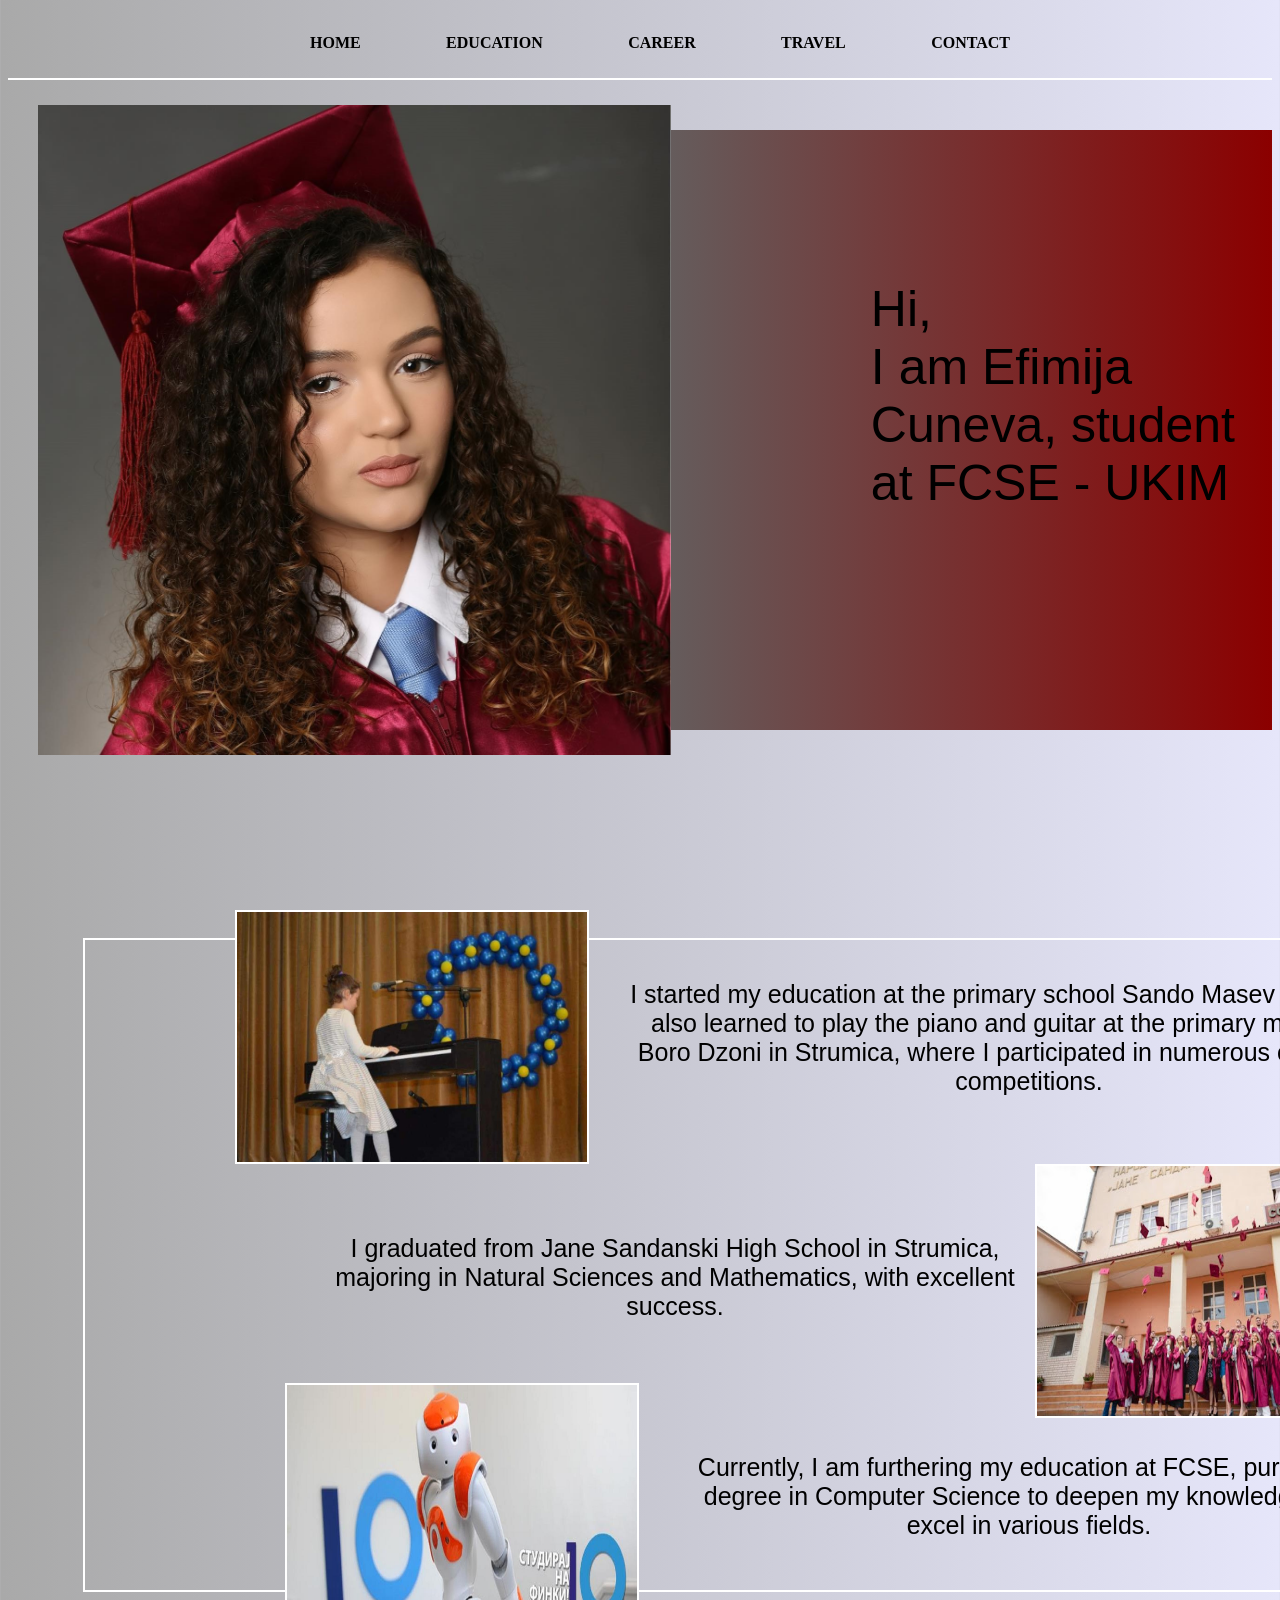
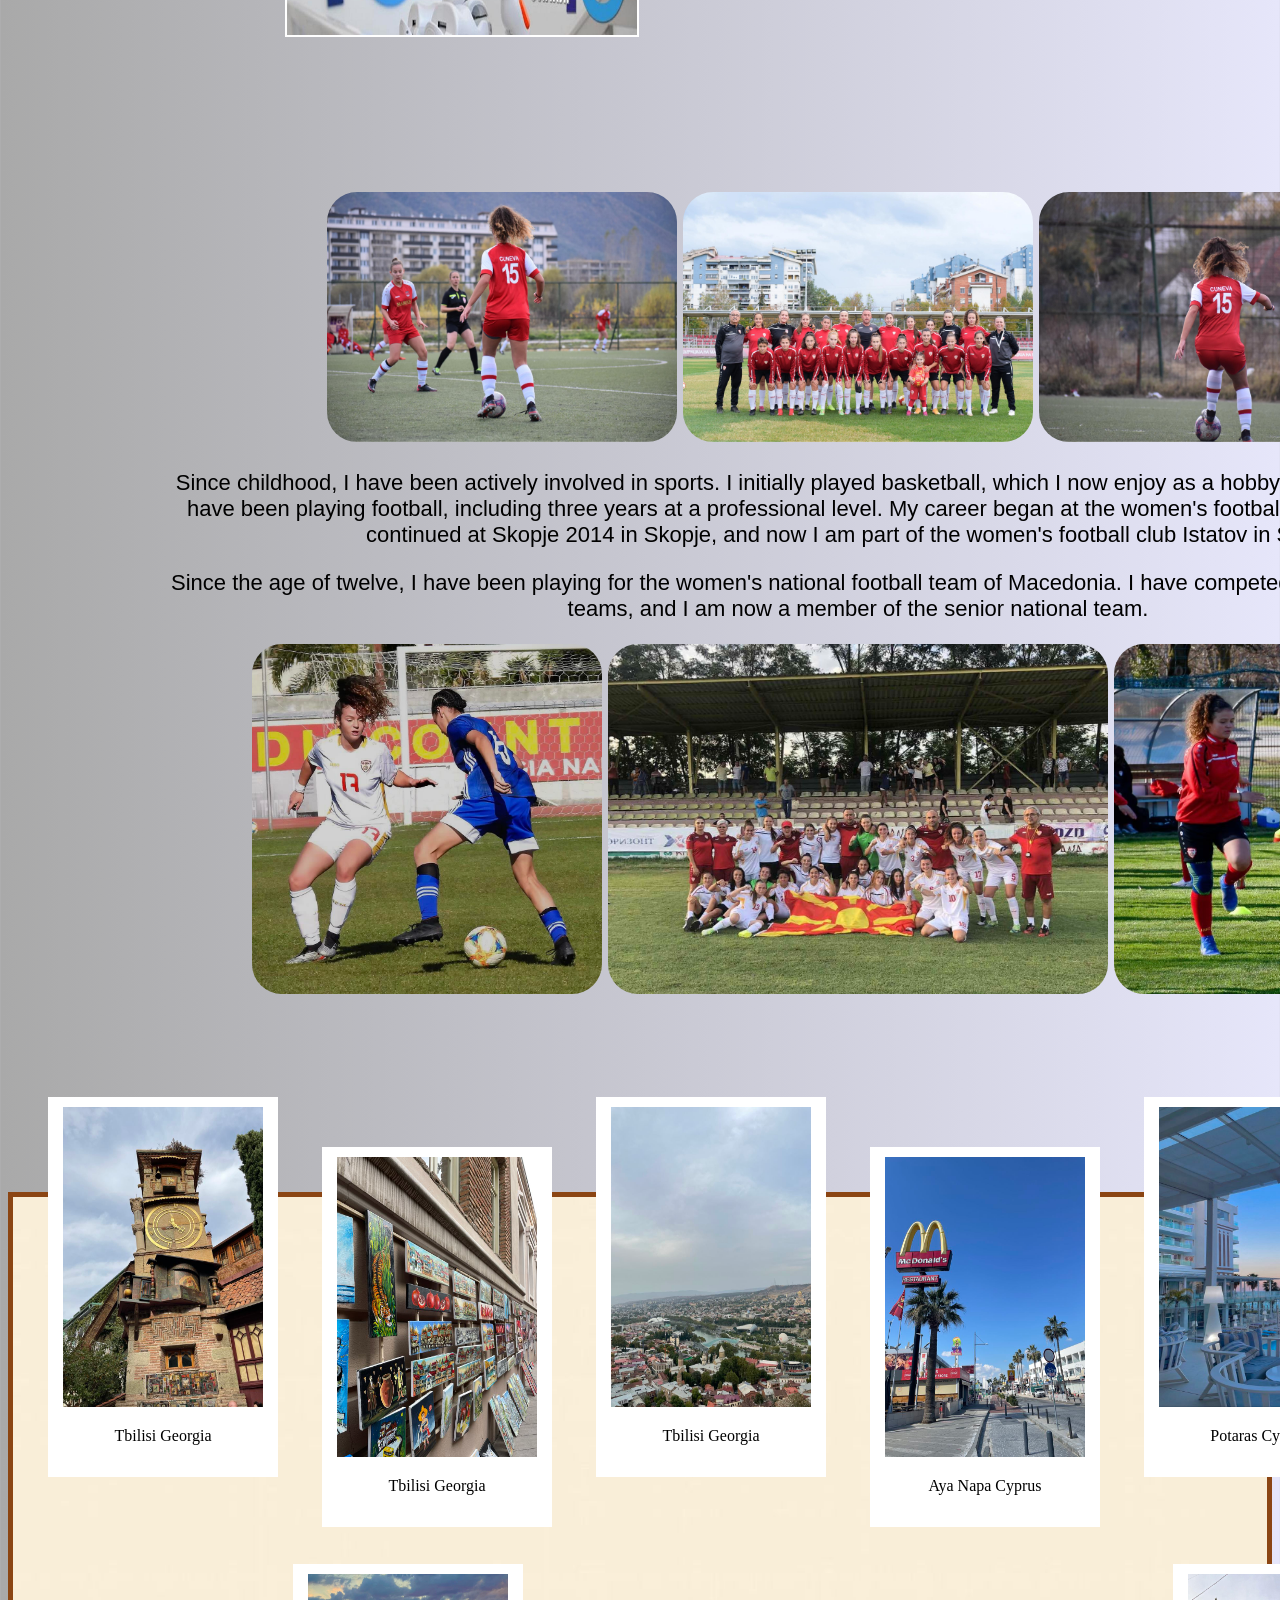
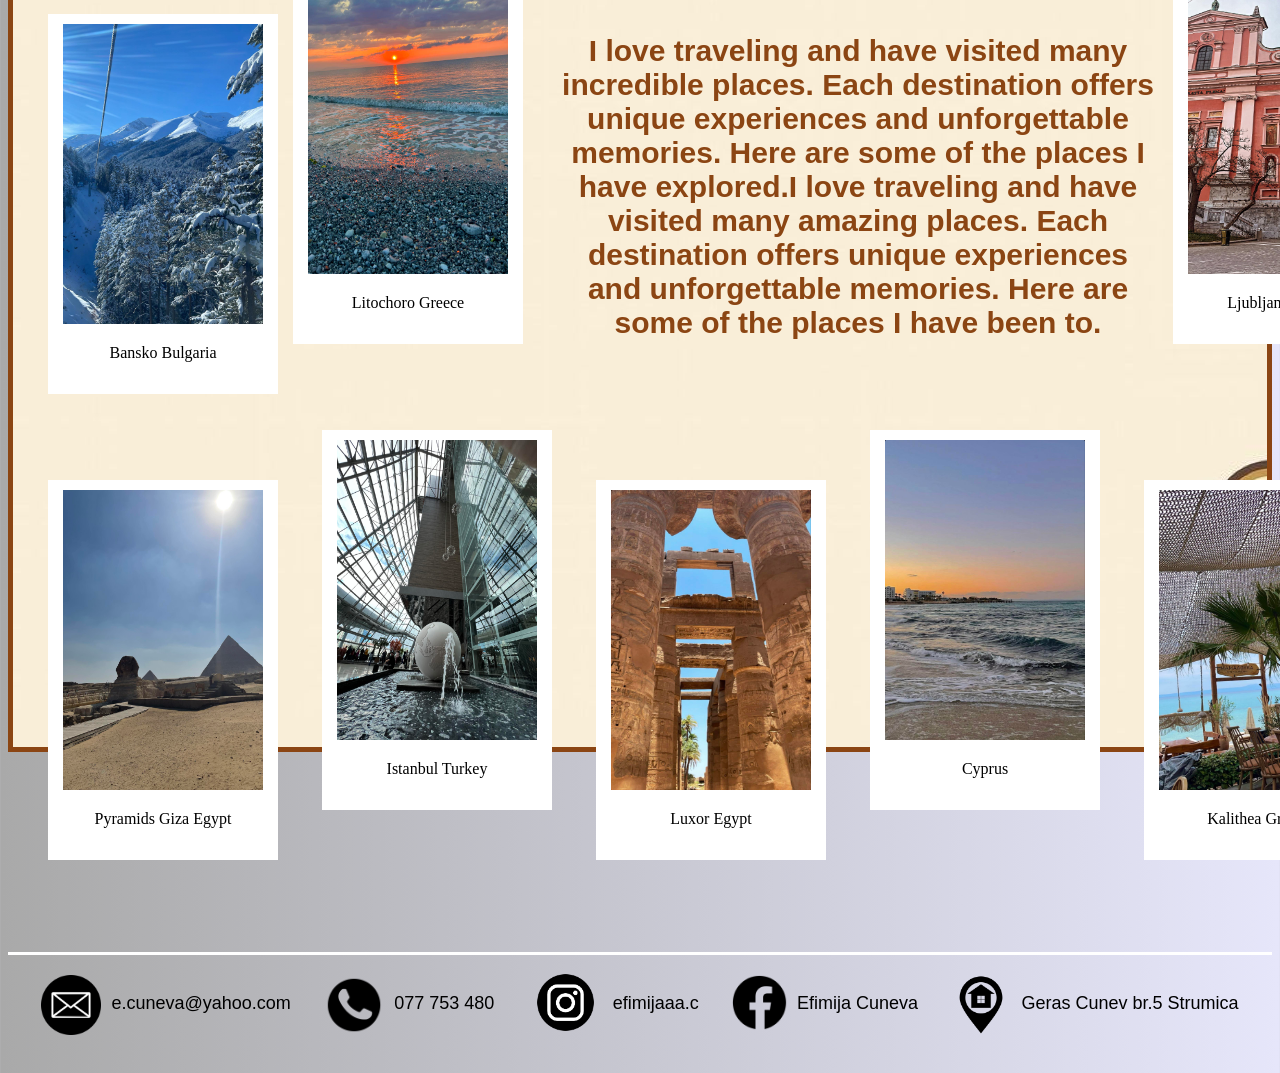
==== index.html @ 8de9bd0a "Initial commit" ====
<!DOCTYPE html>
<html lang="en">
<head>
    <meta charset="UTF-8">
    <title>Title</title>
    <link rel="stylesheet" href="style.css">
</head>
<body>
<div id="menu">
    <ul>
        <li><a href="html.html">Home</a></li>
        <li><a href="#edc">Education</a></li>
        <li><a href="#kariera">Career</a></li>
        <li><a href="#tr">Travel</a></li>
        <li><a href="#contact">Contact</a></li>
    </ul>
</div>

<div id="main">
    <img src="sliki/slika6n.jpg" id="s1">
    <p id="t1">Hi, <br>I am Efimija Cuneva, student at FCSE - UKIM</p>
</div>
<a href="https://www.youtube.com/watch?v=7pHPn8yEZ-U&t=32s"><img src="sliki/podcast.jpg" width="200px" height="120px" id="pod"> </a>

<div id="edc">
    <div class="osn">
        <img src="sliki/pp.jpg">
        <p>I started my education at the primary school Sando Masev in Strumica. I also learned to play the piano and guitar at the primary music school Boro Dzoni in Strumica, where I participated in numerous concerts and competitions.</p>
    </div>
    <div class="gimnazija">
        <p>I graduated from Jane Sandanski High School in Strumica, majoring in Natural Sciences and Mathematics, with excellent success.</p>
        <img src="sliki/janesandanski.jpg">
    </div>
    <div class="finki">
        <img src="sliki/finki.jpg">
        <p>Currently, I am furthering my education at FCSE, pursuing a degree in Computer Science to deepen my knowledge and excel in various fields.</p>
    </div>
</div>



<div id="kariera">
    <div>
        <img src="sliki/j1.jpg" width="350px" height="250px">
        <img src="sliki/grupna1.jpg" width="350px" height="250px">
        <img src="sliki/j.jpg"width="350px" height="250px">
        <p>Since childhood, I have been actively involved in sports. I initially played basketball, which I now enjoy as a hobby. For the past eight years, I have been playing football, including three years at a professional level. My career began at the women's football club Tiverija in Strumica, continued at Skopje 2014 in Skopje, and now I am part of the women's football club Istatov in Skopje.</p>
        <p>Since the age of twelve, I have been playing for the women's national football team of Macedonia. I have competed in the U15, U17, and U19 teams, and I am now a member of the senior national team.</p>
    </div>
    <div>
        <img src="sliki/j3.jpg" width="350px" height="350px">
        <img src="sliki/grupna.jpg" width="500px" height="350px">
        <img src="sliki/j4.jpg"width="350px" height="350px">
    </div>

</div>



<div id="tr">
    <div class="cel">
        <div class="sl">
            <img src="sliki/1.jpg" width="200px" height="300px">
            <p>Tbilisi Georgia</p>
        </div>
        <div class="sl" id="mid">
            <img src="sliki/2.jpg" width="200px" height="300px">
            <p>Tbilisi Georgia</p>
        </div>
        <div class="sl">
            <img src="sliki/3.jpg" width="200px" height="300px">
            <p>Tbilisi Georgia</p>
        </div>
        <div class="sl" id="m1">
            <img src="sliki/5.jpg" width="200px" height="300px">
            <p>Aya Napa Cyprus</p>
        </div>

        <div class="sl">
            <img src="sliki/7.jpg" width="200px" height="300px">
            <p>Potaras Cyprus</p>
        </div>

        <div class="sl" id="m2">
            <img src="sliki/8.jpg" width="200px" height="300px">
            <p>Olympos mountain</p>
        </div>

        <div class="sl" id="m5">
            <img src="sliki/9.jpg" width="200px" height="300px">
            <p>Bansko Bulgaria</p>
        </div>
        <div class="sl">
            <img src="sliki/p2.jpg" width="200px" height="300px">
            <p>Litochoro Greece</p>
        </div>
        <h2>
            I love traveling and have visited many incredible places. Each destination offers unique experiences and unforgettable memories. Here are some of the places I have explored.I love traveling and have visited many amazing places. Each destination offers unique experiences and unforgettable memories. Here are some of the places I have been to.</h2>
        <div class="sl">
            <img src="sliki/10.jpg" width="200px" height="300px">
            <p>Ljubljana Slovenia</p>
        </div>
        <div class="sl" id="m3">
            <img src="sliki/11.jpg" width="200px" height="300px">
            <p>Egypt Africa</p>
        </div>
        <div class="sl" id="m6">
            <img src="sliki/12.jpg" width="200px" height="300px">
            <p>Pyramids Giza Egypt</p>
        </div>
        <div class="sl">
            <img src="sliki/13.jpg" width="200px" height="300px">
            <p>Istanbul Turkey</p>
        </div>
        <div class="sl" id="m4">
            <img src="sliki/14.jpg" width="200px" height="300px">
            <p>Luxor Egypt</p>
        </div>
        <div class="sl">
            <img src="sliki/15.jpg" width="200px" height="300px">
            <p>Cyprus</p>
        </div>
        <div class="sl" id="m7">
            <img src="sliki/16.jpg" width="200px" height="300px">
            <p>Kalithea Greece</p>
        </div>
        <div class="sl">
            <img src="sliki/17.jpg" width="200px" height="300px">
            <p>Zagreb Croatia</p>
        </div>

    </div>
</div>

<div id="contact">
    <div>
        <img src="sliki/email-icon--clipart-best-22.png" width="60px" height="60px">
        <p>e.cuneva@yahoo.com</p>
    </div>
    <div>
        <img src="sliki/phone-circle.png" width="60px" height="60px" >
        <p>077 753 480</p>
    </div>
    <div>
        <a href="https://www.instagram.com/efimijaaa.c/" target="_blank"><img src="sliki/instagram-logo-instagram-logo-transparent-instagram-icon-transparent-free-free-png.webp" width="75px" height="75px" id="ins">  </a>
        <p>efimijaaa.c</p>
    </div>
    <div>
        <a href="https://www.facebook.com/efimija.cuneva" target="_blank"><img src="sliki/facebooklogo.png" width="55px" height="55px" > </a>
        <p>Efimija Cuneva</p>
    </div>
    <div>
        <img src="sliki/homeadress.png" width="60px" height="60px">
        <p>Geras Cunev br.5 Strumica</p>
    </div>
</div>


</body>
</html>
---- style.css ----
body{
    background: linear-gradient(to right, #a9a9a9, #e6e6fa);
}
#menu{
    position: static;
    height: 70px;
    text-transform: uppercase;
    font-weight: bold;
    display: flex;
    justify-content: center;
    border-bottom: 2px solid white;
}
#menu ul{
    list-style: none;
    display: flex;
    justify-content: space-between;
    width: 700px;

    padding-top: 10px;
}
#menu ul li a{
   text-decoration: none;
    color: black;
}
#menu ul li:hover{
    color: darkred;
}


#main #s1{
    height: 650px;
    width: 650px;
    margin-top: 5px;
}
#main{
    width: auto ;
    height: 650px;
    display: flex;
    margin-top: 20px;
    margin-left: 30px;
}

#main #t1{
    width: 780px;
    height: 450px;
    padding-top: 150px;
    padding-left: 200px;
    background: linear-gradient(to right, #655c5c, #8b0000);
    font-size: 50px;
    font-family: sans-serif;
    margin-top: 30px;
}

#pod{
    margin-left: 1400px;
    margin-top: -700px;
    border: solid white 3px;
}


#tr{
    height: 1150px;
    background: url("sliki/travele.jpg") ;
    width: auto;
    border: 5px solid saddlebrown;
}
.cel{
    display: flex;
    flex-wrap: wrap;
    justify-content: space-between;
    width: 1600px;
    height: 1400px;
    padding-left: 35px;

}
.sl{
    width: 230px;
    height: 350px;
    background-color: white;
    text-align: center;
    padding-top: 10px;
    padding-bottom: 20px;
    margin-top: -100px;
}

#mid, #m1, #m2, #m3, #m4, #m5, #m6, #m7{
    margin-top: -50px;
}

#tr h2{
    width: 600px;
    height: 200px;
    font-family: sans-serif;
    text-align: center;
    color: saddlebrown;
    font-size: 30px;
    padding-left: 20px;
    margin-top: -30px;
}




#edc{
    width: 1500px;
    height: 600px;
    text-align: center;
    padding-top: 50px;
    border: solid white 2px;
    margin-bottom: 200px;
    margin-top: 170px;
    margin-left: 75px;
    font-family: sans-serif;
}
.osn img{
    width: 350px;
    height: 250px;
    margin-top: -80px;
    margin-left: 100px;
    border: solid white 2px;
}
.osn{
    display: flex;
    width: 1400px;
    margin-left: 50px;
    border-radius: 100px;
}
.osn p{
    font-size: 25px;
    width: 800px;
    margin-left: 40px;
    margin-top: -10px;
}

.gimnazija img{
    width: 350px;
    height: 250px;
    padding-top: -40px;
    border: solid white 2px;
    margin-left: 10px;
}
.gimnazija{
    display: flex;
    width: 1400px;
    margin-left: 200px;
    border-radius: 100px;

}
.gimnazija p{
    font-size: 25px;
    margin-top: 70px;
    width: 700px;
    margin-left: 40px;
}

.finki img{
    width: 350px;
    height: 250px;
    border: solid white 2px;
}
.finki{
    display: flex;
    width: 1200px;
    margin-left: 200px;
    border-radius: 100px;
    margin-top: -35px;

}
.finki p{
    font-size: 25px;
    margin-top: 70px;
    width: 700px;
    margin-left: 40px;
}

#contact div{
    display: flex;
    font-size: 18px;
    font-weight: inherit;
    font-family: sans-serif;
}
#contact div img{
    padding-right: 10px;
}
#contact{
    display: flex;
    margin-top: 200px;
    border-top: 3px solid white;
    justify-content: space-evenly;
    padding-top: 20px;
    height: 90px;
}
#ins{
    margin-top: -10px;
}
#kariera{
    margin-bottom: 300px;
    height: 700px;
    margin-left: 150px;
    width: 1400px;
    font-size: 22px;
    font-family: sans-serif;
    text-align: center;
}
#kariera img{
    border-radius: 30px;
}
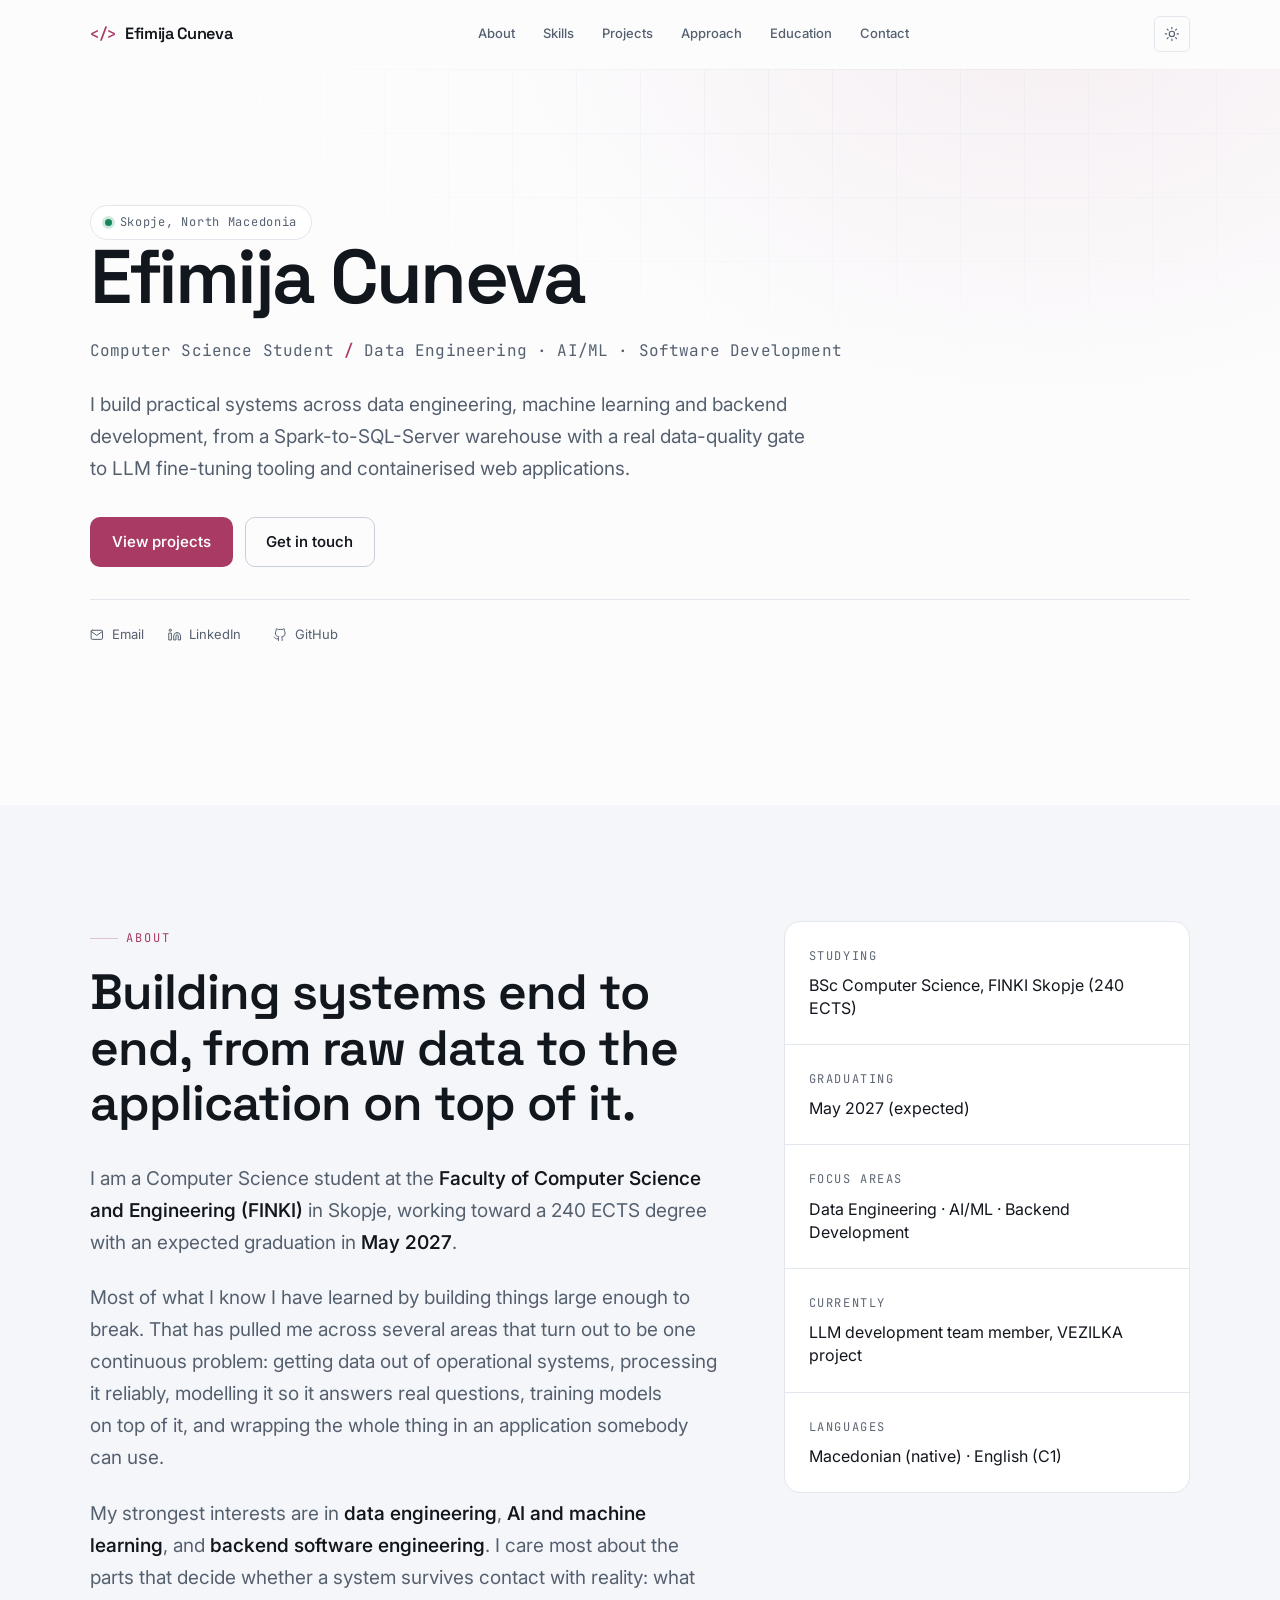
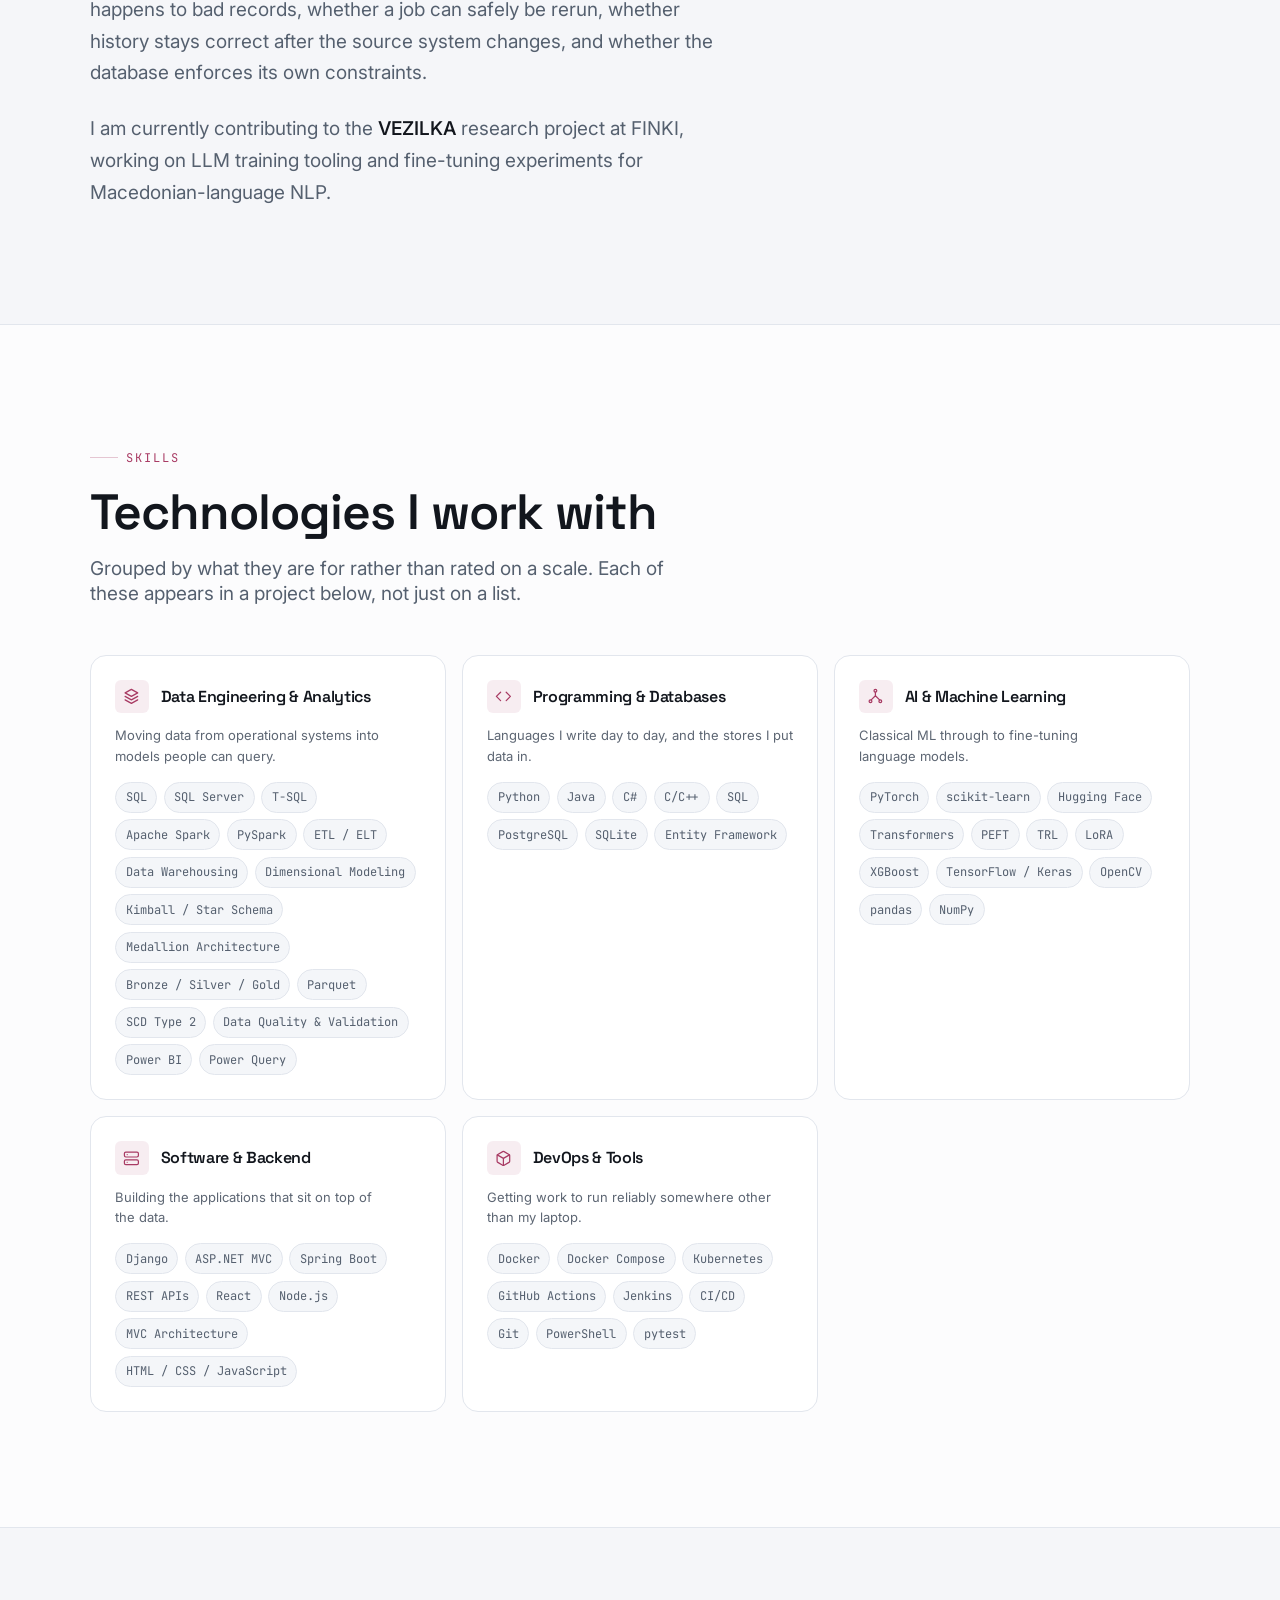
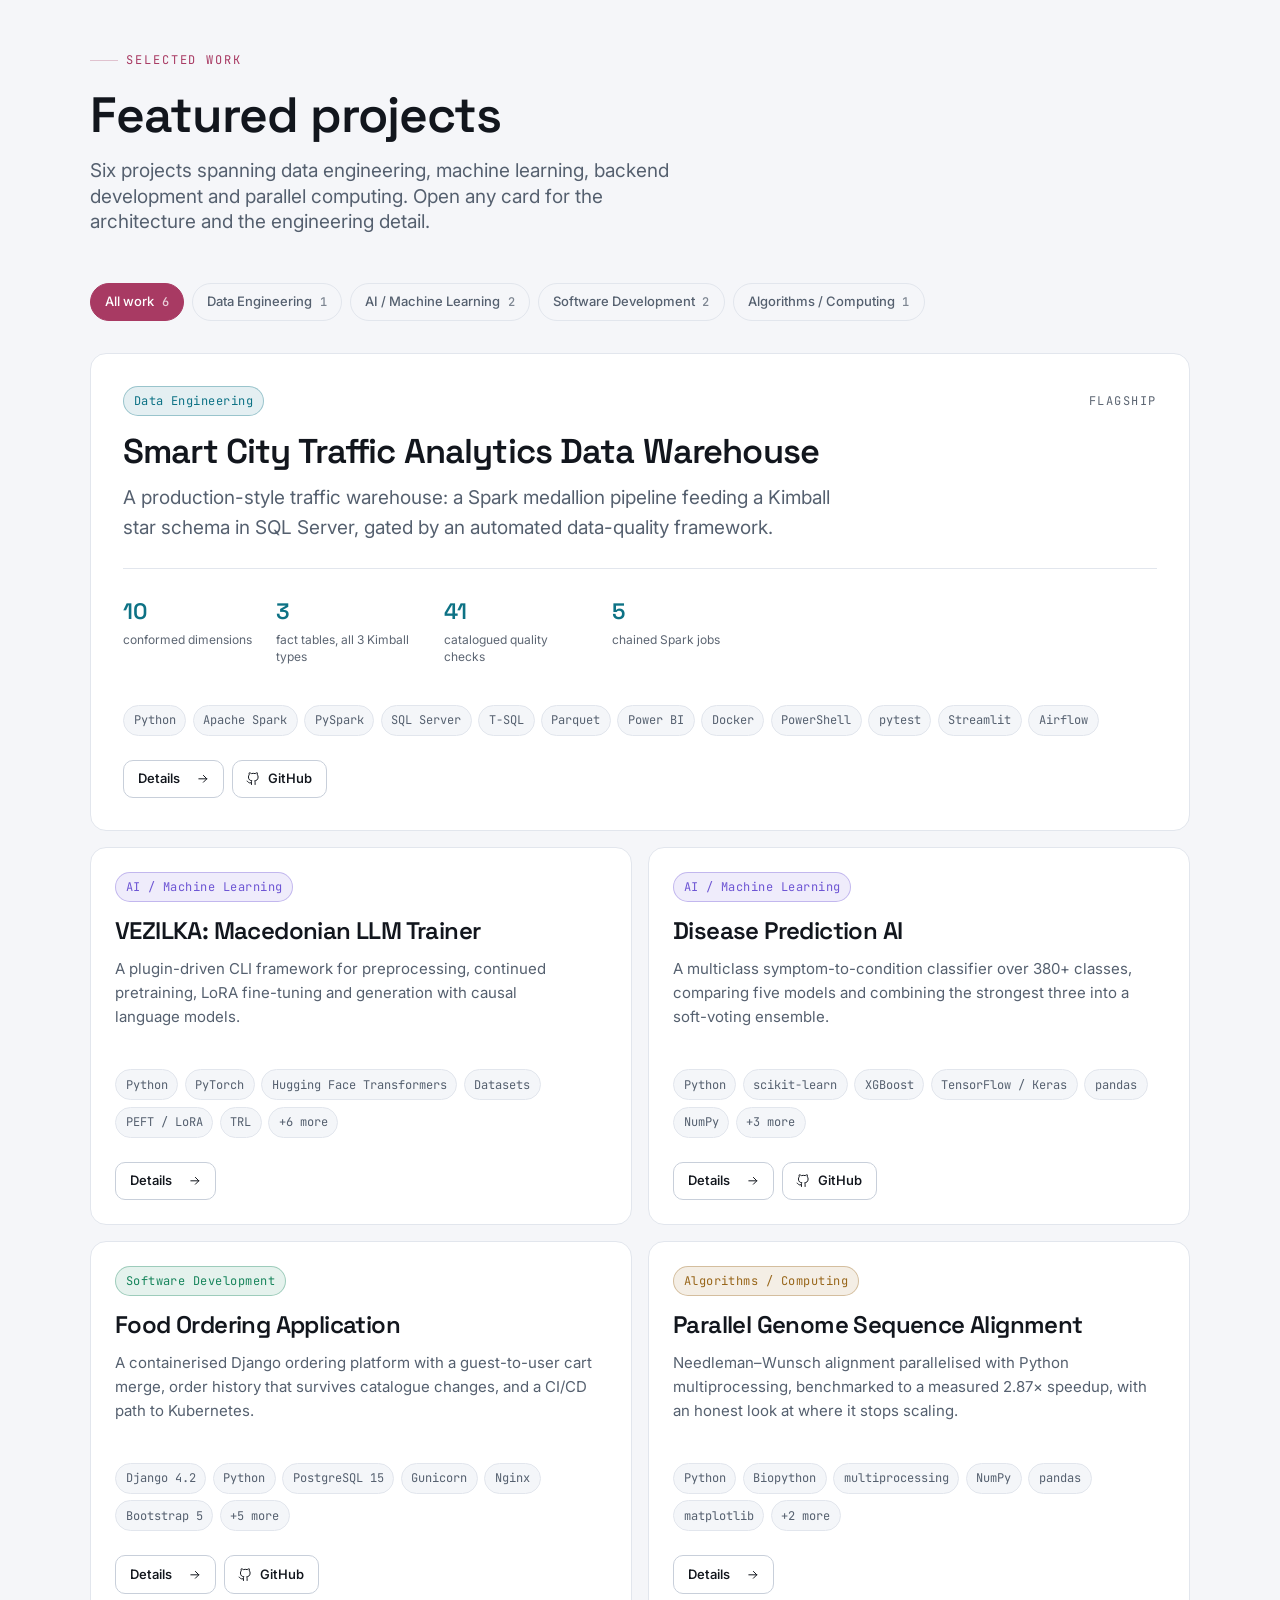
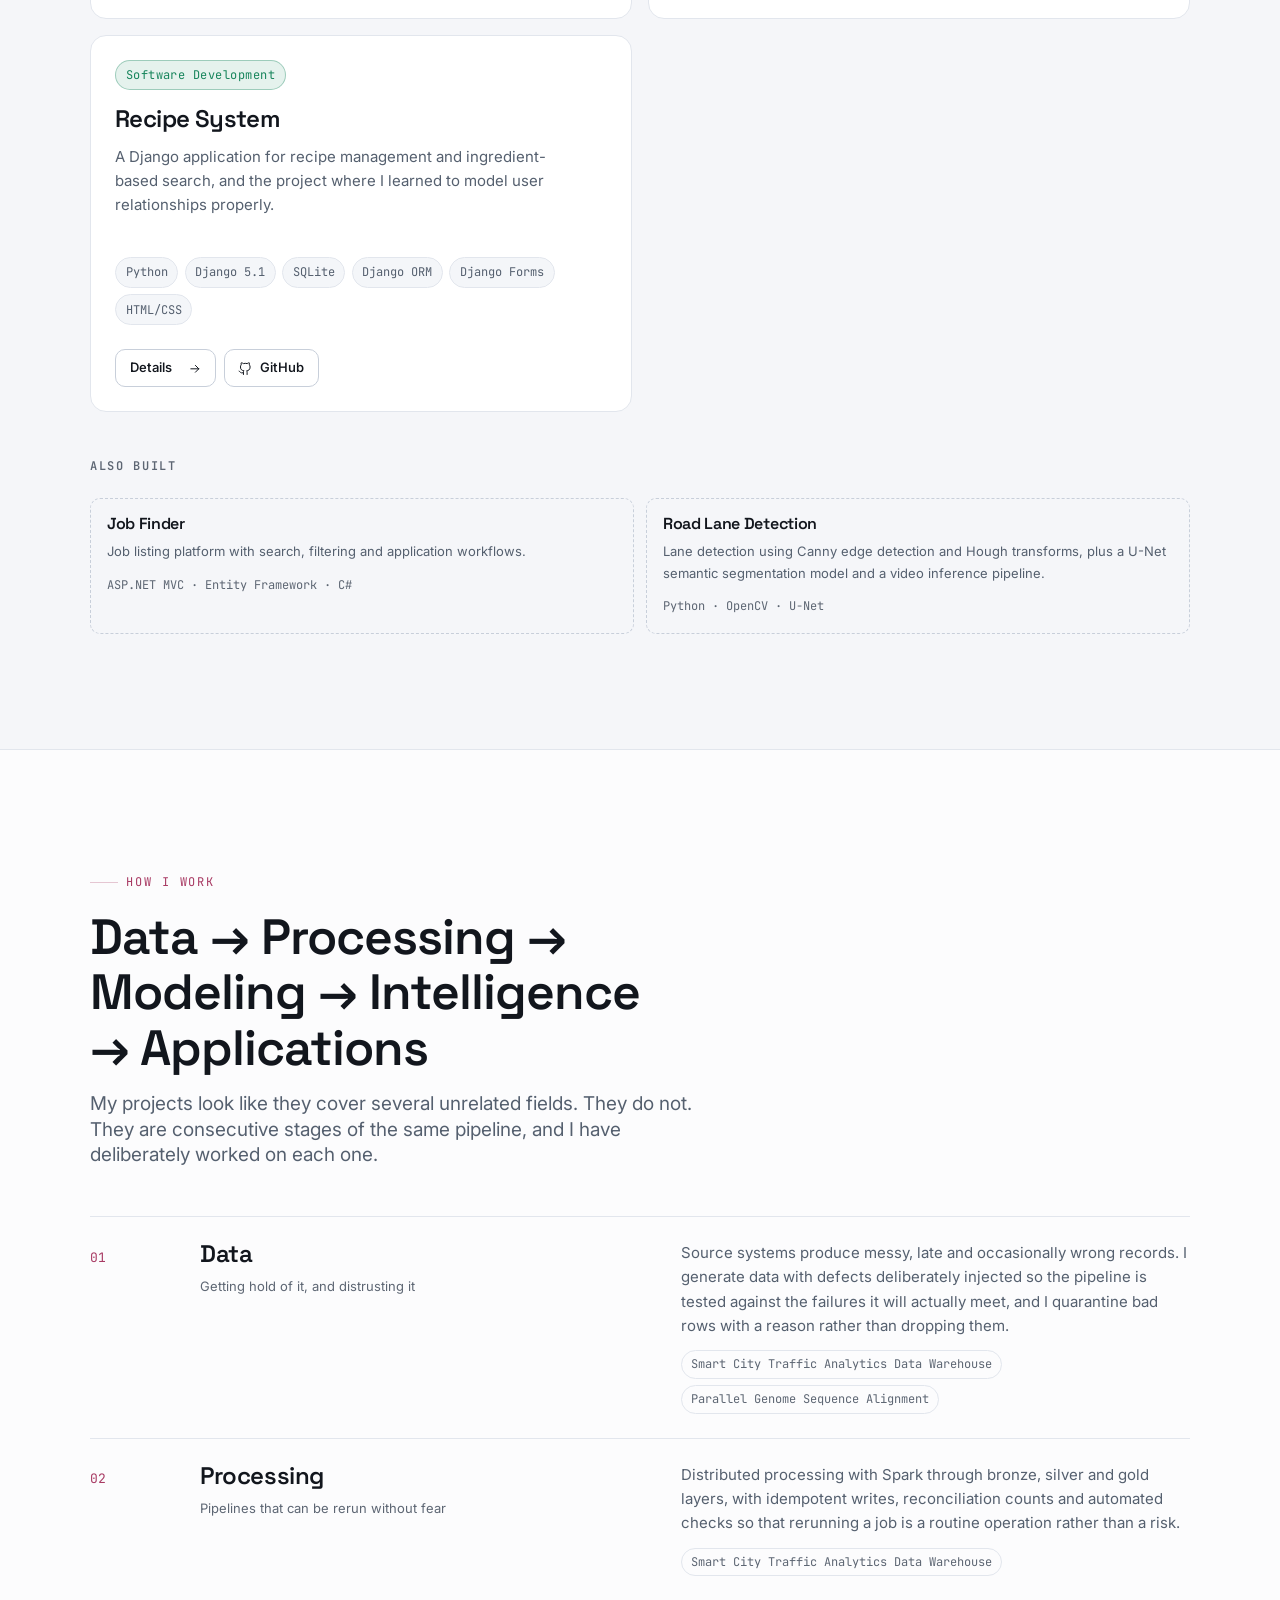
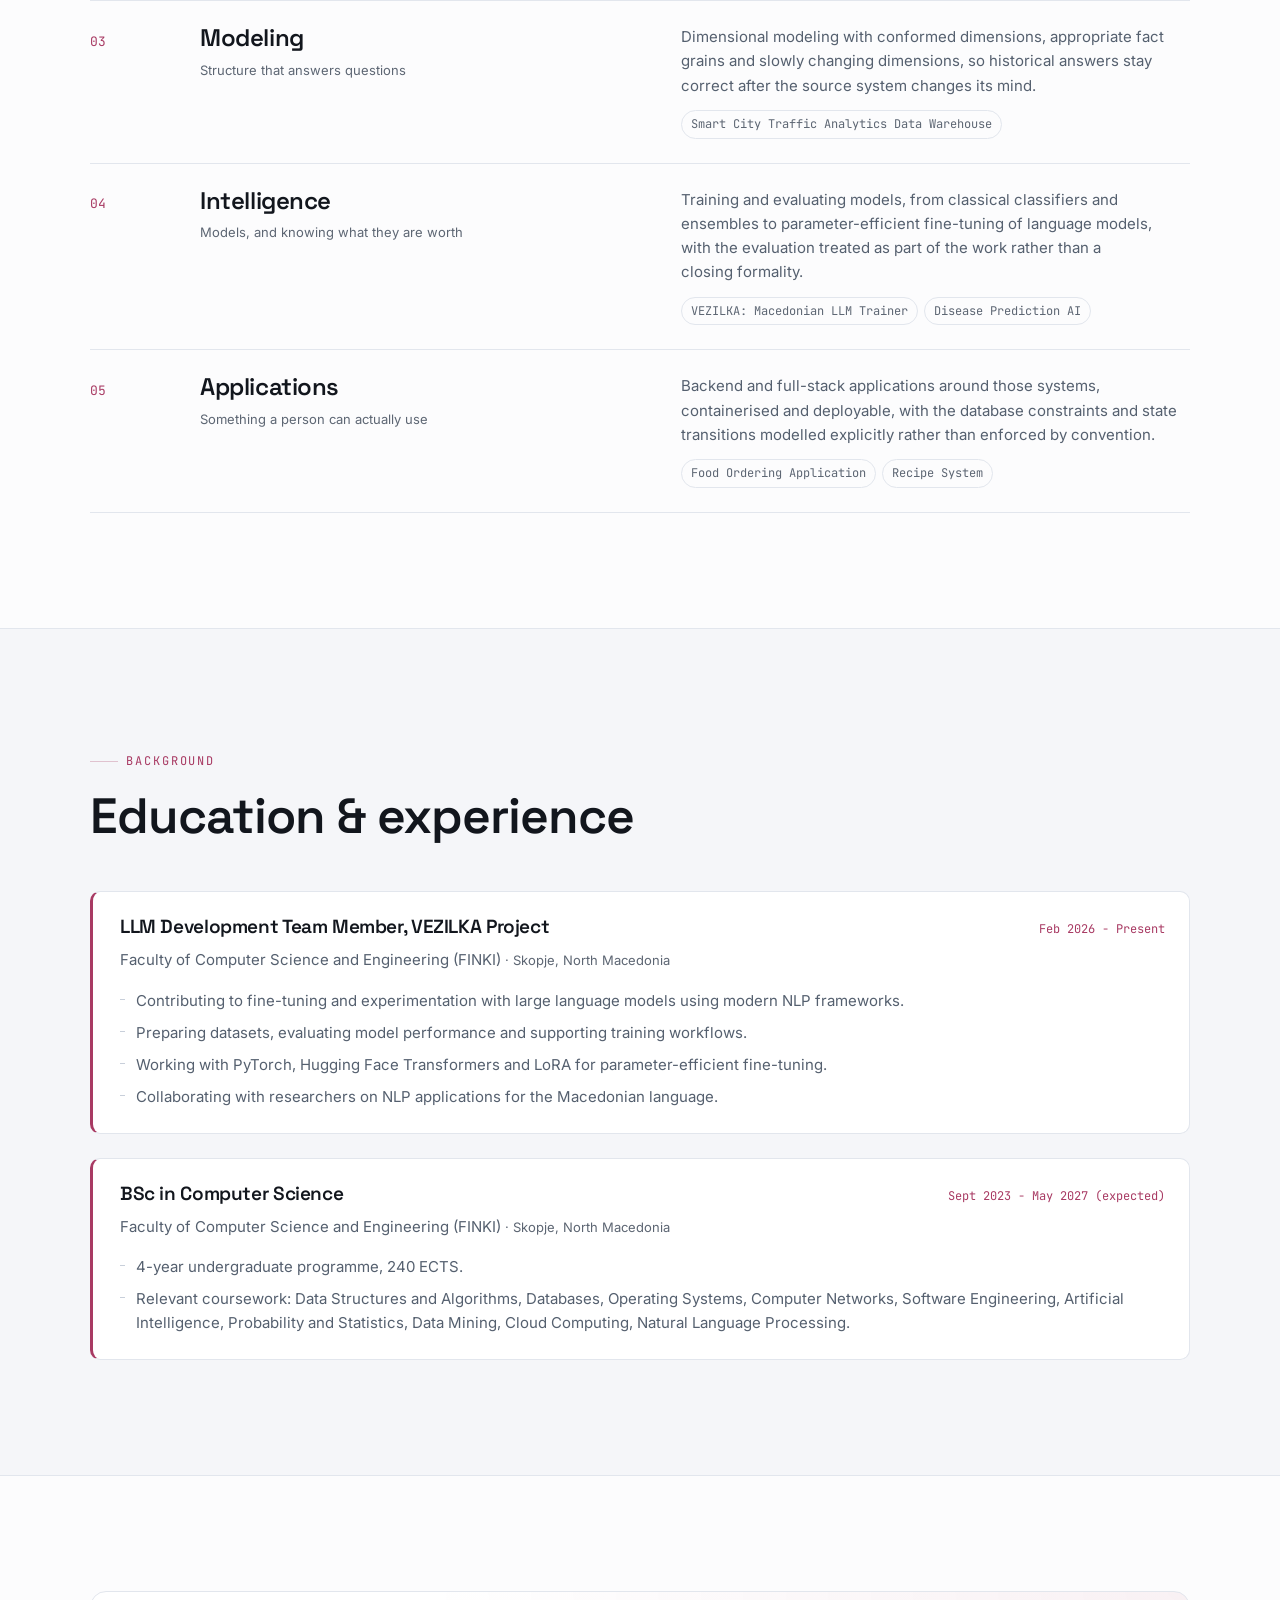
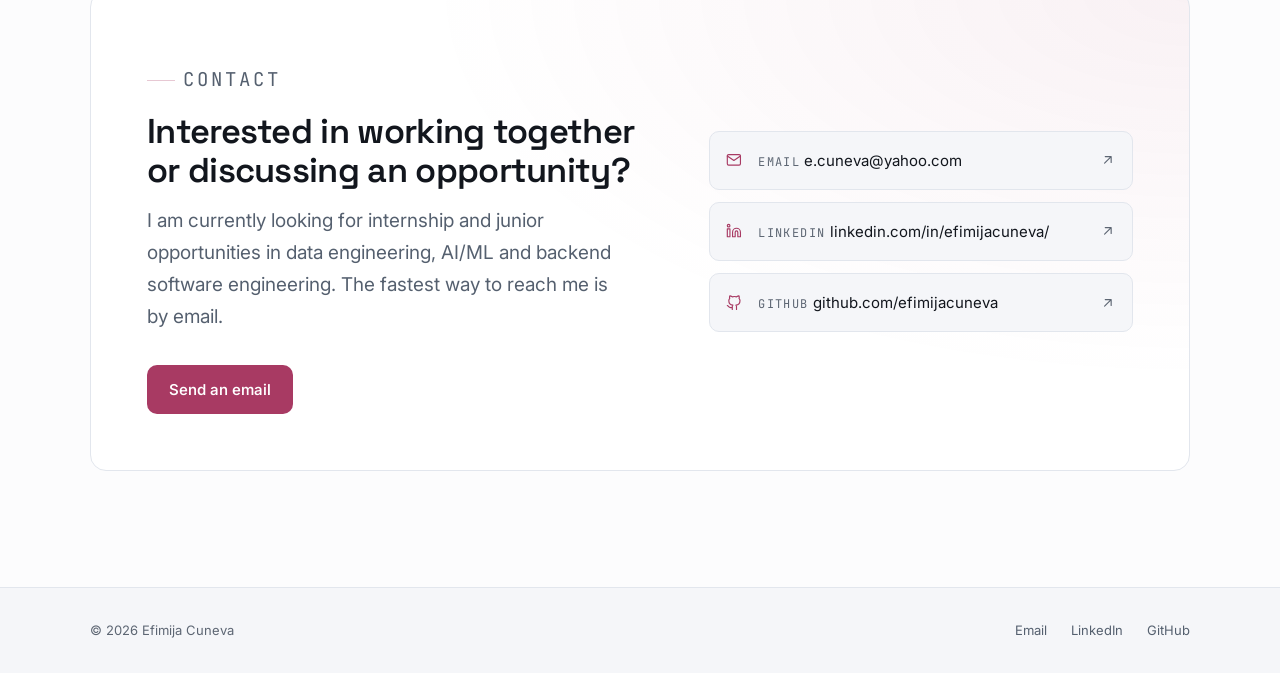
==== commit 089ecbb1: "Personal portfolio site" ====
--- a/index.html
+++ b/index.html
@@ -1,160 +1,251 @@
-<!DOCTYPE html>
-<html lang="en">
+<!doctype html>
+<html lang="en" data-theme="dark">
 <head>
-    <meta charset="UTF-8">
-    <title>Title</title>
-    <link rel="stylesheet" href="style.css">
+<meta charset="utf-8">
+<meta name="viewport" content="width=device-width, initial-scale=1">
+
+<title>Efimija Cuneva | Data Engineering, AI &amp; Software Development</title>
+<meta name="description" content="Computer Science student at FINKI Skopje building projects across data engineering, machine learning and backend development, including a Spark-to-SQL-Server traffic data warehouse and LLM fine-tuning tooling.">
+<meta name="author" content="Efimija Cuneva">
+<meta name="theme-color" content="#0a0c10">
+
+<!-- Open Graph: update the URL once the site is deployed. -->
+<meta property="og:type" content="website">
+<meta property="og:title" content="Efimija Cuneva | Data Engineering, AI &amp; Software Development">
+<meta property="og:description" content="Computer Science student building practical systems across data engineering, machine learning and software development.">
+
+<link rel="icon" href="assets/favicon.svg" type="image/svg+xml">
+
+<link rel="preconnect" href="https://fonts.googleapis.com">
+<link rel="preconnect" href="https://fonts.gstatic.com" crossorigin>
+<link href="https://fonts.googleapis.com/css2?family=Inter:wght@400;500;600&family=JetBrains+Mono:wght@400;500&family=Space+Grotesk:wght@500;600;700&display=swap" rel="stylesheet">
+
+<link rel="stylesheet" href="css/tokens.css">
+<link rel="stylesheet" href="css/base.css">
+<link rel="stylesheet" href="css/components.css">
+
+<script>
+  /* Apply the saved theme before first paint so there is no flash of the
+     wrong palette. Falls back to the operating system preference. */
+  (function () {
+    /* Enables the scroll-reveal hidden state. Without JS the class is never
+       added, so all content stays visible. */
+    document.documentElement.classList.add('js');
+    try {
+      var saved = localStorage.getItem('ec-theme');
+      var prefersLight = window.matchMedia('(prefers-color-scheme: light)').matches;
+      document.documentElement.dataset.theme = saved || (prefersLight ? 'light' : 'dark');
+    } catch (e) {
+      document.documentElement.dataset.theme = 'dark';
+    }
+  })();
+</script>
 </head>
+
 <body>
-<div id="menu">
-    <ul>
-        <li><a href="html.html">Home</a></li>
-        <li><a href="#edc">Education</a></li>
-        <li><a href="#kariera">Career</a></li>
-        <li><a href="#tr">Travel</a></li>
-        <li><a href="#contact">Contact</a></li>
-    </ul>
-</div>
-
-<div id="main">
-    <img src="sliki/slika6n.jpg" id="s1">
-    <p id="t1">Hi, <br>I am Efimija Cuneva, student at FCSE - UKIM</p>
-</div>
-<a href="https://www.youtube.com/watch?v=7pHPn8yEZ-U&t=32s"><img src="sliki/podcast.jpg" width="200px" height="120px" id="pod"> </a>
-
-<div id="edc">
-    <div class="osn">
-        <img src="sliki/pp.jpg">
-        <p>I started my education at the primary school Sando Masev in Strumica. I also learned to play the piano and guitar at the primary music school Boro Dzoni in Strumica, where I participated in numerous concerts and competitions.</p>
-    </div>
-    <div class="gimnazija">
-        <p>I graduated from Jane Sandanski High School in Strumica, majoring in Natural Sciences and Mathematics, with excellent success.</p>
-        <img src="sliki/janesandanski.jpg">
-    </div>
-    <div class="finki">
-        <img src="sliki/finki.jpg">
-        <p>Currently, I am furthering my education at FCSE, pursuing a degree in Computer Science to deepen my knowledge and excel in various fields.</p>
-    </div>
-</div>
-
-
-
-<div id="kariera">
-    <div>
-        <img src="sliki/j1.jpg" width="350px" height="250px">
-        <img src="sliki/grupna1.jpg" width="350px" height="250px">
-        <img src="sliki/j.jpg"width="350px" height="250px">
-        <p>Since childhood, I have been actively involved in sports. I initially played basketball, which I now enjoy as a hobby. For the past eight years, I have been playing football, including three years at a professional level. My career began at the women's football club Tiverija in Strumica, continued at Skopje 2014 in Skopje, and now I am part of the women's football club Istatov in Skopje.</p>
-        <p>Since the age of twelve, I have been playing for the women's national football team of Macedonia. I have competed in the U15, U17, and U19 teams, and I am now a member of the senior national team.</p>
-    </div>
-    <div>
-        <img src="sliki/j3.jpg" width="350px" height="350px">
-        <img src="sliki/grupna.jpg" width="500px" height="350px">
-        <img src="sliki/j4.jpg"width="350px" height="350px">
-    </div>
-
-</div>
-
-
-
-<div id="tr">
-    <div class="cel">
-        <div class="sl">
-            <img src="sliki/1.jpg" width="200px" height="300px">
-            <p>Tbilisi Georgia</p>
-        </div>
-        <div class="sl" id="mid">
-            <img src="sliki/2.jpg" width="200px" height="300px">
-            <p>Tbilisi Georgia</p>
-        </div>
-        <div class="sl">
-            <img src="sliki/3.jpg" width="200px" height="300px">
-            <p>Tbilisi Georgia</p>
-        </div>
-        <div class="sl" id="m1">
-            <img src="sliki/5.jpg" width="200px" height="300px">
-            <p>Aya Napa Cyprus</p>
-        </div>
-
-        <div class="sl">
-            <img src="sliki/7.jpg" width="200px" height="300px">
-            <p>Potaras Cyprus</p>
-        </div>
-
-        <div class="sl" id="m2">
-            <img src="sliki/8.jpg" width="200px" height="300px">
-            <p>Olympos mountain</p>
-        </div>
-
-        <div class="sl" id="m5">
-            <img src="sliki/9.jpg" width="200px" height="300px">
-            <p>Bansko Bulgaria</p>
-        </div>
-        <div class="sl">
-            <img src="sliki/p2.jpg" width="200px" height="300px">
-            <p>Litochoro Greece</p>
-        </div>
-        <h2>
-            I love traveling and have visited many incredible places. Each destination offers unique experiences and unforgettable memories. Here are some of the places I have explored.I love traveling and have visited many amazing places. Each destination offers unique experiences and unforgettable memories. Here are some of the places I have been to.</h2>
-        <div class="sl">
-            <img src="sliki/10.jpg" width="200px" height="300px">
-            <p>Ljubljana Slovenia</p>
-        </div>
-        <div class="sl" id="m3">
-            <img src="sliki/11.jpg" width="200px" height="300px">
-            <p>Egypt Africa</p>
-        </div>
-        <div class="sl" id="m6">
-            <img src="sliki/12.jpg" width="200px" height="300px">
-            <p>Pyramids Giza Egypt</p>
-        </div>
-        <div class="sl">
-            <img src="sliki/13.jpg" width="200px" height="300px">
-            <p>Istanbul Turkey</p>
-        </div>
-        <div class="sl" id="m4">
-            <img src="sliki/14.jpg" width="200px" height="300px">
-            <p>Luxor Egypt</p>
-        </div>
-        <div class="sl">
-            <img src="sliki/15.jpg" width="200px" height="300px">
-            <p>Cyprus</p>
-        </div>
-        <div class="sl" id="m7">
-            <img src="sliki/16.jpg" width="200px" height="300px">
-            <p>Kalithea Greece</p>
-        </div>
-        <div class="sl">
-            <img src="sliki/17.jpg" width="200px" height="300px">
-            <p>Zagreb Croatia</p>
-        </div>
-
-    </div>
-</div>
-
-<div id="contact">
-    <div>
-        <img src="sliki/email-icon--clipart-best-22.png" width="60px" height="60px">
-        <p>e.cuneva@yahoo.com</p>
-    </div>
-    <div>
-        <img src="sliki/phone-circle.png" width="60px" height="60px" >
-        <p>077 753 480</p>
-    </div>
-    <div>
-        <a href="https://www.instagram.com/efimijaaa.c/" target="_blank"><img src="sliki/instagram-logo-instagram-logo-transparent-instagram-icon-transparent-free-free-png.webp" width="75px" height="75px" id="ins">  </a>
-        <p>efimijaaa.c</p>
-    </div>
-    <div>
-        <a href="https://www.facebook.com/efimija.cuneva" target="_blank"><img src="sliki/facebooklogo.png" width="55px" height="55px" > </a>
-        <p>Efimija Cuneva</p>
-    </div>
-    <div>
-        <img src="sliki/homeadress.png" width="60px" height="60px">
-        <p>Geras Cunev br.5 Strumica</p>
-    </div>
-</div>
-
-
+<a class="skip-link" href="#main">Skip to content</a>
+
+<header class="site-header" id="site-header">
+  <div class="shell header-inner">
+    <a class="brand" href="#top">
+      <span class="brand__mark" aria-hidden="true">&lt;/&gt;</span>
+      <span id="brand-name">Efimija Cuneva</span>
+    </a>
+
+    <nav class="nav" id="primary-nav" aria-label="Primary"></nav>
+
+    <div class="header-actions">
+      <button type="button" class="icon-btn" id="theme-toggle" aria-label="Switch theme"></button>
+      <button type="button" class="icon-btn nav-toggle" id="nav-toggle"
+              aria-expanded="false" aria-controls="primary-nav" aria-label="Open menu"></button>
+    </div>
+  </div>
+</header>
+
+<main id="main">
+
+  <!-- ============================================================ hero -- -->
+  <section class="hero" id="top">
+    <div class="hero__grid" aria-hidden="true"></div>
+    <div class="shell hero__inner">
+      <div>
+        <p class="hero__status">
+          <span class="hero__dot" aria-hidden="true"></span>
+          <span id="hero-location">Skopje, North Macedonia</span>
+        </p>
+
+        <h1 class="hero__name" id="hero-name">Efimija Cuneva</h1>
+        <p class="hero__role" id="hero-role"></p>
+        <p class="hero__intro" id="hero-intro"></p>
+
+        <div class="hero__actions">
+          <a class="btn btn--primary" href="#projects">View projects</a>
+          <a class="btn btn--ghost" href="#contact">Get in touch</a>
+        </div>
+
+        <nav class="hero__links" id="hero-links" aria-label="Profiles and contact"></nav>
+      </div>
+
+      <!-- Filled in only when site.photo is configured; otherwise stays empty. -->
+      <div class="hero__portrait" id="hero-portrait"></div>
+    </div>
+  </section>
+
+  <!-- =========================================================== about -- -->
+  <section class="section section--alt" id="about">
+    <div class="shell">
+      <div class="about-grid reveal">
+        <div>
+          <p class="eyebrow">About</p>
+          <h2 class="section-title">Building systems end to end, from raw data to the application on top of it.</h2>
+
+          <div class="about-prose" style="margin-top: var(--sp-6)">
+            <p>
+              I am a Computer Science student at the <strong>Faculty of Computer Science and
+              Engineering (FINKI)</strong> in Skopje, working toward a 240 ECTS degree with an
+              expected graduation in <strong>May 2027</strong>.
+            </p>
+            <p>
+              Most of what I know I have learned by building things large enough to break. That has
+              pulled me across several areas that turn out to be one continuous problem: getting data
+              out of operational systems, processing it reliably, modelling it so it answers real
+              questions, training models on top of it, and wrapping the whole thing in an application
+              somebody can use.
+            </p>
+            <p>
+              My strongest interests are in <strong>data engineering</strong>, <strong>AI and machine
+              learning</strong>, and <strong>backend software engineering</strong>. I care most about
+              the parts that decide whether a system survives contact with reality: what happens to
+              bad records, whether a job can safely be rerun, whether history stays correct after the
+              source system changes, and whether the database enforces its own constraints.
+            </p>
+            <p>
+              I am currently contributing to the <strong>VEZILKA</strong> research project at FINKI,
+              working on LLM training tooling and fine-tuning experiments for Macedonian-language NLP.
+            </p>
+          </div>
+        </div>
+
+        <div class="facts">
+          <div class="fact">
+            <div class="fact__label">Studying</div>
+            <div class="fact__value">BSc Computer Science, FINKI Skopje (240 ECTS)</div>
+          </div>
+          <div class="fact">
+            <div class="fact__label">Graduating</div>
+            <div class="fact__value">May 2027 (expected)</div>
+          </div>
+          <div class="fact">
+            <div class="fact__label">Focus areas</div>
+            <div class="fact__value">Data Engineering · AI/ML · Backend Development</div>
+          </div>
+          <div class="fact">
+            <div class="fact__label">Currently</div>
+            <div class="fact__value">LLM development team member, VEZILKA project</div>
+          </div>
+          <div class="fact">
+            <div class="fact__label">Languages</div>
+            <div class="fact__value">Macedonian (native) · English (C1)</div>
+          </div>
+        </div>
+      </div>
+    </div>
+  </section>
+
+  <!-- ========================================================== skills -- -->
+  <section class="section" id="skills">
+    <div class="shell">
+      <div class="section-head reveal">
+        <p class="eyebrow">Skills</p>
+        <h2 class="section-title">Technologies I work with</h2>
+        <p class="section-lede">
+          Grouped by what they are for rather than rated on a scale. Each of these appears
+          in a project below, not just on a list.
+        </p>
+      </div>
+      <div class="skills-grid reveal" id="skills-grid"></div>
+    </div>
+  </section>
+
+  <!-- ======================================================== projects -- -->
+  <section class="section section--alt" id="projects">
+    <div class="shell">
+      <div class="section-head reveal">
+        <p class="eyebrow">Selected work</p>
+        <h2 class="section-title">Featured projects</h2>
+        <p class="section-lede">
+          Six projects spanning data engineering, machine learning, backend development and
+          parallel computing. Open any card for the architecture and the engineering detail.
+        </p>
+      </div>
+
+      <div class="filters reveal" id="project-filters" role="group" aria-label="Filter projects by category"></div>
+
+      <div class="project-grid" id="project-grid"></div>
+
+      <div class="reveal" style="margin-top: var(--sp-7)">
+        <h3 class="dialog__label">Also built</h3>
+        <ul class="mini-list" id="also-built"></ul>
+      </div>
+    </div>
+  </section>
+
+  <!-- ======================================================== approach -- -->
+  <section class="section" id="approach">
+    <div class="shell">
+      <div class="section-head reveal">
+        <p class="eyebrow">How I work</p>
+        <h2 class="section-title">Data → Processing → Modeling → Intelligence → Applications</h2>
+        <p class="section-lede">
+          My projects look like they cover several unrelated fields. They do not. They are
+          consecutive stages of the same pipeline, and I have deliberately worked on each one.
+        </p>
+      </div>
+      <div class="approach-list reveal" id="approach-list"></div>
+    </div>
+  </section>
+
+  <!-- ======================================================= education -- -->
+  <section class="section section--alt" id="education">
+    <div class="shell">
+      <div class="section-head reveal">
+        <p class="eyebrow">Background</p>
+        <h2 class="section-title">Education &amp; experience</h2>
+      </div>
+      <div class="timeline reveal" id="timeline"></div>
+    </div>
+  </section>
+
+  <!-- ========================================================= contact -- -->
+  <section class="section" id="contact">
+    <div class="shell">
+      <div class="contact-panel reveal">
+        <div>
+          <p class="eyebrow">Contact</p>
+          <h2 id="contact-prompt">Interested in working together?</h2>
+          <p id="contact-body"></p>
+          <div class="hero__actions">
+            <a class="btn btn--primary" id="contact-cta" href="#">Send an email</a>
+          </div>
+        </div>
+        <div class="contact-links" id="contact-links"></div>
+      </div>
+    </div>
+  </section>
+
+</main>
+
+<footer class="site-footer">
+  <div class="shell footer-inner">
+    <p>&copy; <span id="footer-year">2026</span> Efimija Cuneva</p>
+    <nav class="footer-links" id="footer-links" aria-label="Footer"></nav>
+  </div>
+</footer>
+
+<!-- Project details. Rendered on open; native <dialog> gives focus trapping,
+     Escape-to-close and inert background for free. -->
+<dialog class="dialog" id="project-dialog" aria-labelledby="project-dialog-title"></dialog>
+
+<script type="module" src="js/main.js"></script>
 </body>
-</html>+</html>
--- a/css/tokens.css
+++ b/css/tokens.css
@@ -0,0 +1,120 @@
+:root {
+  /* colours */
+  --bg:            #0a0c10;
+  --bg-alt:        #0e1117;
+  --surface:       #14181f;
+  --surface-2:     #1a1f28;
+  --surface-hover: #1e242e;
+  --border:        #232a35;
+  --border-strong: #333c4b;
+
+  --text:          #e7eaf0;
+  --text-muted:    #9aa4b4;
+  --text-faint:    #8791a2;
+
+  /* accent */
+  --accent:        #ef94b4;
+  --accent-strong: #f8bcd0;
+  --accent-dim:    rgba(239, 148, 180, 0.13);
+  --accent-line:   rgba(239, 148, 180, 0.34);
+  --on-accent:     #2c0d19;
+  /* soft wash behind hero + contact */
+  --accent-glow:   rgba(239, 148, 180, 0.10);
+
+  /* one colour per project category */
+  --cat-cyan:      #56cfe1;
+  --cat-violet:    #b3a4ff;
+  --cat-green:     #5fd39b;
+  --cat-amber:     #e6b455;
+
+  /* bronze/silver/gold for the warehouse diagram */
+  --tone-bronze:   #d08a5a;
+  --tone-silver:   #b6c2d1;
+  --tone-gold:     #e6c15a;
+
+  --shadow-sm: 0 1px 2px rgba(0, 0, 0, 0.4);
+  --shadow-md: 0 8px 24px -8px rgba(0, 0, 0, 0.6);
+  --shadow-lg: 0 24px 60px -20px rgba(0, 0, 0, 0.75);
+
+  /* type */
+  --font-display: 'Space Grotesk', 'Segoe UI', system-ui, sans-serif;
+  --font-body: 'Inter', 'Segoe UI', system-ui, -apple-system, sans-serif;
+  --font-mono: 'JetBrains Mono', ui-monospace, 'Cascadia Mono', Consolas, monospace;
+
+  --fs-xs:   0.75rem;
+  --fs-sm:   0.8125rem;
+  --fs-base: 0.9375rem;
+  --fs-md:   1rem;
+  --fs-lg:   clamp(1.0625rem, 0.4vw + 0.95rem, 1.1875rem);
+  --fs-xl:   clamp(1.25rem, 0.8vw + 1.05rem, 1.5rem);
+  --fs-2xl:  clamp(1.6rem, 1.6vw + 1.2rem, 2.15rem);
+  --fs-3xl:  clamp(2.1rem, 3vw + 1.3rem, 3.1rem);
+  --fs-hero: clamp(2.5rem, 6vw + 0.8rem, 4.75rem);
+
+  --lh-tight: 1.12;
+  --lh-snug: 1.35;
+  --lh-body: 1.68;
+
+  /* spacing */
+  --sp-1: 0.25rem;
+  --sp-2: 0.5rem;
+  --sp-3: 0.75rem;
+  --sp-4: 1rem;
+  --sp-5: 1.5rem;
+  --sp-6: 2rem;
+  --sp-7: 3rem;
+  --sp-8: 4rem;
+  --sp-9: 6rem;
+  --section-y: clamp(4.5rem, 9vw, 8rem);
+
+  --maxw: 1180px;
+  --maxw-prose: 68ch;
+
+  --radius-sm: 6px;
+  --radius: 10px;
+  --radius-lg: 16px;
+
+  /* motion */
+  --ease: cubic-bezier(0.22, 0.68, 0.32, 1);
+  --dur-fast: 140ms;
+  --dur: 240ms;
+  --dur-slow: 620ms;
+
+  color-scheme: dark;
+}
+
+[data-theme='light'] {
+  --bg:            #fcfcfd;
+  --bg-alt:        #f5f6f9;
+  --surface:       #ffffff;
+  --surface-2:     #f4f6f9;
+  --surface-hover: #eef1f6;
+  --border:        #e2e6ed;
+  --border-strong: #c8cfda;
+
+  --text:          #12161d;
+  --text-muted:    #55606f;
+  --text-faint:    #5d6673;
+
+  --accent:        #a83a63;
+  --accent-strong: #8c2f52;
+  --accent-dim:    rgba(168, 58, 99, 0.09);
+  --accent-line:   rgba(168, 58, 99, 0.28);
+  --on-accent:     #ffffff;
+  --accent-glow:   rgba(168, 58, 99, 0.07);
+
+  --cat-cyan:      #0d7285;
+  --cat-violet:    #6d55d4;
+  --cat-green:     #17855c;
+  --cat-amber:     #98661a;
+
+  --tone-bronze:   #a8592a;
+  --tone-silver:   #5c6675;
+  --tone-gold:     #8a6b17;
+
+  --shadow-sm: 0 1px 2px rgba(16, 24, 40, 0.06);
+  --shadow-md: 0 8px 24px -10px rgba(16, 24, 40, 0.18);
+  --shadow-lg: 0 24px 56px -22px rgba(16, 24, 40, 0.26);
+
+  color-scheme: light;
+}
--- a/css/base.css
+++ b/css/base.css
@@ -0,0 +1,184 @@
+*,
+*::before,
+*::after { box-sizing: border-box; }
+
+* { margin: 0; }
+
+html {
+  -webkit-text-size-adjust: 100%;
+  scroll-behavior: smooth;
+  /* keep the sticky header off anchored headings */
+  scroll-padding-top: 5.5rem;
+}
+
+body {
+  background: var(--bg);
+  color: var(--text);
+  font-family: var(--font-body);
+  font-size: var(--fs-base);
+  line-height: var(--lh-body);
+  font-synthesis-weight: none;
+  -webkit-font-smoothing: antialiased;
+  text-rendering: optimizeLegibility;
+  overflow-x: hidden;
+}
+
+img, svg { display: block; max-width: 100%; }
+button, input, textarea, select { font: inherit; color: inherit; }
+
+h1, h2, h3, h4 {
+  font-family: var(--font-display);
+  font-weight: 600;
+  line-height: var(--lh-tight);
+  letter-spacing: -0.02em;
+  text-wrap: balance;
+}
+
+p { text-wrap: pretty; }
+
+a {
+  color: var(--accent);
+  text-decoration-color: var(--accent-line);
+  text-underline-offset: 3px;
+}
+a:hover { color: var(--accent-strong); }
+
+ul, ol { list-style: none; padding: 0; }
+
+/* focus */
+:focus-visible {
+  outline: 2px solid var(--accent);
+  outline-offset: 3px;
+  border-radius: 3px;
+}
+:focus:not(:focus-visible) { outline: none; }
+
+.visually-hidden {
+  position: absolute;
+  width: 1px; height: 1px;
+  padding: 0; margin: -1px;
+  overflow: hidden;
+  clip-path: inset(50%);
+  white-space: nowrap;
+}
+
+.skip-link {
+  position: absolute;
+  top: 0; left: 50%;
+  transform: translate(-50%, -120%);
+  z-index: 200;
+  padding: var(--sp-3) var(--sp-5);
+  background: var(--accent);
+  color: var(--on-accent);
+  font-weight: 600;
+  border-radius: 0 0 var(--radius) var(--radius);
+  transition: transform var(--dur) var(--ease);
+}
+.skip-link:focus-visible { transform: translate(-50%, 0); }
+
+/* layout */
+.shell {
+  width: 100%;
+  max-width: var(--maxw);
+  margin-inline: auto;
+  padding-inline: clamp(1.15rem, 4vw, 2.5rem);
+}
+
+.section { padding-block: var(--section-y); position: relative; }
+.section--alt { background: var(--bg-alt); }
+.section + .section { border-top: 1px solid var(--border); }
+
+.section-head { max-width: var(--maxw-prose); margin-bottom: var(--sp-7); }
+
+.eyebrow {
+  display: inline-flex;
+  align-items: center;
+  gap: var(--sp-2);
+  font-family: var(--font-mono);
+  font-size: var(--fs-xs);
+  letter-spacing: 0.16em;
+  text-transform: uppercase;
+  color: var(--accent);
+  margin-bottom: var(--sp-4);
+}
+.eyebrow::before {
+  content: '';
+  width: 1.75rem;
+  height: 1px;
+  background: var(--accent-line);
+}
+
+.section-title { font-size: var(--fs-3xl); }
+
+.section-lede {
+  margin-top: var(--sp-4);
+  color: var(--text-muted);
+  font-size: var(--fs-lg);
+  line-height: var(--lh-snug);
+}
+
+/* buttons */
+.btn {
+  display: inline-flex;
+  align-items: center;
+  justify-content: center;
+  gap: var(--sp-2);
+  padding: 0.7rem 1.3rem;
+  border: 1px solid transparent;
+  border-radius: var(--radius);
+  font-weight: 550;
+  font-size: var(--fs-base);
+  text-decoration: none;
+  cursor: pointer;
+  white-space: nowrap;
+  transition: background var(--dur-fast) var(--ease),
+              border-color var(--dur-fast) var(--ease),
+              color var(--dur-fast) var(--ease),
+              transform var(--dur-fast) var(--ease);
+}
+.btn:active { transform: translateY(1px); }
+
+.btn--primary { background: var(--accent); color: var(--on-accent); }
+.btn--primary:hover { background: var(--accent-strong); color: var(--on-accent); }
+
+.btn--ghost {
+  background: transparent;
+  border-color: var(--border-strong);
+  color: var(--text);
+}
+.btn--ghost:hover {
+  background: var(--surface-hover);
+  border-color: var(--accent);
+  color: var(--text);
+}
+
+.btn--sm { padding: 0.45rem 0.85rem; font-size: var(--fs-sm); }
+
+.btn[aria-disabled='true'] {
+  opacity: 0.45;
+  pointer-events: none;
+}
+
+.icon { width: 1.05em; height: 1.05em; flex: none; stroke-width: 1.75; }
+
+/* scroll reveal. hidden state only applies when .js is set, so the page
+   still shows everything if JS never runs */
+.js .reveal {
+  opacity: 0;
+  transform: translateY(14px);
+  transition: opacity var(--dur-slow) var(--ease), transform var(--dur-slow) var(--ease);
+}
+.js .reveal.is-visible { opacity: 1; transform: none; }
+
+@media (prefers-reduced-motion: reduce) {
+  html { scroll-behavior: auto; }
+  *,
+  *::before,
+  *::after {
+    animation-duration: 0.001ms !important;
+    animation-iteration-count: 1 !important;
+    transition-duration: 0.001ms !important;
+    scroll-behavior: auto !important;
+  }
+  .js .reveal { opacity: 1; transform: none; }
+}
--- a/css/components.css
+++ b/css/components.css
@@ -0,0 +1,823 @@
+/* header */
+.site-header {
+  position: sticky;
+  top: 0;
+  z-index: 100;
+  background: color-mix(in srgb, var(--bg) 82%, transparent);
+  backdrop-filter: blur(12px);
+  border-bottom: 1px solid transparent;
+  transition: border-color var(--dur) var(--ease), background var(--dur) var(--ease);
+}
+.site-header.is-stuck {
+  border-bottom-color: var(--border);
+  background: color-mix(in srgb, var(--bg) 92%, transparent);
+}
+
+.header-inner {
+  display: flex;
+  align-items: center;
+  justify-content: space-between;
+  gap: var(--sp-4);
+  height: 4.25rem;
+}
+
+.brand {
+  display: inline-flex;
+  align-items: baseline;
+  gap: 0.55rem;
+  font-family: var(--font-display);
+  font-weight: 600;
+  font-size: 1.02rem;
+  letter-spacing: -0.02em;
+  color: var(--text);
+  text-decoration: none;
+}
+.brand__mark {
+  font-family: var(--font-mono);
+  color: var(--accent);
+  font-size: 0.95rem;
+}
+
+.nav { display: flex; align-items: center; gap: var(--sp-1); }
+
+.nav__link {
+  position: relative;
+  padding: 0.5rem 0.75rem;
+  border-radius: var(--radius-sm);
+  color: var(--text-muted);
+  font-size: var(--fs-sm);
+  font-weight: 500;
+  text-decoration: none;
+  transition: color var(--dur-fast) var(--ease), background var(--dur-fast) var(--ease);
+}
+.nav__link:hover { color: var(--text); background: var(--surface-hover); }
+.nav__link[aria-current='true'] { color: var(--accent); }
+
+.header-actions { display: flex; align-items: center; gap: var(--sp-2); }
+
+.icon-btn {
+  display: inline-grid;
+  place-items: center;
+  width: 2.25rem;
+  height: 2.25rem;
+  background: transparent;
+  border: 1px solid var(--border);
+  border-radius: var(--radius-sm);
+  color: var(--text-muted);
+  cursor: pointer;
+  transition: color var(--dur-fast) var(--ease), border-color var(--dur-fast) var(--ease),
+              background var(--dur-fast) var(--ease);
+}
+.icon-btn:hover { color: var(--text); border-color: var(--border-strong); background: var(--surface-hover); }
+
+.nav-toggle { display: none; }
+
+/* mobile nav */
+@media (max-width: 820px) {
+  .nav-toggle { display: inline-grid; }
+  .nav {
+    position: fixed;
+    inset: 4.25rem 0 auto 0;
+    flex-direction: column;
+    align-items: stretch;
+    gap: 0;
+    padding: var(--sp-3) clamp(1.15rem, 4vw, 2.5rem) var(--sp-5);
+    background: var(--bg);
+    border-bottom: 1px solid var(--border);
+    box-shadow: var(--shadow-md);
+    transform: translateY(-8px);
+    opacity: 0;
+    visibility: hidden;
+    transition: opacity var(--dur) var(--ease), transform var(--dur) var(--ease),
+                visibility var(--dur) var(--ease);
+  }
+  .nav.is-open { opacity: 1; transform: none; visibility: visible; }
+  .nav__link { padding: 0.85rem 0.5rem; font-size: var(--fs-md); border-bottom: 1px solid var(--border); }
+  .nav__link:last-child { border-bottom: 0; }
+}
+
+/* hero */
+.hero {
+  position: relative;
+  padding-block: clamp(4rem, 11vw, 8.5rem) clamp(4rem, 9vw, 7rem);
+  overflow: hidden;
+  background: radial-gradient(70% 90% at 82% -10%, var(--accent-glow) 0%, transparent 62%);
+}
+
+.hero__grid {
+  position: absolute;
+  inset: 0;
+  pointer-events: none;
+  background-image:
+    linear-gradient(to right, var(--border) 1px, transparent 1px),
+    linear-gradient(to bottom, var(--border) 1px, transparent 1px);
+  background-size: 64px 64px;
+  mask-image: radial-gradient(ellipse 80% 60% at 70% 0%, #000 0%, transparent 70%);
+  opacity: 0.5;
+}
+
+.hero__inner { position: relative; display: grid; gap: var(--sp-7); }
+
+/* only used when a photo is set in site.js */
+.hero__inner.has-portrait {
+  grid-template-columns: minmax(0, 1fr) auto;
+  align-items: center;
+  gap: clamp(2rem, 6vw, 5rem);
+}
+.hero__portrait { justify-self: end; }
+.hero__portrait img {
+  width: clamp(180px, 22vw, 260px);
+  /* needed, or the height attribute on the img wins over aspect-ratio */
+  height: auto;
+  aspect-ratio: 1;
+  object-fit: cover;
+  border-radius: var(--radius-lg);
+  border: 1px solid var(--border);
+  box-shadow: 0 0 0 5px var(--accent-dim), var(--shadow-md);
+}
+@media (max-width: 760px) {
+  .hero__inner.has-portrait { grid-template-columns: 1fr; }
+  .hero__portrait { justify-self: start; order: -1; }
+  .hero__portrait img { width: clamp(120px, 34vw, 170px); }
+}
+
+.hero__status {
+  display: inline-flex;
+  align-items: center;
+  gap: var(--sp-2);
+  align-self: start;
+  padding: 0.4rem 0.85rem;
+  border: 1px solid var(--border);
+  border-radius: 999px;
+  background: var(--surface);
+  font-family: var(--font-mono);
+  font-size: var(--fs-xs);
+  letter-spacing: 0.06em;
+  color: var(--text-muted);
+}
+.hero__dot {
+  width: 7px; height: 7px;
+  border-radius: 50%;
+  background: var(--cat-green);
+  box-shadow: 0 0 0 3px color-mix(in srgb, var(--cat-green) 20%, transparent);
+}
+
+.hero__name {
+  font-size: var(--fs-hero);
+  font-weight: 600;
+  letter-spacing: -0.035em;
+  line-height: 0.98;
+}
+
+.hero__role {
+  margin-top: var(--sp-5);
+  font-family: var(--font-mono);
+  font-size: clamp(0.82rem, 1.5vw, 1rem);
+  color: var(--text-muted);
+  letter-spacing: 0.01em;
+}
+.hero__role strong { color: var(--accent); font-weight: 500; }
+
+.hero__intro {
+  margin-top: var(--sp-5);
+  max-width: 60ch;
+  font-size: var(--fs-lg);
+  color: var(--text-muted);
+}
+
+.hero__actions {
+  display: flex;
+  flex-wrap: wrap;
+  gap: var(--sp-3);
+  margin-top: var(--sp-6);
+}
+
+.hero__links {
+  display: flex;
+  flex-wrap: wrap;
+  gap: var(--sp-5);
+  margin-top: var(--sp-6);
+  padding-top: var(--sp-5);
+  border-top: 1px solid var(--border);
+}
+.hero__links a {
+  display: inline-flex;
+  align-items: center;
+  gap: var(--sp-2);
+  color: var(--text-muted);
+  font-size: var(--fs-sm);
+  text-decoration: none;
+  transition: color var(--dur-fast) var(--ease);
+}
+.hero__links a:hover { color: var(--accent); }
+
+/* about */
+.about-grid {
+  display: grid;
+  gap: clamp(2rem, 5vw, 4rem);
+  grid-template-columns: minmax(0, 1.55fr) minmax(0, 1fr);
+  align-items: start;
+}
+@media (max-width: 880px) { .about-grid { grid-template-columns: 1fr; } }
+
+.about-prose p { color: var(--text-muted); font-size: var(--fs-lg); }
+.about-prose p + p { margin-top: var(--sp-5); }
+.about-prose strong { color: var(--text); font-weight: 550; }
+
+.facts {
+  display: grid;
+  gap: 0;
+  border: 1px solid var(--border);
+  border-radius: var(--radius-lg);
+  overflow: hidden;
+  background: var(--surface);
+}
+.fact { padding: var(--sp-5); border-bottom: 1px solid var(--border); }
+.fact:last-child { border-bottom: 0; }
+.fact__label {
+  font-family: var(--font-mono);
+  font-size: var(--fs-xs);
+  text-transform: uppercase;
+  letter-spacing: 0.13em;
+  color: var(--text-faint);
+}
+.fact__value { margin-top: var(--sp-2); font-size: var(--fs-md); color: var(--text); line-height: 1.45; }
+
+/* skills */
+.skills-grid {
+  display: grid;
+  gap: var(--sp-4);
+  grid-template-columns: repeat(auto-fit, minmax(285px, 1fr));
+}
+
+.skill-card {
+  padding: var(--sp-5);
+  background: var(--surface);
+  border: 1px solid var(--border);
+  border-radius: var(--radius-lg);
+  transition: border-color var(--dur) var(--ease), transform var(--dur) var(--ease);
+}
+.skill-card:hover { border-color: var(--border-strong); transform: translateY(-2px); }
+
+.skill-card__head { display: flex; align-items: center; gap: var(--sp-3); }
+.skill-card__icon {
+  display: grid;
+  place-items: center;
+  width: 2.1rem; height: 2.1rem;
+  flex: none;
+  border-radius: var(--radius-sm);
+  background: var(--accent-dim);
+  color: var(--accent);
+}
+.skill-card__icon .icon { width: 1.05rem; height: 1.05rem; }
+.skill-card__title { font-size: var(--fs-md); font-weight: 600; }
+.skill-card__blurb {
+  margin-top: var(--sp-3);
+  font-size: var(--fs-sm);
+  color: var(--text-faint);
+  line-height: 1.55;
+}
+
+.tag-list { display: flex; flex-wrap: wrap; gap: 0.4rem; margin-top: var(--sp-4); }
+
+.tag {
+  padding: 0.28rem 0.6rem;
+  background: var(--surface-2);
+  border: 1px solid var(--border);
+  border-radius: 999px;
+  font-family: var(--font-mono);
+  font-size: var(--fs-xs);
+  color: var(--text-muted);
+  white-space: nowrap;
+}
+
+/* projects */
+.filters {
+  display: flex;
+  flex-wrap: wrap;
+  align-items: center;
+  gap: var(--sp-2);
+  margin-bottom: var(--sp-6);
+}
+
+.filter {
+  display: inline-flex;
+  align-items: center;
+  gap: 0.45rem;
+  padding: 0.45rem 0.9rem;
+  background: transparent;
+  border: 1px solid var(--border);
+  border-radius: 999px;
+  color: var(--text-muted);
+  font-size: var(--fs-sm);
+  font-weight: 500;
+  cursor: pointer;
+  transition: color var(--dur-fast) var(--ease), border-color var(--dur-fast) var(--ease),
+              background var(--dur-fast) var(--ease);
+}
+.filter:hover { color: var(--text); border-color: var(--border-strong); }
+.filter[aria-pressed='true'] {
+  color: var(--on-accent);
+  background: var(--accent);
+  border-color: var(--accent);
+}
+.filter__count { font-family: var(--font-mono); font-size: var(--fs-xs); opacity: 0.75; }
+
+.filter-status { font-size: var(--fs-sm); color: var(--text-faint); margin-left: auto; }
+
+.project-grid {
+  display: grid;
+  gap: var(--sp-4);
+  grid-template-columns: repeat(2, minmax(0, 1fr));
+}
+@media (max-width: 800px) { .project-grid { grid-template-columns: 1fr; } }
+
+/* cards */
+.card {
+  --card-accent: var(--accent);
+  position: relative;
+  display: flex;
+  flex-direction: column;
+  padding: var(--sp-5);
+  background: var(--surface);
+  border: 1px solid var(--border);
+  border-radius: var(--radius-lg);
+  overflow: hidden;
+  transition: border-color var(--dur) var(--ease), transform var(--dur) var(--ease),
+              box-shadow var(--dur) var(--ease);
+}
+/* top hairline, fills in on hover */
+.card::before {
+  content: '';
+  position: absolute;
+  inset: 0 auto auto 0;
+  width: 100%;
+  height: 2px;
+  background: var(--card-accent);
+  transform: scaleX(0);
+  transform-origin: left;
+  transition: transform var(--dur-slow) var(--ease);
+}
+.card:hover,
+.card:focus-within {
+  border-color: color-mix(in srgb, var(--card-accent) 45%, var(--border));
+  transform: translateY(-3px);
+  box-shadow: var(--shadow-md);
+}
+.card:hover::before,
+.card:focus-within::before { transform: scaleX(1); }
+
+.card--featured { grid-column: 1 / -1; }
+@media (min-width: 801px) {
+  .card--featured { padding: var(--sp-6); }
+}
+
+.card.is-hidden { display: none; }
+
+.card__top {
+  display: flex;
+  align-items: center;
+  justify-content: space-between;
+  gap: var(--sp-3);
+  margin-bottom: var(--sp-4);
+}
+
+.chip {
+  display: inline-flex;
+  align-items: center;
+  gap: 0.4rem;
+  padding: 0.25rem 0.6rem;
+  border-radius: 999px;
+  border: 1px solid color-mix(in srgb, var(--card-accent) 35%, transparent);
+  background: color-mix(in srgb, var(--card-accent) 11%, transparent);
+  color: var(--card-accent);
+  font-family: var(--font-mono);
+  font-size: var(--fs-xs);
+  letter-spacing: 0.04em;
+  white-space: nowrap;
+}
+
+.chip-row { display: flex; flex-wrap: wrap; gap: 0.4rem; }
+
+.card__flag {
+  font-family: var(--font-mono);
+  font-size: var(--fs-xs);
+  letter-spacing: 0.13em;
+  text-transform: uppercase;
+  color: var(--text-faint);
+}
+
+.card__title {
+  font-size: var(--fs-xl);
+  letter-spacing: -0.025em;
+}
+.card--featured .card__title { font-size: var(--fs-2xl); }
+
+.card__tagline {
+  margin-top: var(--sp-3);
+  color: var(--text-muted);
+  font-size: var(--fs-base);
+  line-height: 1.6;
+}
+.card--featured .card__tagline { font-size: var(--fs-lg); max-width: 62ch; }
+
+.card__metrics {
+  display: flex;
+  flex-wrap: wrap;
+  gap: var(--sp-5);
+  margin-top: var(--sp-5);
+  padding-top: var(--sp-5);
+  border-top: 1px solid var(--border);
+}
+.metric__value {
+  font-family: var(--font-display);
+  font-size: 1.4rem;
+  font-weight: 600;
+  color: var(--card-accent);
+  letter-spacing: -0.02em;
+}
+.metric__label {
+  margin-top: 2px;
+  font-size: var(--fs-xs);
+  color: var(--text-faint);
+  max-width: 18ch;
+  line-height: 1.35;
+}
+
+.card__tech { margin-top: var(--sp-5); }
+
+.card__foot {
+  display: flex;
+  flex-wrap: wrap;
+  align-items: center;
+  gap: var(--sp-2);
+  margin-top: auto;
+  padding-top: var(--sp-5);
+}
+
+/* stretch the details button over the card so the whole card is clickable */
+.card__expand::after {
+  content: '';
+  position: absolute;
+  inset: 0;
+  border-radius: inherit;
+}
+.card__foot .btn:not(.card__expand) { position: relative; z-index: 1; }
+
+.mini-list {
+  display: grid;
+  gap: var(--sp-3);
+  grid-template-columns: repeat(auto-fit, minmax(280px, 1fr));
+  margin-top: var(--sp-5);
+}
+.mini {
+  padding: var(--sp-4);
+  border: 1px dashed var(--border-strong);
+  border-radius: var(--radius);
+  background: transparent;
+}
+.mini__title { font-family: var(--font-display); font-weight: 600; font-size: var(--fs-md); }
+.mini__tagline { margin-top: var(--sp-2); font-size: var(--fs-sm); color: var(--text-muted); }
+.mini__tech {
+  margin-top: var(--sp-3);
+  font-family: var(--font-mono);
+  font-size: var(--fs-xs);
+  color: var(--text-faint);
+}
+
+/* dialog */
+.dialog {
+  /* the * { margin: 0 } reset kills the default centring */
+  margin: auto;
+  width: min(900px, 100%);
+  max-height: 88vh;
+  padding: 0;
+  border: 1px solid var(--border-strong);
+  border-radius: var(--radius-lg);
+  background: var(--surface);
+  color: var(--text);
+  box-shadow: var(--shadow-lg);
+  overflow: hidden;
+}
+.dialog::backdrop {
+  background: rgba(4, 6, 10, 0.72);
+  backdrop-filter: blur(3px);
+}
+.dialog[open] { animation: dialog-in var(--dur) var(--ease); }
+@keyframes dialog-in {
+  from { opacity: 0; transform: translateY(10px) scale(0.99); }
+  to   { opacity: 1; transform: none; }
+}
+
+.dialog__head {
+  position: sticky;
+  top: 0;
+  z-index: 2;
+  display: flex;
+  align-items: flex-start;
+  justify-content: space-between;
+  gap: var(--sp-4);
+  padding: var(--sp-5) var(--sp-5) var(--sp-4);
+  background: var(--surface);
+  border-bottom: 1px solid var(--border);
+}
+.dialog__title { font-size: var(--fs-2xl); letter-spacing: -0.03em; }
+.dialog__period {
+  margin-top: var(--sp-2);
+  font-family: var(--font-mono);
+  font-size: var(--fs-xs);
+  color: var(--text-faint);
+}
+.dialog__body {
+  padding: var(--sp-5);
+  overflow-y: auto;
+  max-height: calc(88vh - 6.5rem);
+  overscroll-behavior: contain;
+}
+
+.dialog__section + .dialog__section { margin-top: var(--sp-6); }
+.dialog__label {
+  font-family: var(--font-mono);
+  font-size: var(--fs-xs);
+  text-transform: uppercase;
+  letter-spacing: 0.14em;
+  color: var(--text-faint);
+  margin-bottom: var(--sp-3);
+}
+.dialog__body p { color: var(--text-muted); }
+.dialog__body p + p { margin-top: var(--sp-4); }
+
+.highlights { display: grid; gap: var(--sp-4); }
+.highlight {
+  padding-left: var(--sp-4);
+  border-left: 2px solid color-mix(in srgb, var(--card-accent, var(--accent)) 45%, transparent);
+}
+.highlight__title { font-size: var(--fs-md); font-weight: 600; margin-bottom: var(--sp-2); }
+.highlight__body { font-size: var(--fs-base); color: var(--text-muted); line-height: 1.62; }
+
+.dialog__note {
+  margin-top: var(--sp-5);
+  padding: var(--sp-4);
+  border: 1px solid var(--border);
+  border-radius: var(--radius);
+  background: var(--surface-2);
+  font-size: var(--fs-sm);
+  color: var(--text-muted);
+}
+
+.dialog__actions {
+  display: flex;
+  flex-wrap: wrap;
+  gap: var(--sp-2);
+  margin-top: var(--sp-6);
+  padding-top: var(--sp-5);
+  border-top: 1px solid var(--border);
+}
+
+/* diagrams */
+.diagram {
+  padding: var(--sp-5);
+  border: 1px solid var(--border);
+  border-radius: var(--radius);
+  background: var(--bg-alt);
+}
+/* only the nodes scroll, caption stays put */
+.diagram__scroll {
+  overflow-x: auto;
+  overscroll-behavior-x: contain;
+  padding-bottom: 2px;
+}
+
+.flow {
+  display: flex;
+  align-items: stretch;
+  flex-wrap: wrap;
+  justify-content: center;
+  gap: var(--sp-2) 0;
+}
+
+.flow__node {
+  --node: var(--accent);
+  position: relative;
+  flex: 1 1 128px;
+  min-width: 118px;
+  padding: var(--sp-3) var(--sp-3);
+  border: 1px solid color-mix(in srgb, var(--node) 34%, var(--border));
+  border-radius: var(--radius-sm);
+  background: color-mix(in srgb, var(--node) 8%, var(--surface));
+  text-align: center;
+}
+.flow__label {
+  font-family: var(--font-display);
+  font-size: var(--fs-sm);
+  font-weight: 600;
+  color: var(--node);
+  line-height: 1.25;
+}
+.flow__sub {
+  margin-top: 0.3rem;
+  font-size: 0.6875rem;
+  line-height: 1.35;
+  color: var(--text-faint);
+}
+
+/* arrows between nodes */
+.flow__link {
+  flex: 0 0 26px;
+  align-self: center;
+  display: grid;
+  place-items: center;
+  color: var(--border-strong);
+}
+.flow__link svg { width: 26px; height: 10px; }
+
+.diagram__caption {
+  margin-top: var(--sp-4);
+  font-size: var(--fs-sm);
+  color: var(--text-faint);
+  line-height: 1.55;
+}
+
+/* node colours */
+.flow__node[data-tone='source'] { --node: var(--text-muted); }
+.flow__node[data-tone='engine'] { --node: var(--accent); }
+.flow__node[data-tone='bronze'] { --node: var(--tone-bronze); }
+.flow__node[data-tone='silver'] { --node: var(--tone-silver); }
+.flow__node[data-tone='gold']   { --node: var(--tone-gold); }
+.flow__node[data-tone='violet'] { --node: var(--cat-violet); }
+.flow__node[data-tone='green']  { --node: var(--cat-green); }
+.flow__node[data-tone='amber']  { --node: var(--cat-amber); }
+.flow__node[data-tone='sink']   { --node: var(--cat-green); }
+
+/* stack instead of scrolling on small screens */
+@media (max-width: 720px) {
+  .flow { flex-direction: column; min-width: 0; }
+  .flow__link { flex: 0 0 22px; transform: rotate(90deg); }
+  .diagram__scroll { overflow-x: visible; }
+}
+
+/* approach */
+.approach-list {
+  display: grid;
+  gap: 0;
+  border-top: 1px solid var(--border);
+}
+
+.stage {
+  display: grid;
+  grid-template-columns: 4.5rem minmax(0, 1fr) minmax(0, 1.15fr);
+  gap: clamp(1rem, 3vw, 2.5rem);
+  align-items: start;
+  padding-block: var(--sp-5);
+  border-bottom: 1px solid var(--border);
+  transition: background var(--dur) var(--ease);
+}
+.stage:hover { background: var(--surface); }
+
+.stage__step {
+  font-family: var(--font-mono);
+  font-size: var(--fs-sm);
+  color: var(--accent);
+  padding-top: 0.35rem;
+}
+.stage__title { font-size: var(--fs-xl); letter-spacing: -0.02em; }
+.stage__lede { margin-top: var(--sp-2); font-size: var(--fs-sm); color: var(--text-faint); }
+.stage__body { color: var(--text-muted); font-size: var(--fs-base); line-height: 1.62; }
+
+.stage__refs { display: flex; flex-wrap: wrap; gap: 0.4rem; margin-top: var(--sp-3); }
+.ref-link {
+  padding: 0.2rem 0.55rem;
+  border: 1px solid var(--border);
+  border-radius: 999px;
+  background: transparent;
+  color: var(--text-faint);
+  font-family: var(--font-mono);
+  font-size: var(--fs-xs);
+  cursor: pointer;
+  transition: color var(--dur-fast) var(--ease), border-color var(--dur-fast) var(--ease);
+}
+.ref-link:hover { color: var(--accent); border-color: var(--accent-line); }
+
+@media (max-width: 780px) {
+  .stage { grid-template-columns: 3rem minmax(0, 1fr); }
+  .stage__body-wrap { grid-column: 2; }
+}
+
+/* education */
+.timeline { display: grid; gap: var(--sp-5); }
+
+.entry {
+  position: relative;
+  padding: var(--sp-5);
+  padding-left: calc(var(--sp-5) + 3px);
+  background: var(--surface);
+  border: 1px solid var(--border);
+  border-left: 3px solid var(--accent);
+  border-radius: var(--radius);
+}
+
+.entry__head {
+  display: flex;
+  flex-wrap: wrap;
+  align-items: baseline;
+  justify-content: space-between;
+  gap: var(--sp-3);
+}
+.entry__title { font-size: var(--fs-lg); }
+.entry__period {
+  font-family: var(--font-mono);
+  font-size: var(--fs-xs);
+  color: var(--accent);
+  white-space: nowrap;
+}
+.entry__org { margin-top: var(--sp-2); font-size: var(--fs-base); color: var(--text-muted); }
+.entry__place { font-size: var(--fs-sm); color: var(--text-faint); }
+.entry__points { margin-top: var(--sp-4); display: grid; gap: var(--sp-2); }
+.entry__points li {
+  position: relative;
+  padding-left: var(--sp-4);
+  font-size: var(--fs-base);
+  color: var(--text-muted);
+  line-height: 1.6;
+}
+.entry__points li::before {
+  content: '';
+  position: absolute;
+  left: 0; top: 0.68em;
+  width: 5px; height: 1px;
+  background: var(--border-strong);
+}
+
+/* contact */
+.contact-panel {
+  display: grid;
+  grid-template-columns: minmax(0, 1fr) minmax(0, 0.85fr);
+  gap: clamp(2rem, 5vw, 4rem);
+  align-items: center;
+  padding: clamp(2rem, 5vw, 3.5rem);
+  border: 1px solid var(--border);
+  border-radius: var(--radius-lg);
+  background:
+    radial-gradient(120% 140% at 100% 0%, var(--accent-glow) 0%, transparent 58%),
+    var(--surface);
+}
+@media (max-width: 820px) { .contact-panel { grid-template-columns: 1fr; } }
+
+.contact-panel h2 { font-size: var(--fs-2xl); }
+.contact-panel p { margin-top: var(--sp-4); color: var(--text-muted); font-size: var(--fs-lg); }
+
+.contact-links { display: grid; gap: var(--sp-3); }
+
+.contact-link {
+  display: flex;
+  align-items: center;
+  gap: var(--sp-4);
+  padding: var(--sp-4);
+  border: 1px solid var(--border);
+  border-radius: var(--radius);
+  background: var(--bg-alt);
+  text-decoration: none;
+  color: var(--text);
+  transition: border-color var(--dur-fast) var(--ease), transform var(--dur-fast) var(--ease),
+              background var(--dur-fast) var(--ease);
+}
+.contact-link:hover {
+  border-color: var(--accent);
+  background: var(--surface-hover);
+  transform: translateX(3px);
+  color: var(--text);
+}
+.contact-link__icon { color: var(--accent); flex: none; }
+.contact-link__label {
+  font-family: var(--font-mono);
+  font-size: var(--fs-xs);
+  text-transform: uppercase;
+  letter-spacing: 0.12em;
+  color: var(--text-faint);
+}
+.contact-link__value { font-size: var(--fs-base); word-break: break-word; }
+.contact-link__arrow { margin-left: auto; color: var(--text-faint); flex: none; }
+
+/* footer */
+.site-footer {
+  padding-block: var(--sp-6);
+  border-top: 1px solid var(--border);
+  background: var(--bg-alt);
+}
+.footer-inner {
+  display: flex;
+  flex-wrap: wrap;
+  align-items: center;
+  justify-content: space-between;
+  gap: var(--sp-4);
+  font-size: var(--fs-sm);
+  color: var(--text-faint);
+}
+.footer-inner a { color: var(--text-muted); text-decoration: none; }
+.footer-inner a:hover { color: var(--accent); }
+.footer-links { display: flex; gap: var(--sp-5); }
+
+/* show only the relevant theme icon */
+.theme-icon-light, .theme-icon-dark { display: none; }
+:root:not([data-theme='light']) .theme-icon-light { display: block; }
+[data-theme='light'] .theme-icon-dark { display: block; }
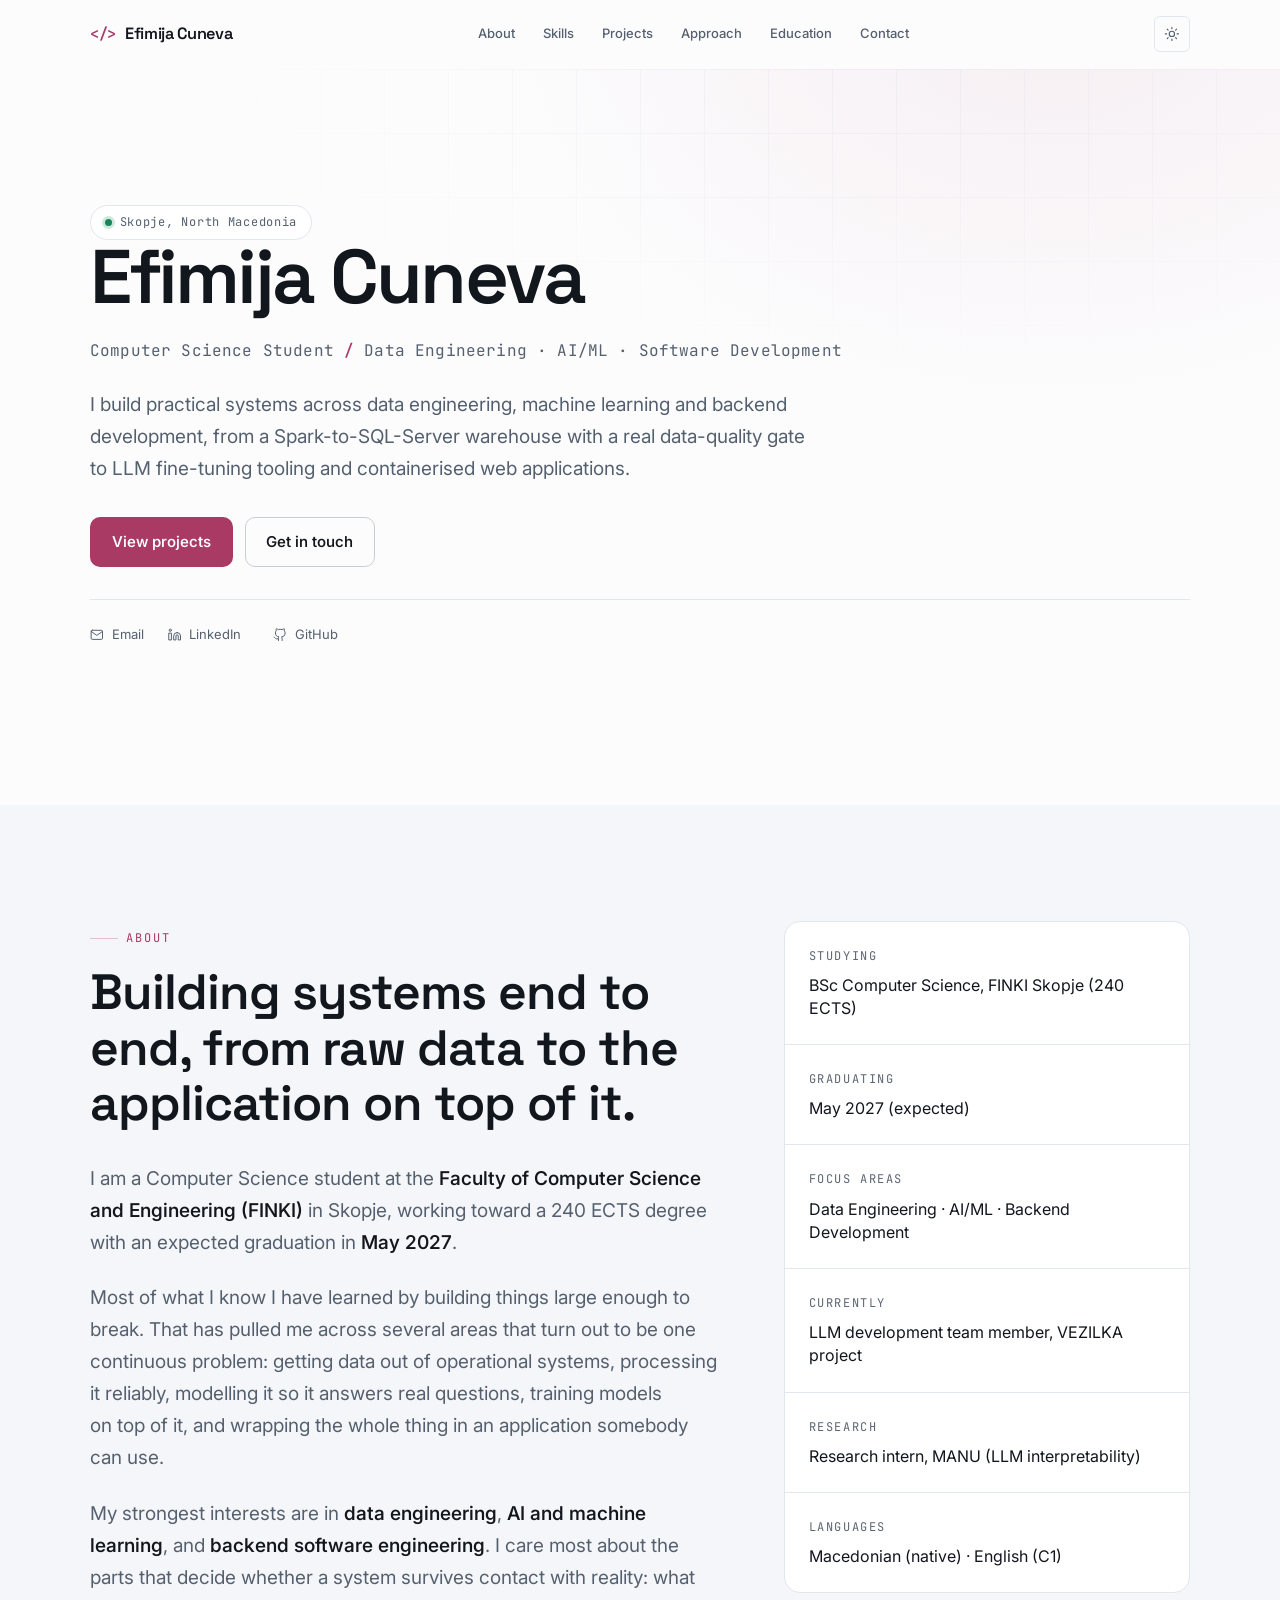
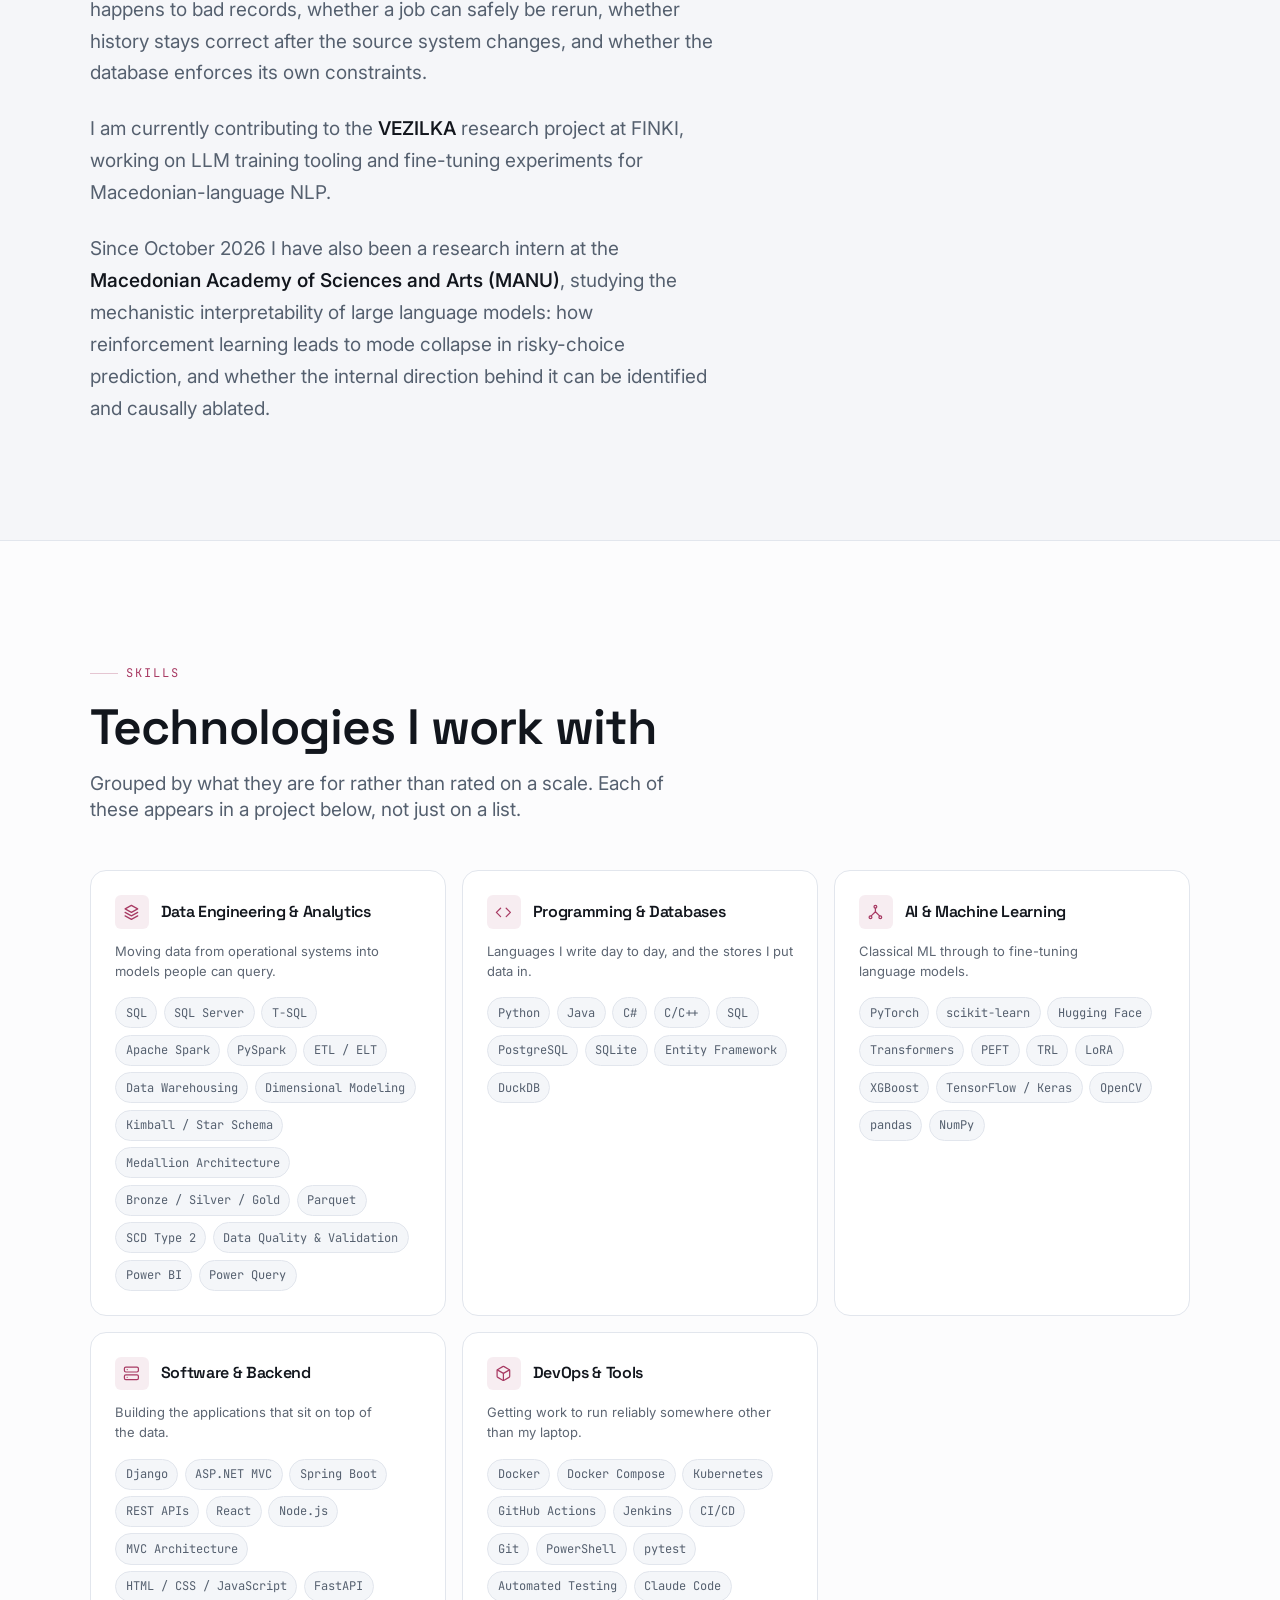
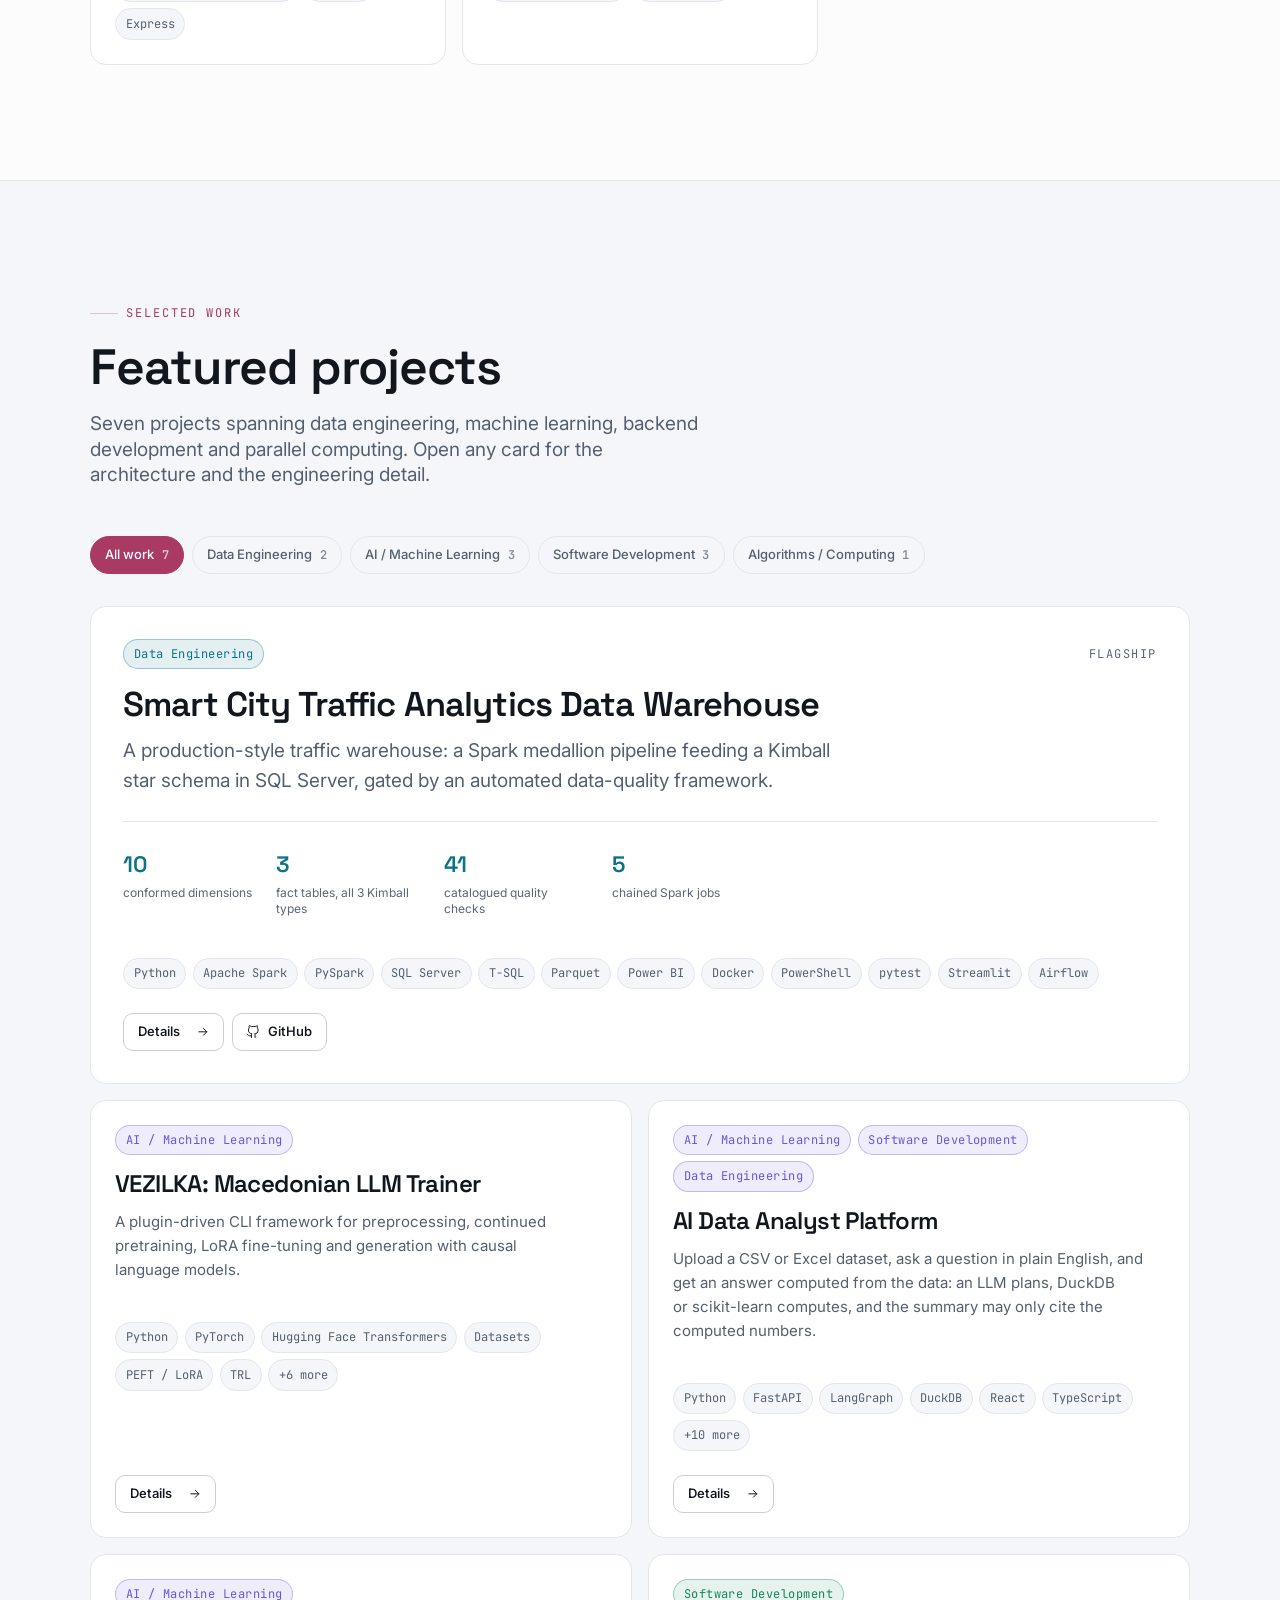
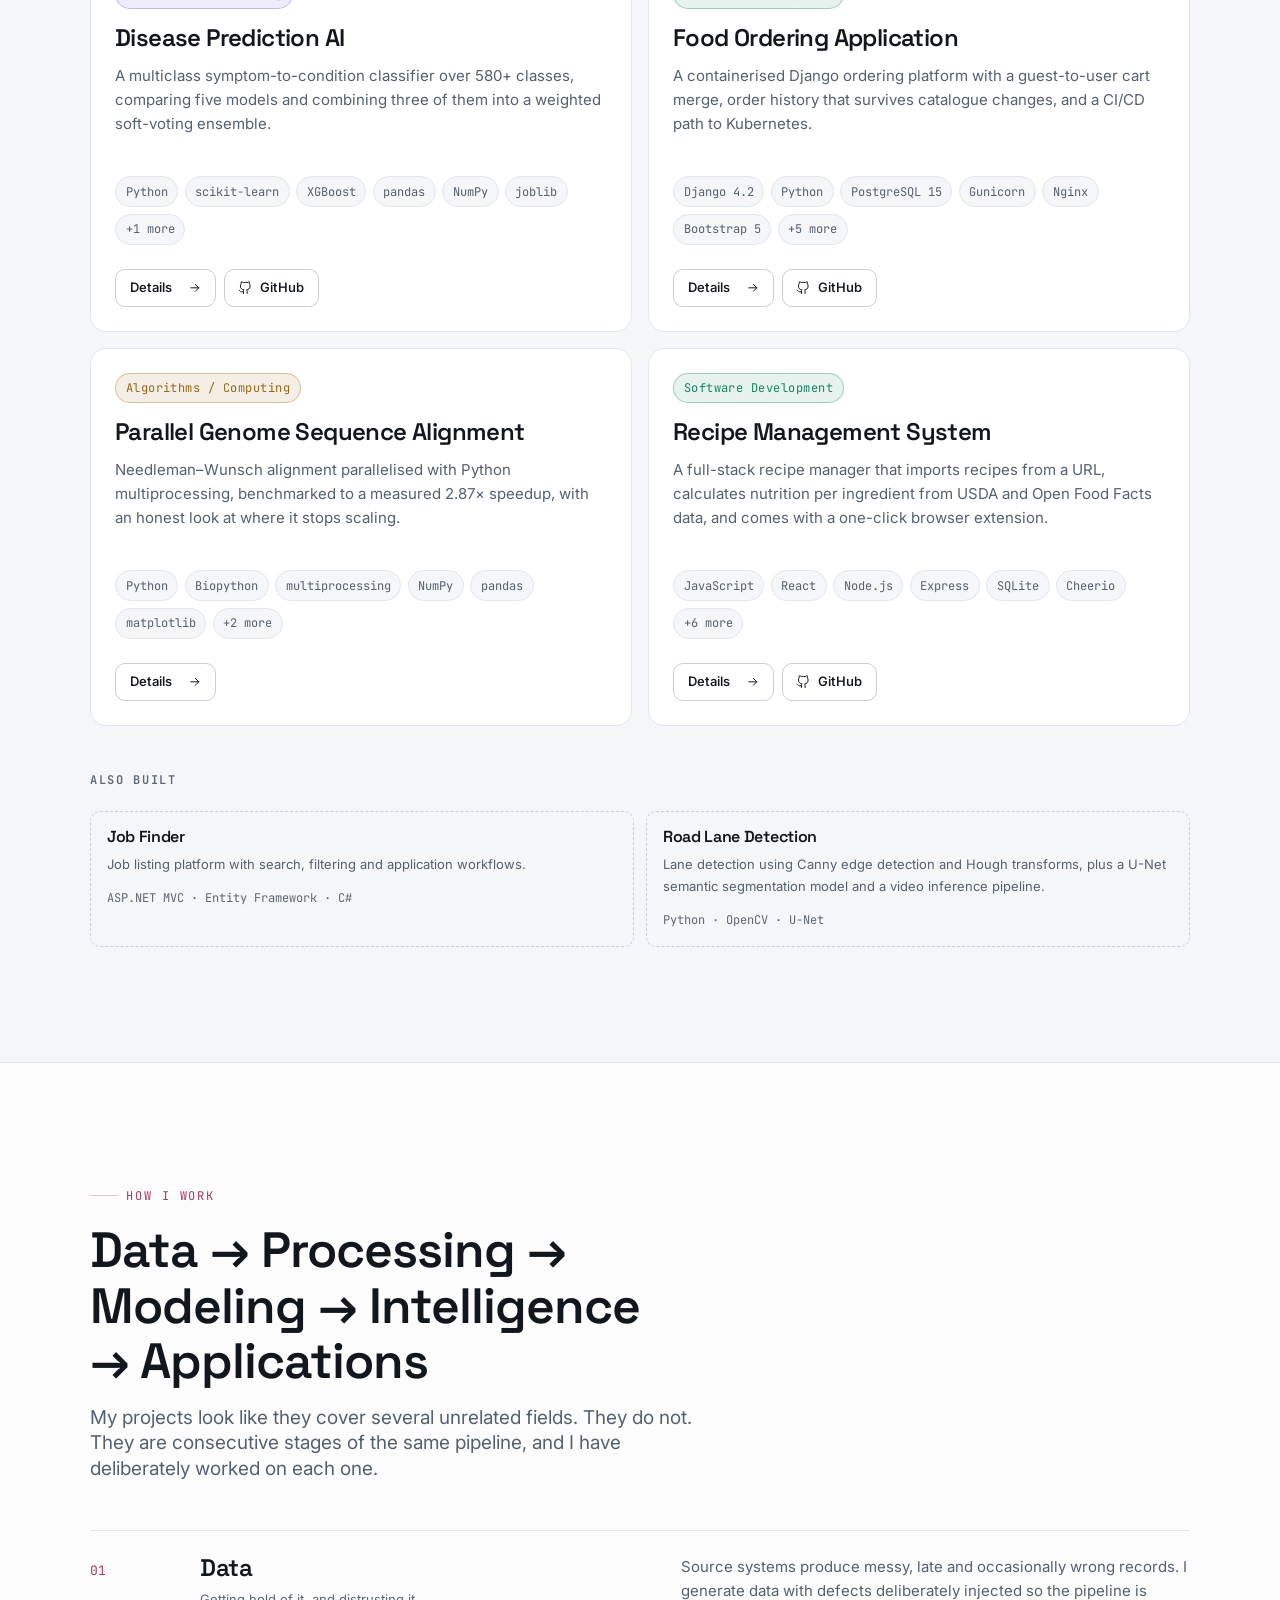
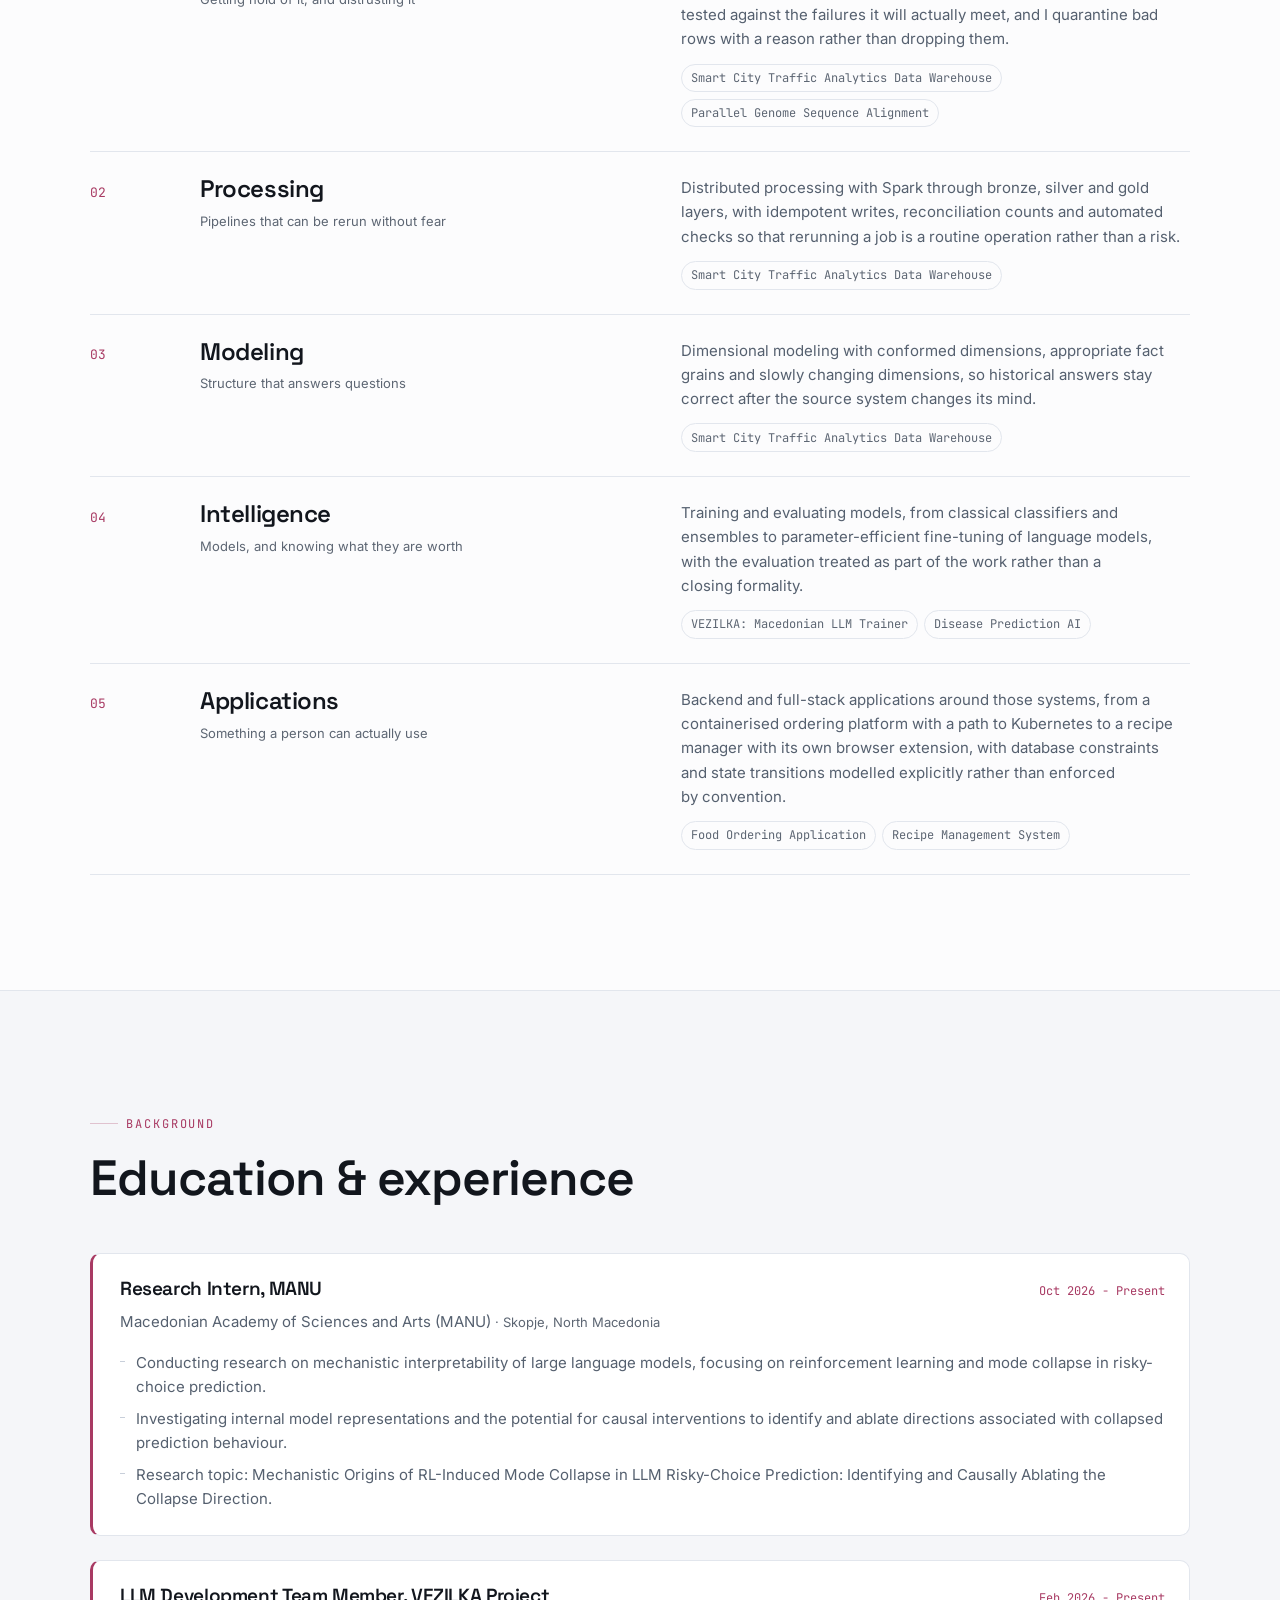
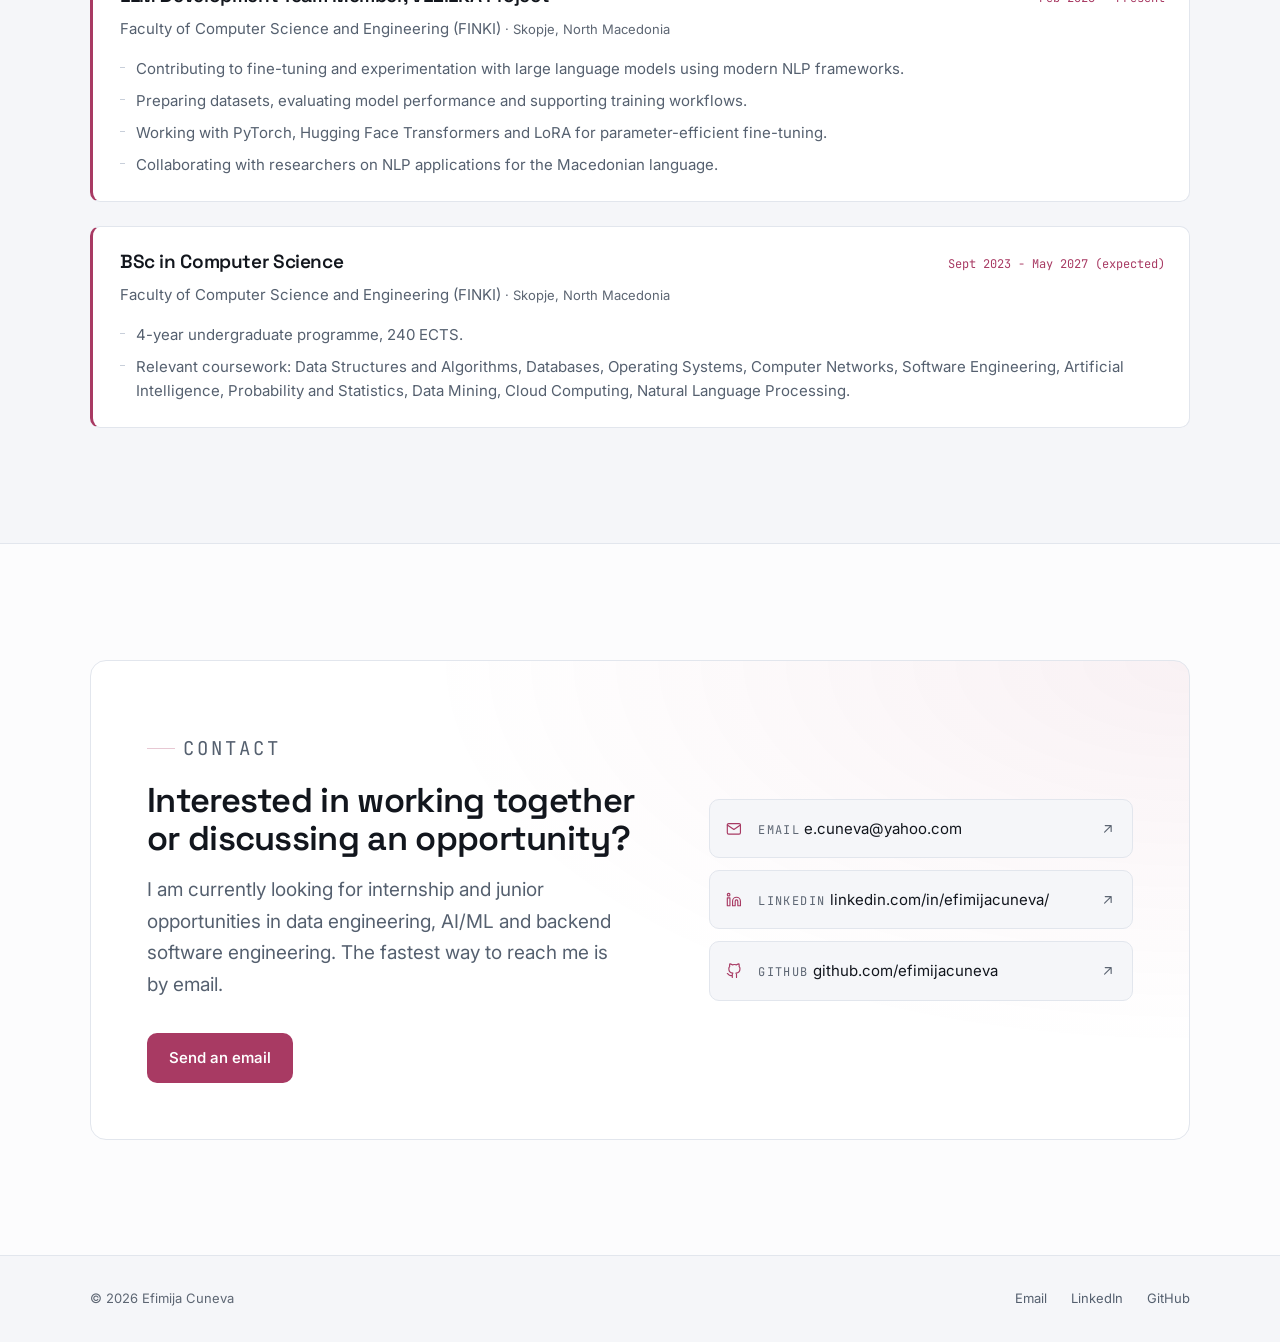
==== commit ff74f2a5: "Add internship and AI Data Analyst Platform" ====
--- a/index.html
+++ b/index.html
@@ -123,6 +123,13 @@
               I am currently contributing to the <strong>VEZILKA</strong> research project at FINKI,
               working on LLM training tooling and fine-tuning experiments for Macedonian-language NLP.
             </p>
+            <p>
+              Since October 2026 I have also been a research intern at the <strong>Macedonian Academy
+              of Sciences and Arts (MANU)</strong>, studying the mechanistic interpretability of large
+              language models: how reinforcement learning leads to mode collapse in risky-choice
+              prediction, and whether the internal direction behind it can be identified and causally
+              ablated.
+            </p>
           </div>
         </div>
 
@@ -142,6 +149,10 @@
           <div class="fact">
             <div class="fact__label">Currently</div>
             <div class="fact__value">LLM development team member, VEZILKA project</div>
+          </div>
+          <div class="fact">
+            <div class="fact__label">Research</div>
+            <div class="fact__value">Research intern, MANU (LLM interpretability)</div>
           </div>
           <div class="fact">
             <div class="fact__label">Languages</div>
@@ -174,7 +185,7 @@
         <p class="eyebrow">Selected work</p>
         <h2 class="section-title">Featured projects</h2>
         <p class="section-lede">
-          Six projects spanning data engineering, machine learning, backend development and
+          Seven projects spanning data engineering, machine learning, backend development and
           parallel computing. Open any card for the architecture and the engineering detail.
         </p>
       </div>
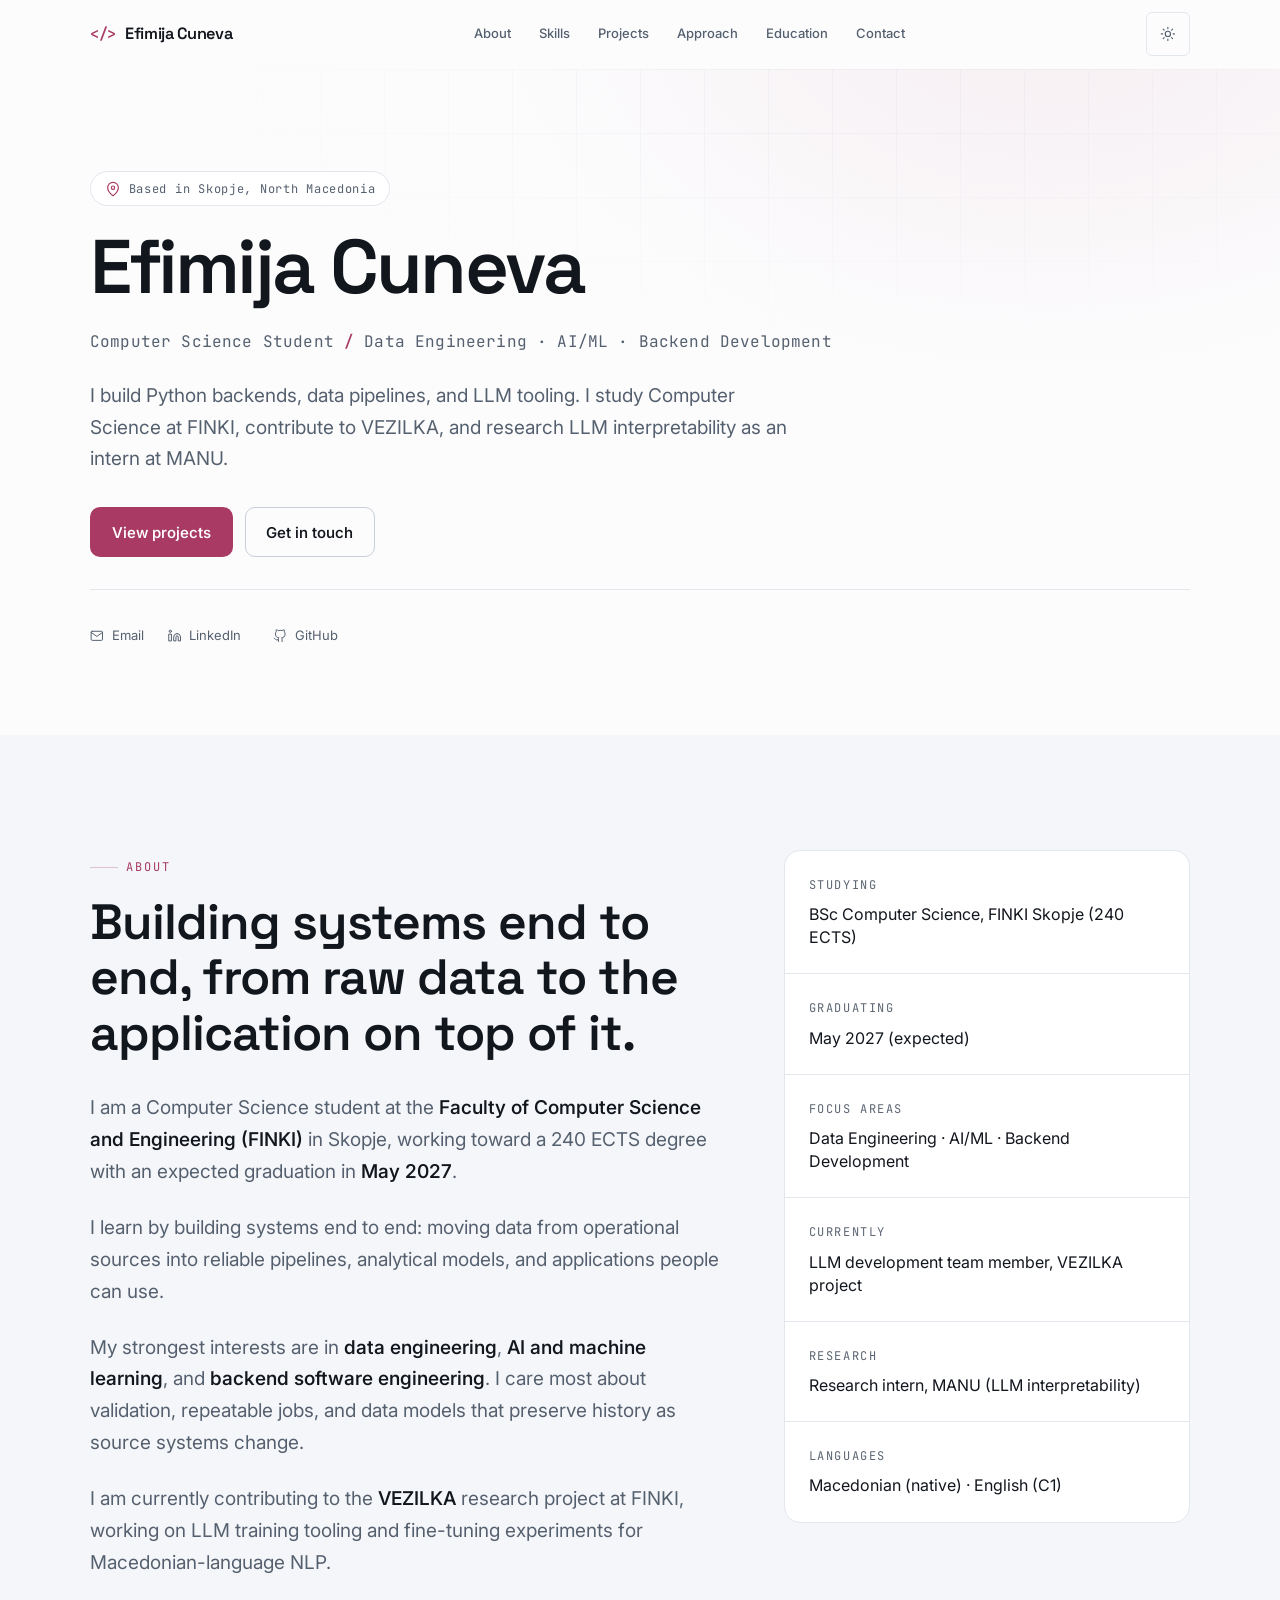
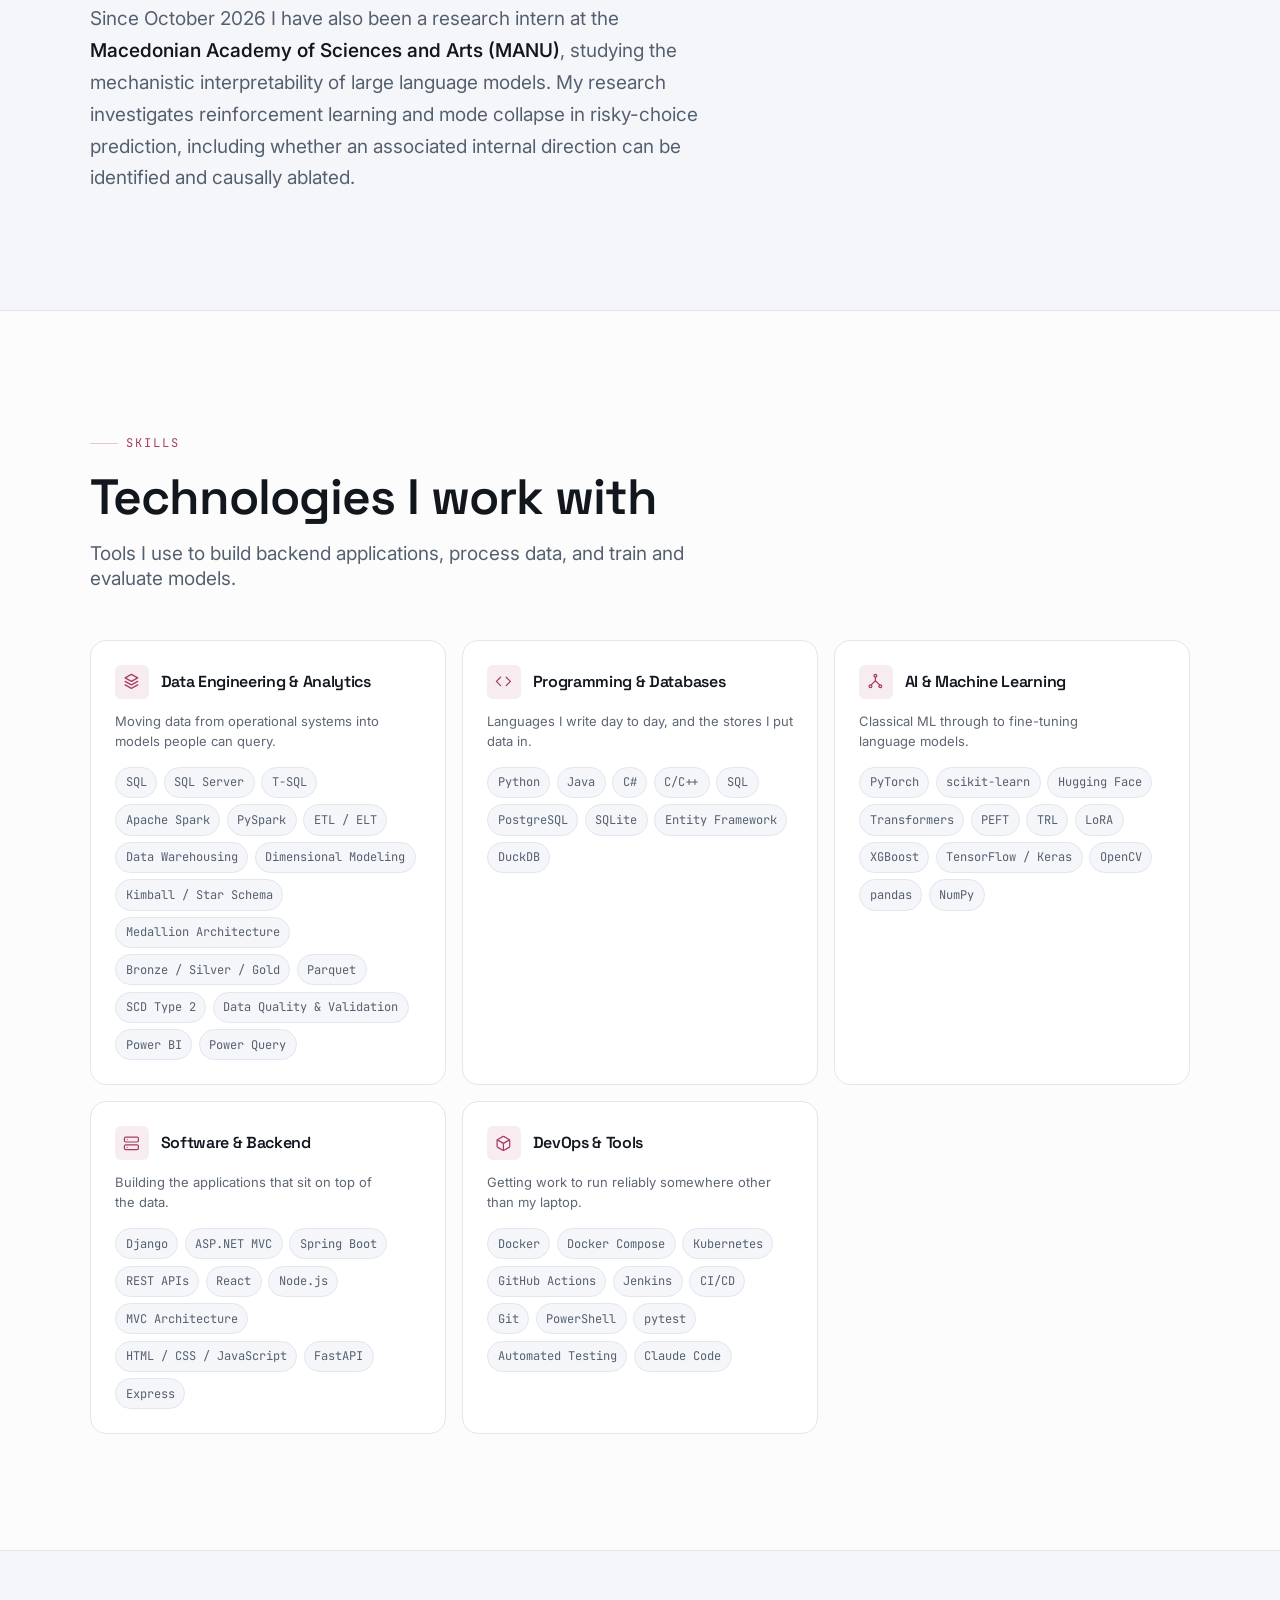
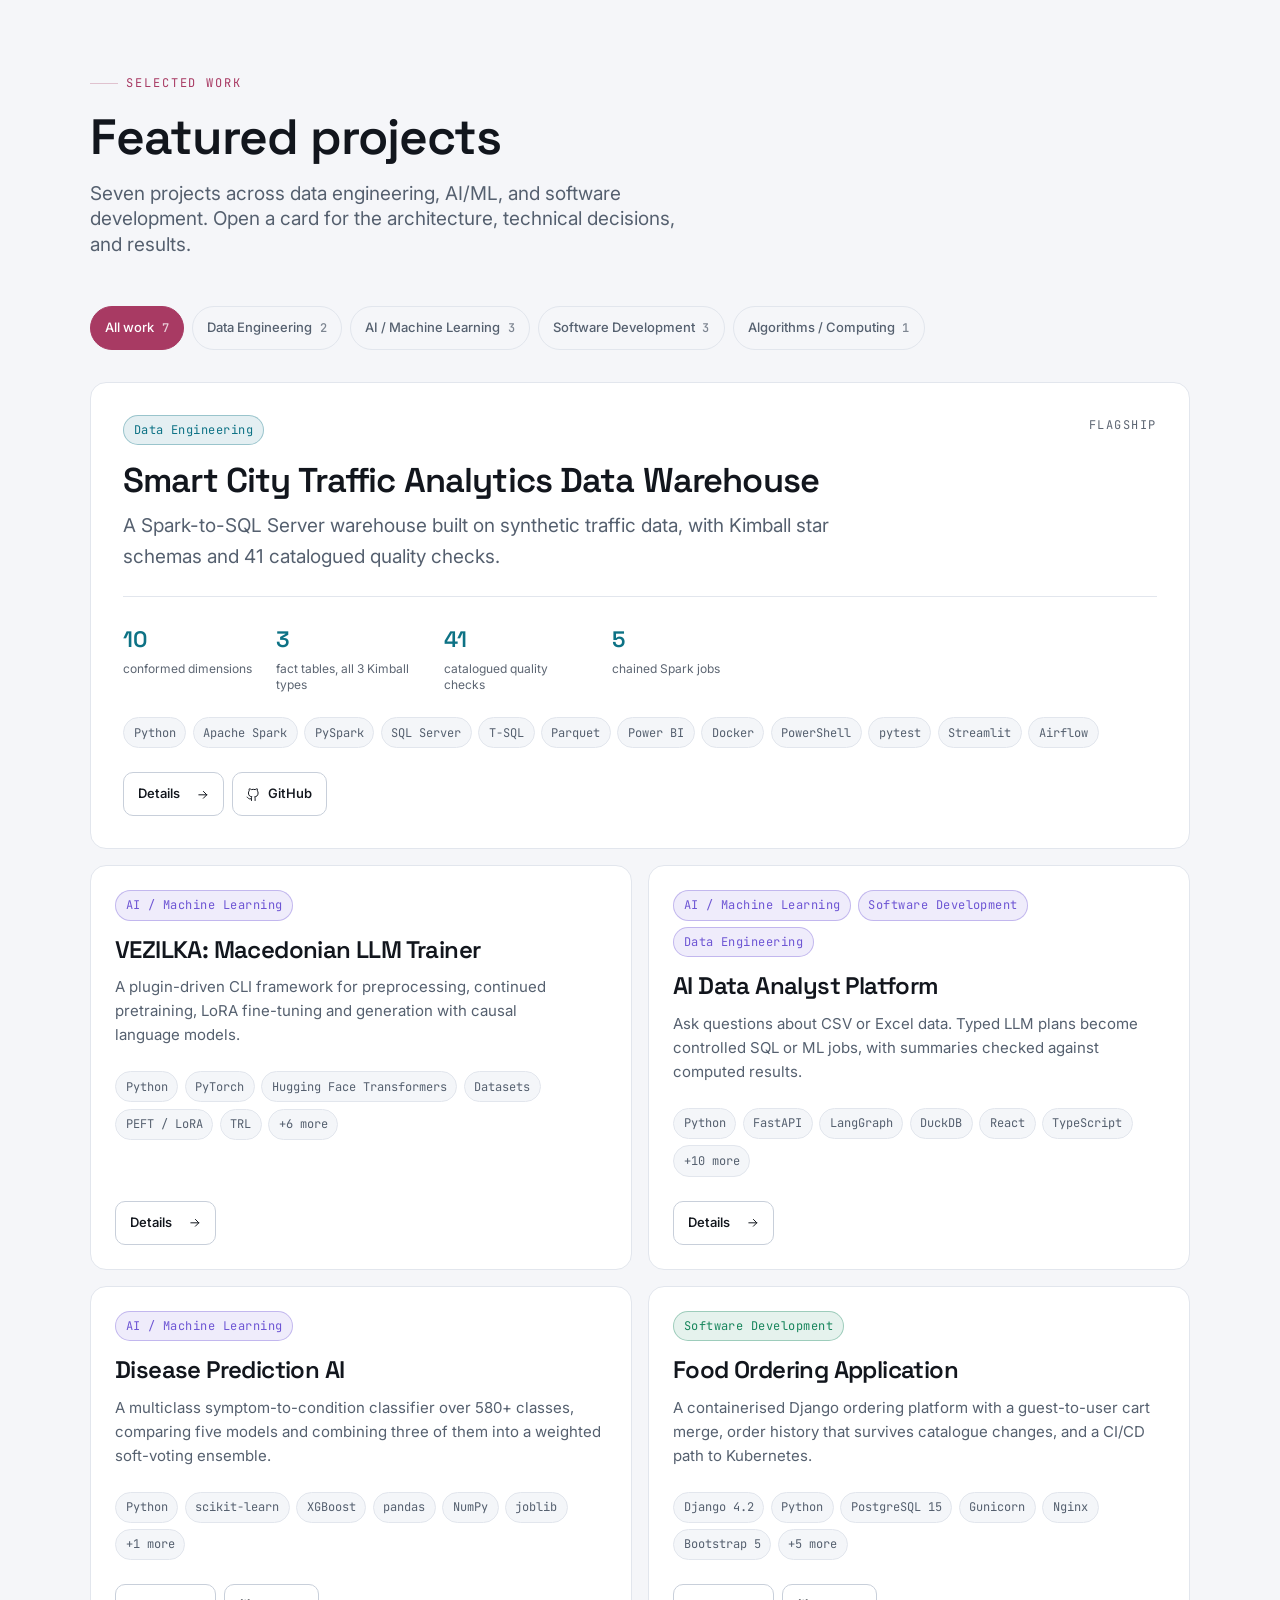
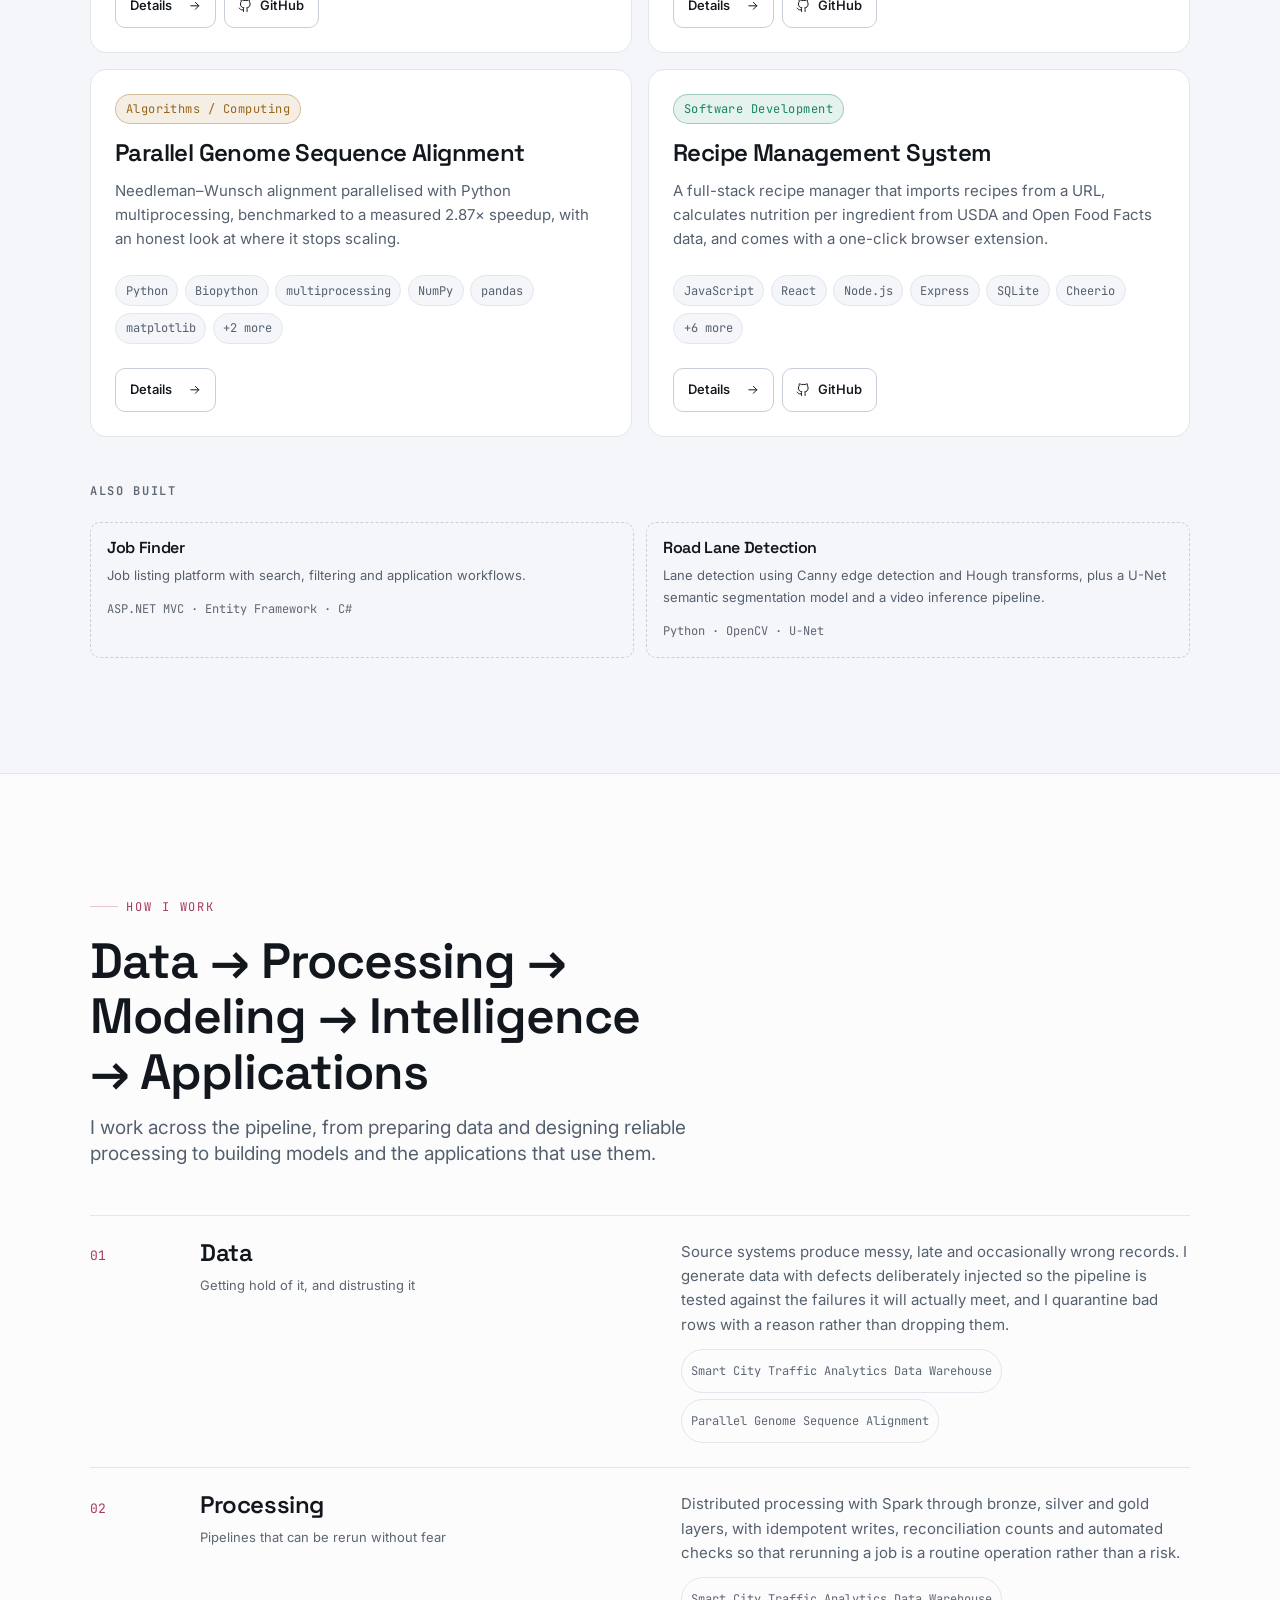
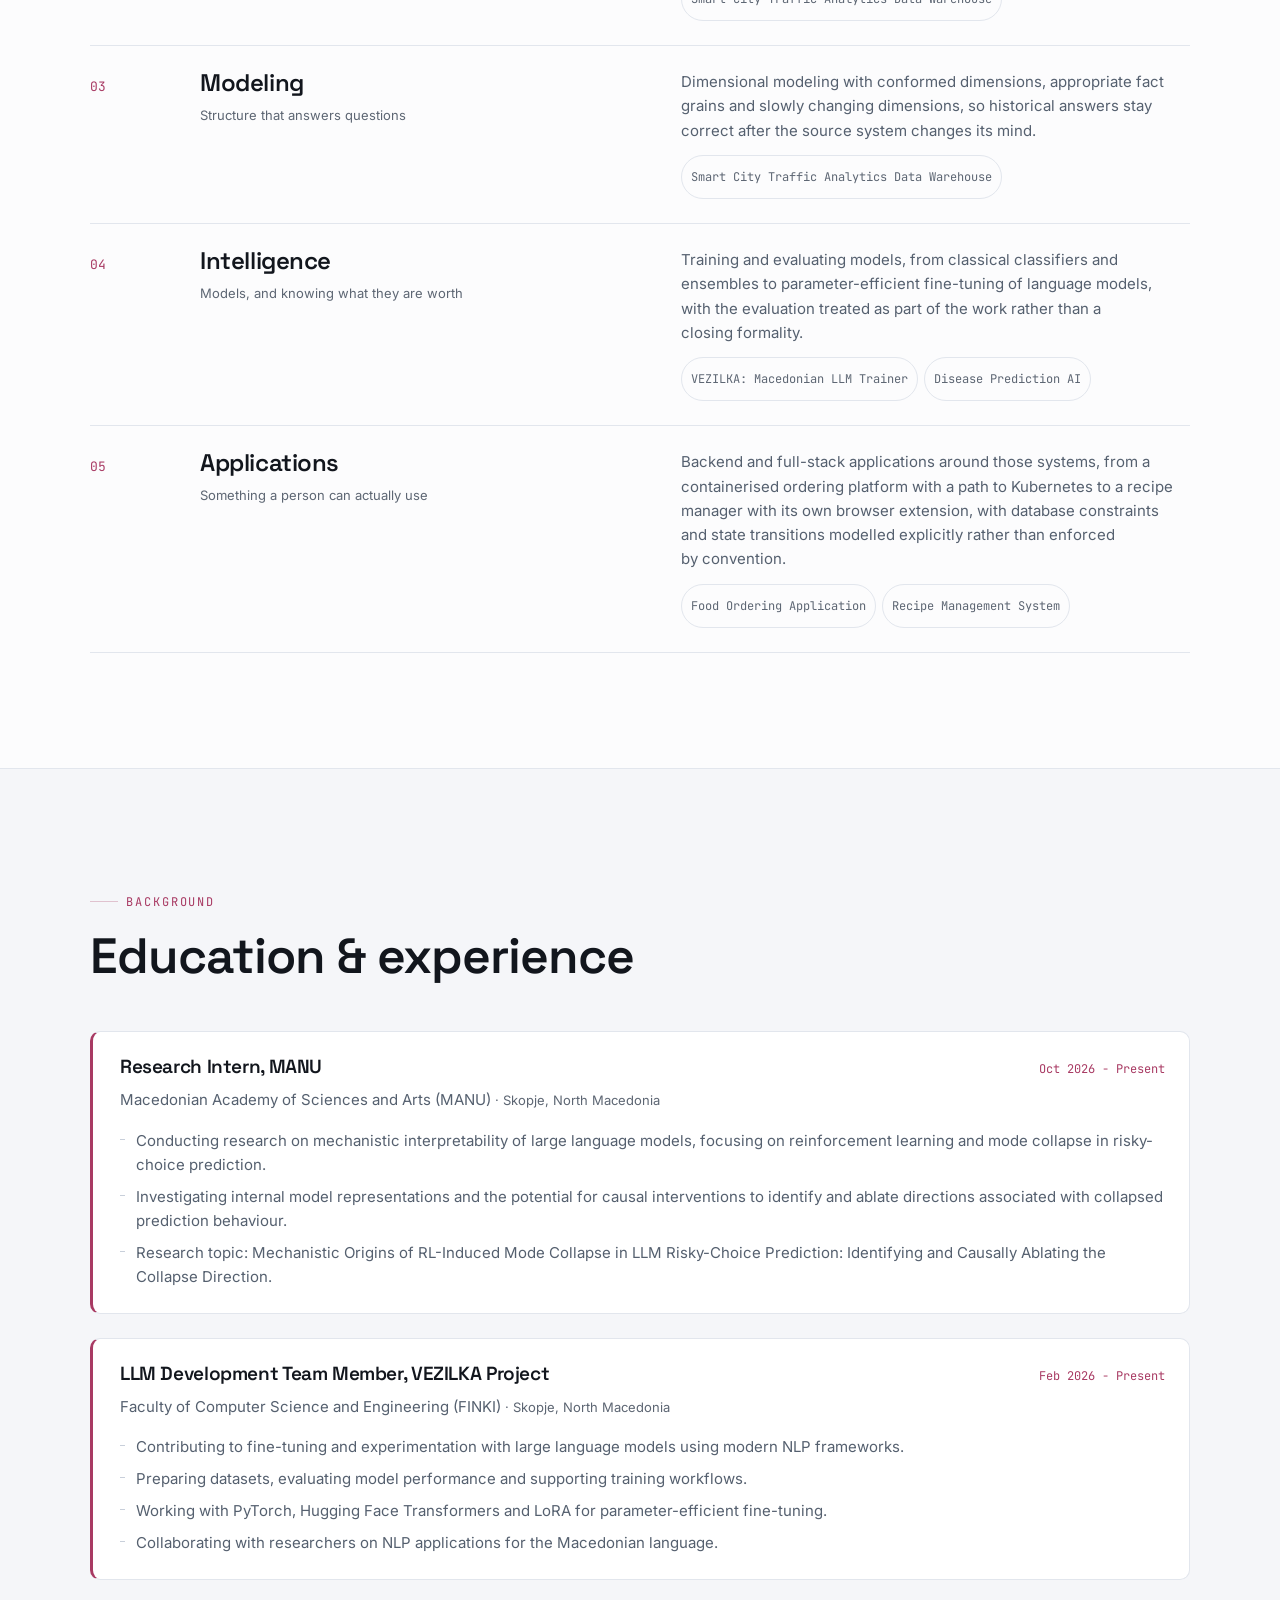
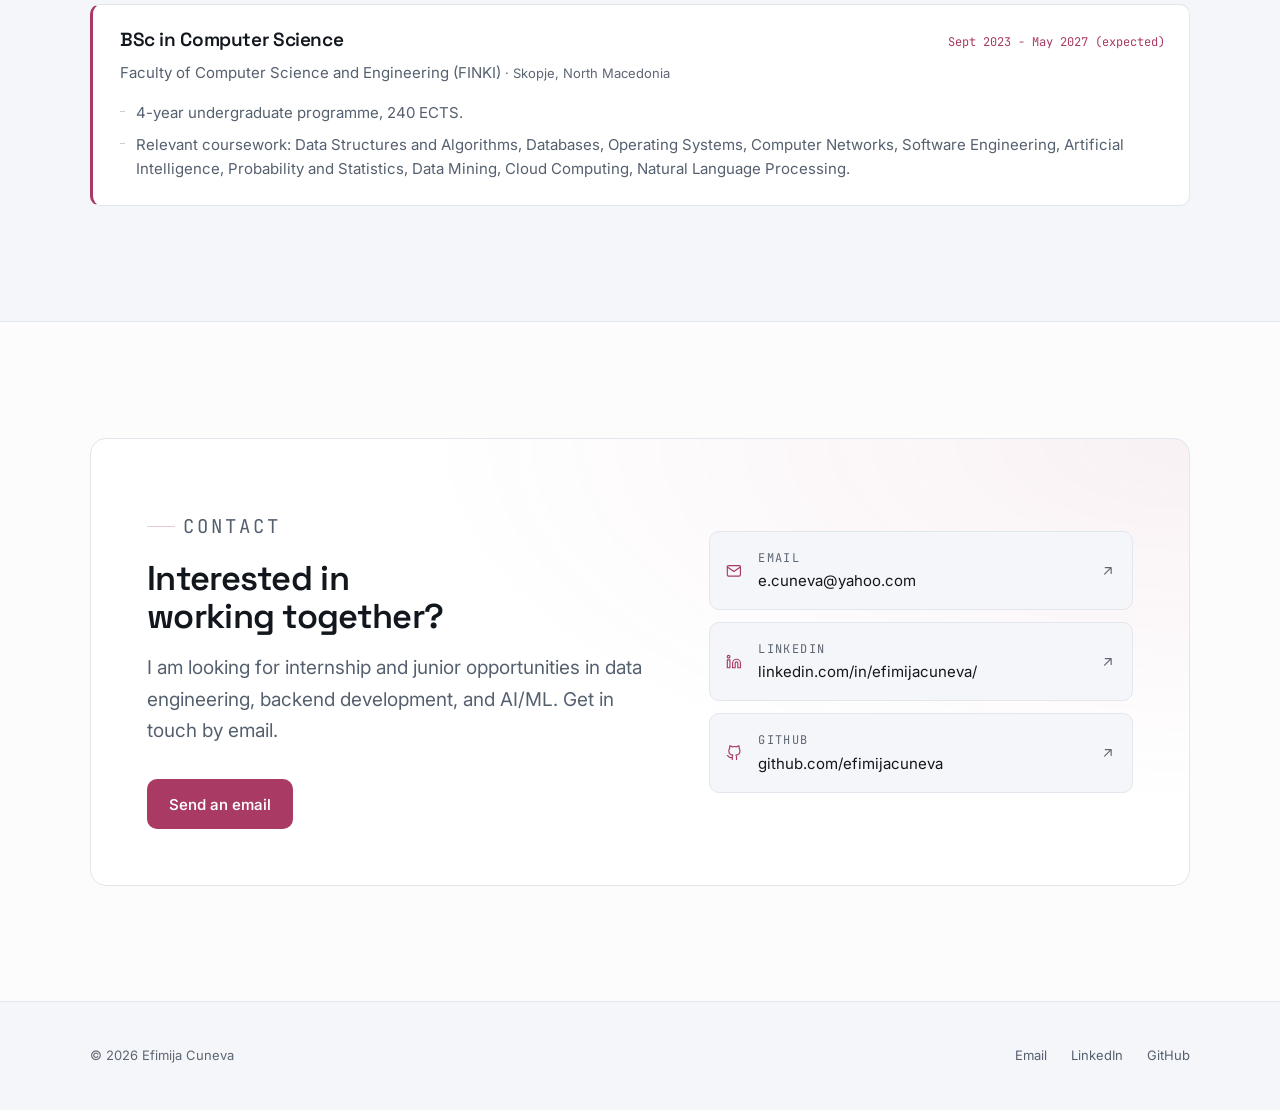
==== commit fd784846: "Improve portfolio design" ====
--- a/index.html
+++ b/index.html
@@ -28,13 +28,11 @@
   /* Apply the saved theme before first paint so there is no flash of the
      wrong palette. Falls back to the operating system preference. */
   (function () {
-    /* Enables the scroll-reveal hidden state. Without JS the class is never
-       added, so all content stays visible. */
-    document.documentElement.classList.add('js');
     try {
       var saved = localStorage.getItem('ec-theme');
       var prefersLight = window.matchMedia('(prefers-color-scheme: light)').matches;
-      document.documentElement.dataset.theme = saved || (prefersLight ? 'light' : 'dark');
+      document.documentElement.dataset.theme = saved === 'light' || saved === 'dark'
+        ? saved : (prefersLight ? 'light' : 'dark');
     } catch (e) {
       document.documentElement.dataset.theme = 'dark';
     }
@@ -62,7 +60,7 @@
   </div>
 </header>
 
-<main id="main">
+<main id="main" tabindex="-1">
 
   <!-- ============================================================ hero -- -->
   <section class="hero" id="top">
@@ -70,13 +68,13 @@
     <div class="shell hero__inner">
       <div>
         <p class="hero__status">
-          <span class="hero__dot" aria-hidden="true"></span>
-          <span id="hero-location">Skopje, North Macedonia</span>
+          <svg class="hero__location-icon" width="16" height="16" viewBox="0 0 24 24" fill="none" stroke="currentColor" stroke-width="1.75" stroke-linecap="round" stroke-linejoin="round" aria-hidden="true" focusable="false"><path d="M20 10c0 6-8 12-8 12S4 16 4 10a8 8 0 1 1 16 0Z"/><circle cx="12" cy="10" r="2.5"/></svg>
+          <span id="hero-location">Based in Skopje, North Macedonia</span>
         </p>
 
         <h1 class="hero__name" id="hero-name">Efimija Cuneva</h1>
-        <p class="hero__role" id="hero-role"></p>
-        <p class="hero__intro" id="hero-intro"></p>
+        <p class="hero__role" id="hero-role">Computer Science Student <strong>/</strong> Data Engineering · AI/ML · Backend Development</p>
+        <p class="hero__intro" id="hero-intro">I build Python backends, data pipelines, and LLM tooling. I study Computer Science at FINKI, contribute to VEZILKA, and research LLM interpretability as an intern at MANU.</p>
 
         <div class="hero__actions">
           <a class="btn btn--primary" href="#projects">View projects</a>
@@ -106,18 +104,13 @@
               expected graduation in <strong>May 2027</strong>.
             </p>
             <p>
-              Most of what I know I have learned by building things large enough to break. That has
-              pulled me across several areas that turn out to be one continuous problem: getting data
-              out of operational systems, processing it reliably, modelling it so it answers real
-              questions, training models on top of it, and wrapping the whole thing in an application
-              somebody can use.
+              I learn by building systems end to end: moving data from operational sources into
+              reliable pipelines, analytical models, and applications people can use.
             </p>
             <p>
               My strongest interests are in <strong>data engineering</strong>, <strong>AI and machine
               learning</strong>, and <strong>backend software engineering</strong>. I care most about
-              the parts that decide whether a system survives contact with reality: what happens to
-              bad records, whether a job can safely be rerun, whether history stays correct after the
-              source system changes, and whether the database enforces its own constraints.
+              validation, repeatable jobs, and data models that preserve history as source systems change.
             </p>
             <p>
               I am currently contributing to the <strong>VEZILKA</strong> research project at FINKI,
@@ -126,9 +119,9 @@
             <p>
               Since October 2026 I have also been a research intern at the <strong>Macedonian Academy
               of Sciences and Arts (MANU)</strong>, studying the mechanistic interpretability of large
-              language models: how reinforcement learning leads to mode collapse in risky-choice
-              prediction, and whether the internal direction behind it can be identified and causally
-              ablated.
+              language models. My research investigates reinforcement learning and mode collapse in
+              risky-choice prediction, including whether an associated internal direction can be
+              identified and causally ablated.
             </p>
           </div>
         </div>
@@ -170,8 +163,7 @@
         <p class="eyebrow">Skills</p>
         <h2 class="section-title">Technologies I work with</h2>
         <p class="section-lede">
-          Grouped by what they are for rather than rated on a scale. Each of these appears
-          in a project below, not just on a list.
+          Tools I use to build backend applications, process data, and train and evaluate models.
         </p>
       </div>
       <div class="skills-grid reveal" id="skills-grid"></div>
@@ -185,8 +177,8 @@
         <p class="eyebrow">Selected work</p>
         <h2 class="section-title">Featured projects</h2>
         <p class="section-lede">
-          Seven projects spanning data engineering, machine learning, backend development and
-          parallel computing. Open any card for the architecture and the engineering detail.
+          Seven projects across data engineering, AI/ML, and software development.
+          Open a card for the architecture, technical decisions, and results.
         </p>
       </div>
 
@@ -208,8 +200,8 @@
         <p class="eyebrow">How I work</p>
         <h2 class="section-title">Data → Processing → Modeling → Intelligence → Applications</h2>
         <p class="section-lede">
-          My projects look like they cover several unrelated fields. They do not. They are
-          consecutive stages of the same pipeline, and I have deliberately worked on each one.
+          I work across the pipeline, from preparing data and designing reliable processing
+          to building models and the applications that use them.
         </p>
       </div>
       <div class="approach-list reveal" id="approach-list"></div>
@@ -234,9 +226,9 @@
         <div>
           <p class="eyebrow">Contact</p>
           <h2 id="contact-prompt">Interested in working together?</h2>
-          <p id="contact-body"></p>
+          <p id="contact-body">I am looking for internship and junior opportunities in data engineering, backend development, and AI/ML. Get in touch by email.</p>
           <div class="hero__actions">
-            <a class="btn btn--primary" id="contact-cta" href="#">Send an email</a>
+            <a class="btn btn--primary" id="contact-cta" href="mailto:e.cuneva@yahoo.com">Send an email</a>
           </div>
         </div>
         <div class="contact-links" id="contact-links"></div>
--- a/css/base.css
+++ b/css/base.css
@@ -122,6 +122,7 @@
   display: inline-flex;
   align-items: center;
   justify-content: center;
+  min-height: 44px;
   gap: var(--sp-2);
   padding: 0.7rem 1.3rem;
   border: 1px solid transparent;
@@ -161,8 +162,7 @@
 
 .icon { width: 1.05em; height: 1.05em; flex: none; stroke-width: 1.75; }
 
-/* scroll reveal. hidden state only applies when .js is set, so the page
-   still shows everything if JS never runs */
+/* The observer adds .js only after initialization succeeds. */
 .js .reveal {
   opacity: 0;
   transform: translateY(14px);
--- a/css/components.css
+++ b/css/components.css
@@ -42,6 +42,9 @@
 
 .nav__link {
   position: relative;
+  display: inline-flex;
+  align-items: center;
+  min-height: 44px;
   padding: 0.5rem 0.75rem;
   border-radius: var(--radius-sm);
   color: var(--text-muted);
@@ -58,8 +61,9 @@
 .icon-btn {
   display: inline-grid;
   place-items: center;
-  width: 2.25rem;
-  height: 2.25rem;
+  width: 2.75rem;
+  height: 2.75rem;
+  flex: none;
   background: transparent;
   border: 1px solid var(--border);
   border-radius: var(--radius-sm);
@@ -99,7 +103,7 @@
 /* hero */
 .hero {
   position: relative;
-  padding-block: clamp(4rem, 11vw, 8.5rem) clamp(4rem, 9vw, 7rem);
+  padding-block: clamp(3.5rem, 8vw, 6.5rem) clamp(3.5rem, 6vw, 5rem);
   overflow: hidden;
   background: radial-gradient(70% 90% at 82% -10%, var(--accent-glow) 0%, transparent 62%);
 }
@@ -125,6 +129,7 @@
   gap: clamp(2rem, 6vw, 5rem);
 }
 .hero__portrait { justify-self: end; }
+.hero__portrait:empty { display: none; }
 .hero__portrait img {
   width: clamp(180px, 22vw, 260px);
   /* needed, or the height attribute on the img wins over aspect-ratio */
@@ -143,9 +148,11 @@
 
 .hero__status {
   display: inline-flex;
+  max-width: 100%;
   align-items: center;
   gap: var(--sp-2);
   align-self: start;
+  margin-bottom: var(--sp-5);
   padding: 0.4rem 0.85rem;
   border: 1px solid var(--border);
   border-radius: 999px;
@@ -154,6 +161,12 @@
   font-size: var(--fs-xs);
   letter-spacing: 0.06em;
   color: var(--text-muted);
+}
+.hero__location-icon {
+  width: 1rem;
+  height: 1rem;
+  flex: none;
+  color: var(--accent);
 }
 .hero__dot {
   width: 7px; height: 7px;
@@ -203,6 +216,7 @@
 .hero__links a {
   display: inline-flex;
   align-items: center;
+  min-height: 44px;
   gap: var(--sp-2);
   color: var(--text-muted);
   font-size: var(--fs-sm);
@@ -247,7 +261,7 @@
 .skills-grid {
   display: grid;
   gap: var(--sp-4);
-  grid-template-columns: repeat(auto-fit, minmax(285px, 1fr));
+  grid-template-columns: repeat(auto-fit, minmax(min(100%, 285px), 1fr));
 }
 
 .skill-card {
@@ -303,6 +317,7 @@
 .filter {
   display: inline-flex;
   align-items: center;
+  min-height: 44px;
   gap: 0.45rem;
   padding: 0.45rem 0.9rem;
   background: transparent;
@@ -376,7 +391,7 @@
 
 .card__top {
   display: flex;
-  align-items: center;
+  align-items: flex-start;
   justify-content: space-between;
   gap: var(--sp-3);
   margin-bottom: var(--sp-4);
@@ -400,6 +415,7 @@
 .chip-row { display: flex; flex-wrap: wrap; gap: 0.4rem; }
 
 .card__flag {
+  flex: none;
   font-family: var(--font-mono);
   font-size: var(--fs-xs);
   letter-spacing: 0.13em;
@@ -445,6 +461,7 @@
 }
 
 .card__tech { margin-top: var(--sp-5); }
+.card__tech .tag-list { margin-top: 0; }
 
 .card__foot {
   display: flex;
@@ -467,7 +484,7 @@
 .mini-list {
   display: grid;
   gap: var(--sp-3);
-  grid-template-columns: repeat(auto-fit, minmax(280px, 1fr));
+  grid-template-columns: repeat(auto-fit, minmax(min(100%, 280px), 1fr));
   margin-top: var(--sp-5);
 }
 .mini {
@@ -491,6 +508,7 @@
   margin: auto;
   width: min(900px, 100%);
   max-height: 88vh;
+  max-height: 88dvh;
   padding: 0;
   border: 1px solid var(--border-strong);
   border-radius: var(--radius-lg);
@@ -503,7 +521,8 @@
   background: rgba(4, 6, 10, 0.72);
   backdrop-filter: blur(3px);
 }
-.dialog[open] { animation: dialog-in var(--dur) var(--ease); }
+.dialog[open] { display: flex; flex-direction: column; animation: dialog-in var(--dur) var(--ease); }
+html:has(.dialog[open]) { overflow: hidden; }
 @keyframes dialog-in {
   from { opacity: 0; transform: translateY(10px) scale(0.99); }
   to   { opacity: 1; transform: none; }
@@ -514,6 +533,7 @@
   top: 0;
   z-index: 2;
   display: flex;
+  flex: none;
   align-items: flex-start;
   justify-content: space-between;
   gap: var(--sp-4);
@@ -522,6 +542,7 @@
   border-bottom: 1px solid var(--border);
 }
 .dialog__title { font-size: var(--fs-2xl); letter-spacing: -0.03em; }
+.dialog__head > div { min-width: 0; }
 .dialog__period {
   margin-top: var(--sp-2);
   font-family: var(--font-mono);
@@ -531,7 +552,8 @@
 .dialog__body {
   padding: var(--sp-5);
   overflow-y: auto;
-  max-height: calc(88vh - 6.5rem);
+  flex: 1 1 auto;
+  min-height: 0;
   overscroll-behavior: contain;
 }
 
@@ -591,7 +613,7 @@
 .flow {
   display: flex;
   align-items: stretch;
-  flex-wrap: wrap;
+  flex-wrap: nowrap;
   justify-content: center;
   gap: var(--sp-2) 0;
 }
@@ -608,6 +630,7 @@
   text-align: center;
 }
 .flow__label {
+  display: block;
   font-family: var(--font-display);
   font-size: var(--fs-sm);
   font-weight: 600;
@@ -615,6 +638,7 @@
   line-height: 1.25;
 }
 .flow__sub {
+  display: block;
   margin-top: 0.3rem;
   font-size: 0.6875rem;
   line-height: 1.35;
@@ -652,6 +676,7 @@
 /* stack instead of scrolling on small screens */
 @media (max-width: 720px) {
   .flow { flex-direction: column; min-width: 0; }
+  .flow__node { flex: 0 0 auto; min-width: 0; }
   .flow__link { flex: 0 0 22px; transform: rotate(90deg); }
   .diagram__scroll { overflow-x: visible; }
 }
@@ -686,6 +711,9 @@
 
 .stage__refs { display: flex; flex-wrap: wrap; gap: 0.4rem; margin-top: var(--sp-3); }
 .ref-link {
+  display: inline-flex;
+  align-items: center;
+  min-height: 44px;
   padding: 0.2rem 0.55rem;
   border: 1px solid var(--border);
   border-radius: 999px;
@@ -788,6 +816,8 @@
   color: var(--text);
 }
 .contact-link__icon { color: var(--accent); flex: none; }
+.contact-link > span:nth-child(2) { min-width: 0; }
+.contact-link__label, .contact-link__value { display: block; }
 .contact-link__label {
   font-family: var(--font-mono);
   font-size: var(--fs-xs);
@@ -813,7 +843,7 @@
   font-size: var(--fs-sm);
   color: var(--text-faint);
 }
-.footer-inner a { color: var(--text-muted); text-decoration: none; }
+.footer-inner a { display: inline-flex; align-items: center; min-height: 44px; color: var(--text-muted); text-decoration: none; }
 .footer-inner a:hover { color: var(--accent); }
 .footer-links { display: flex; gap: var(--sp-5); }
 
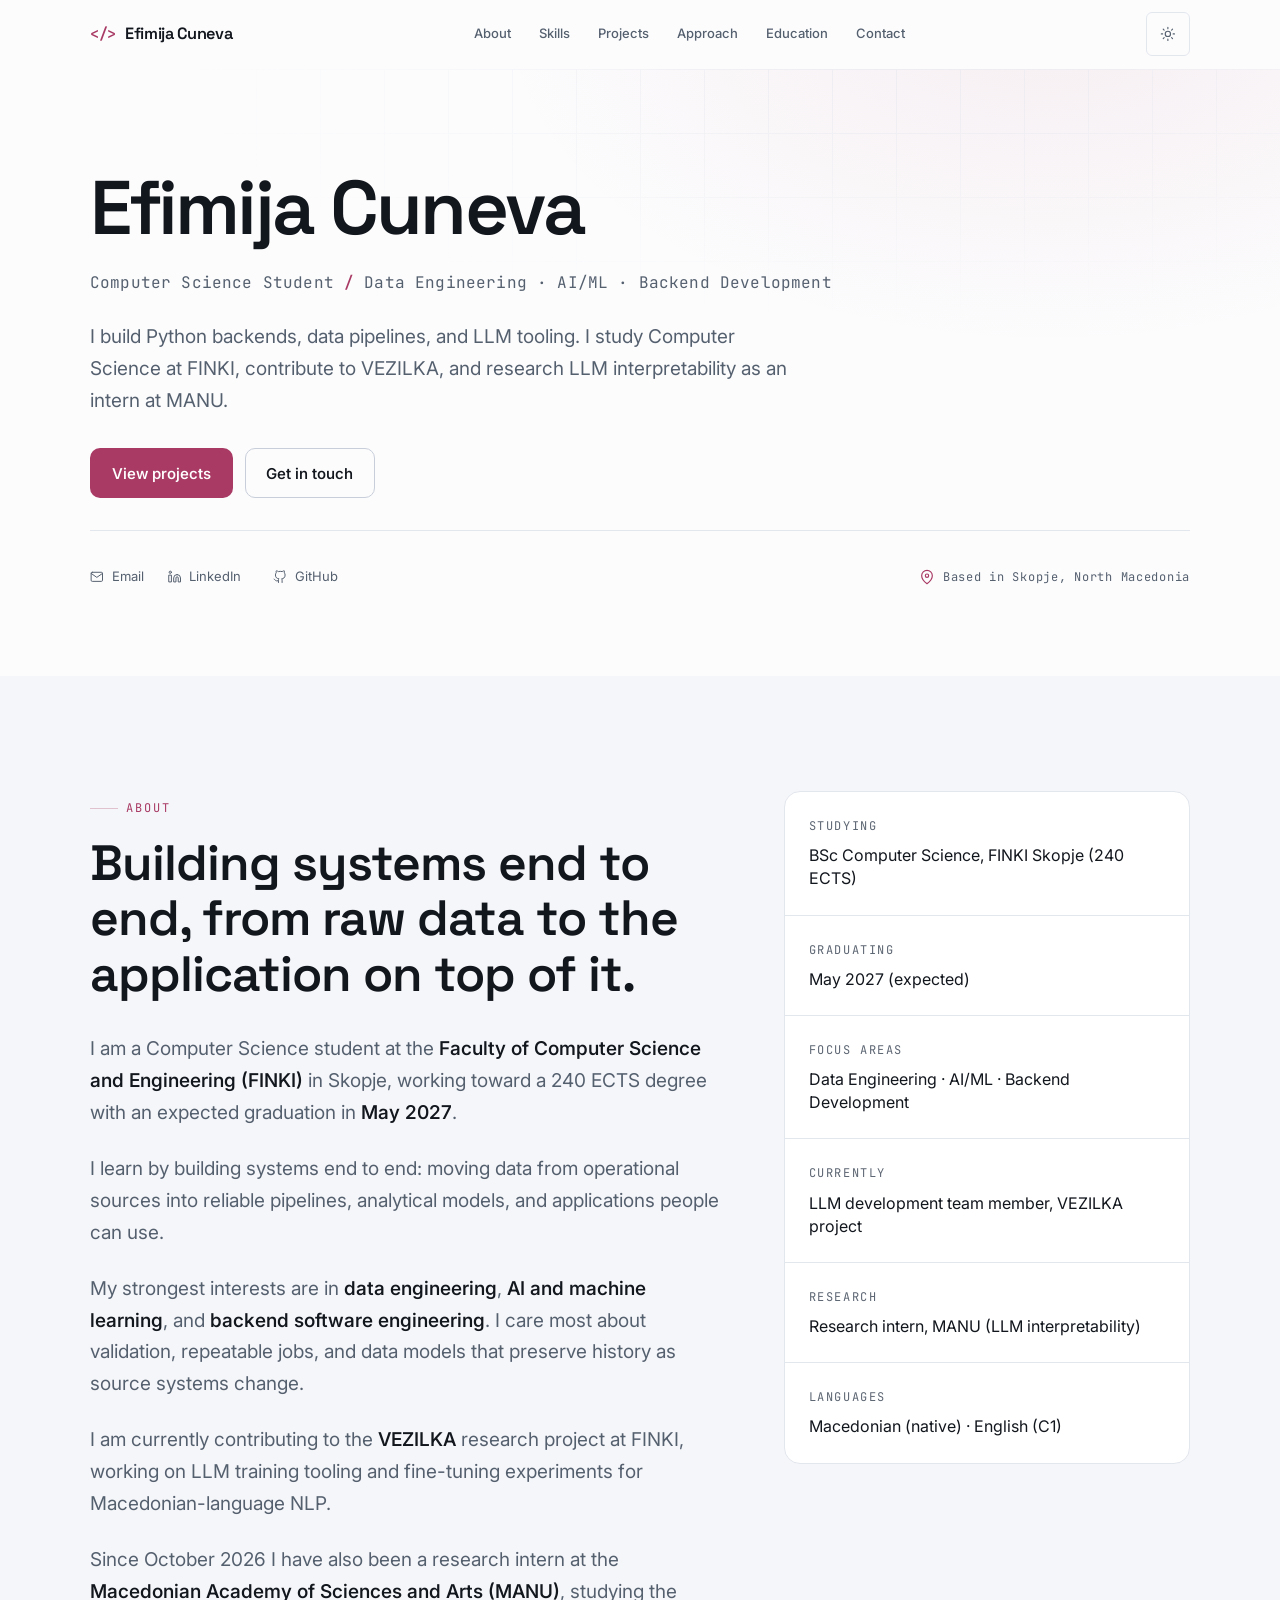
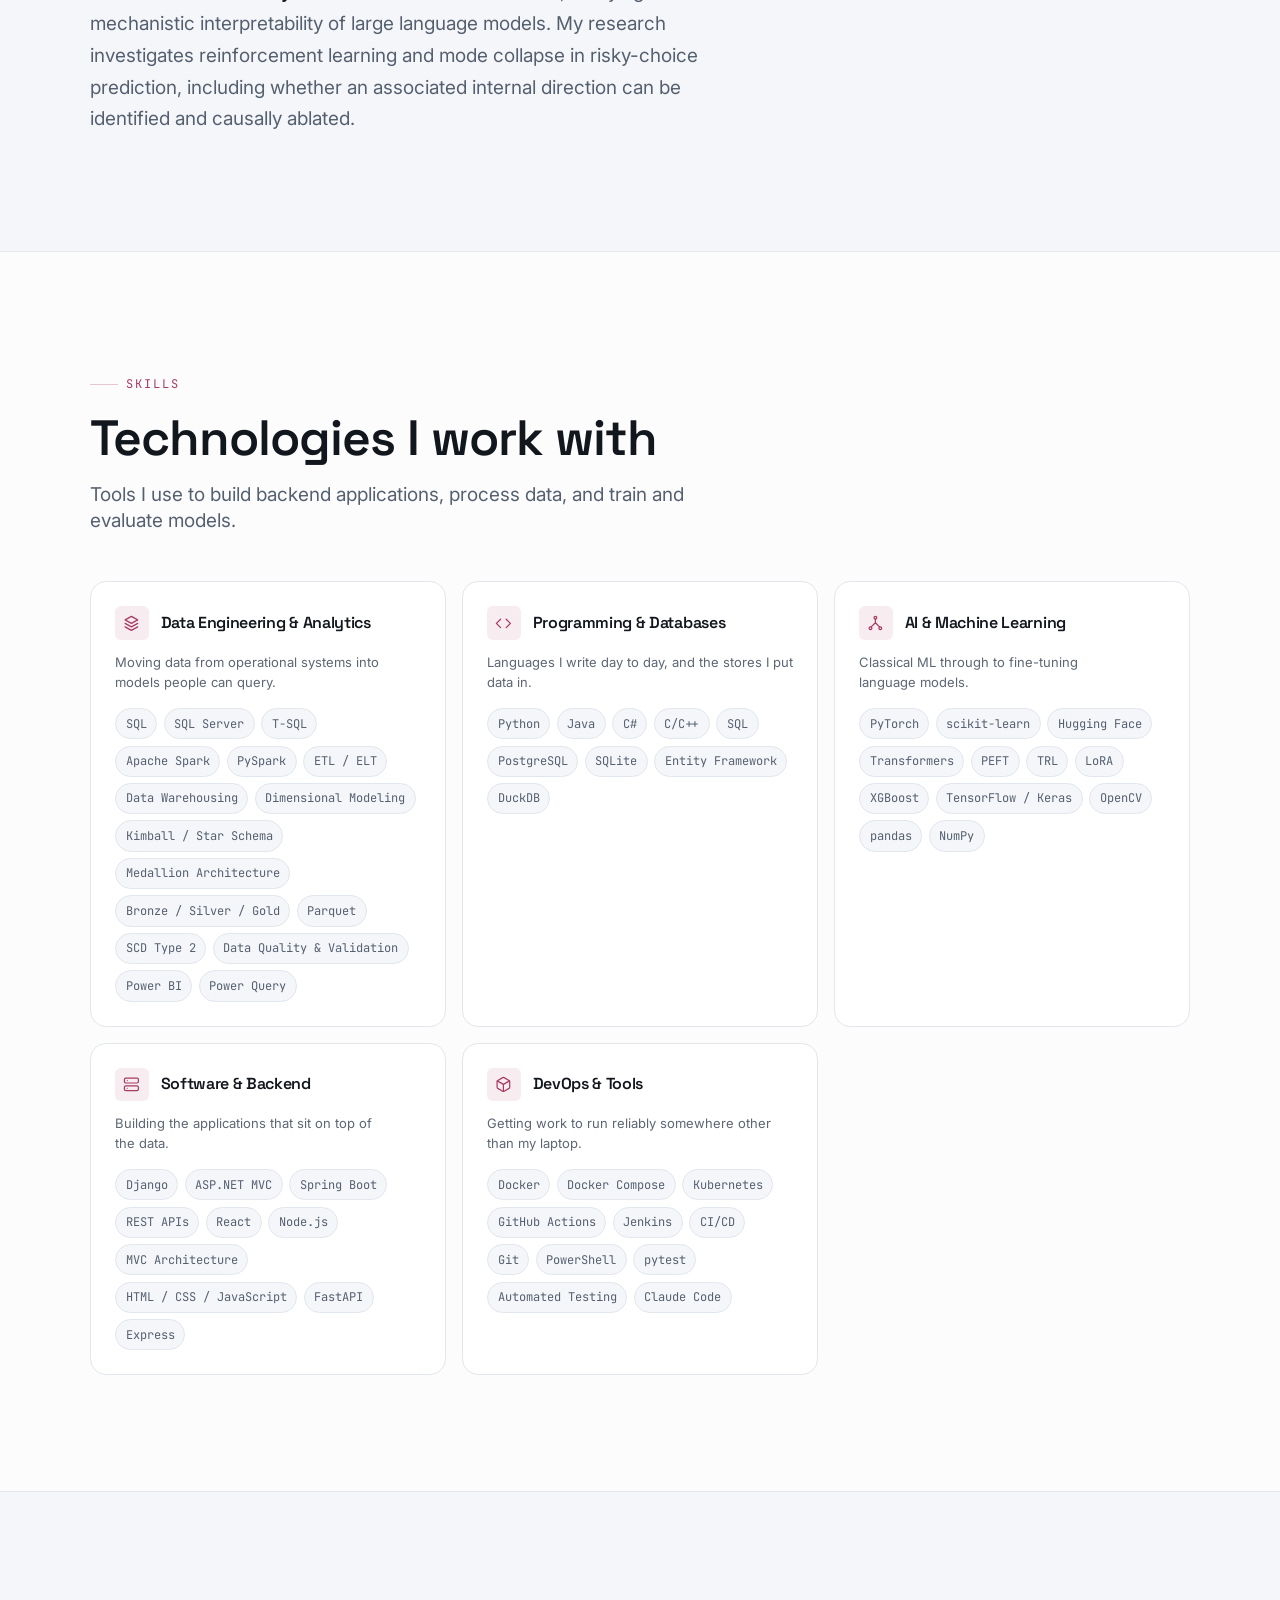
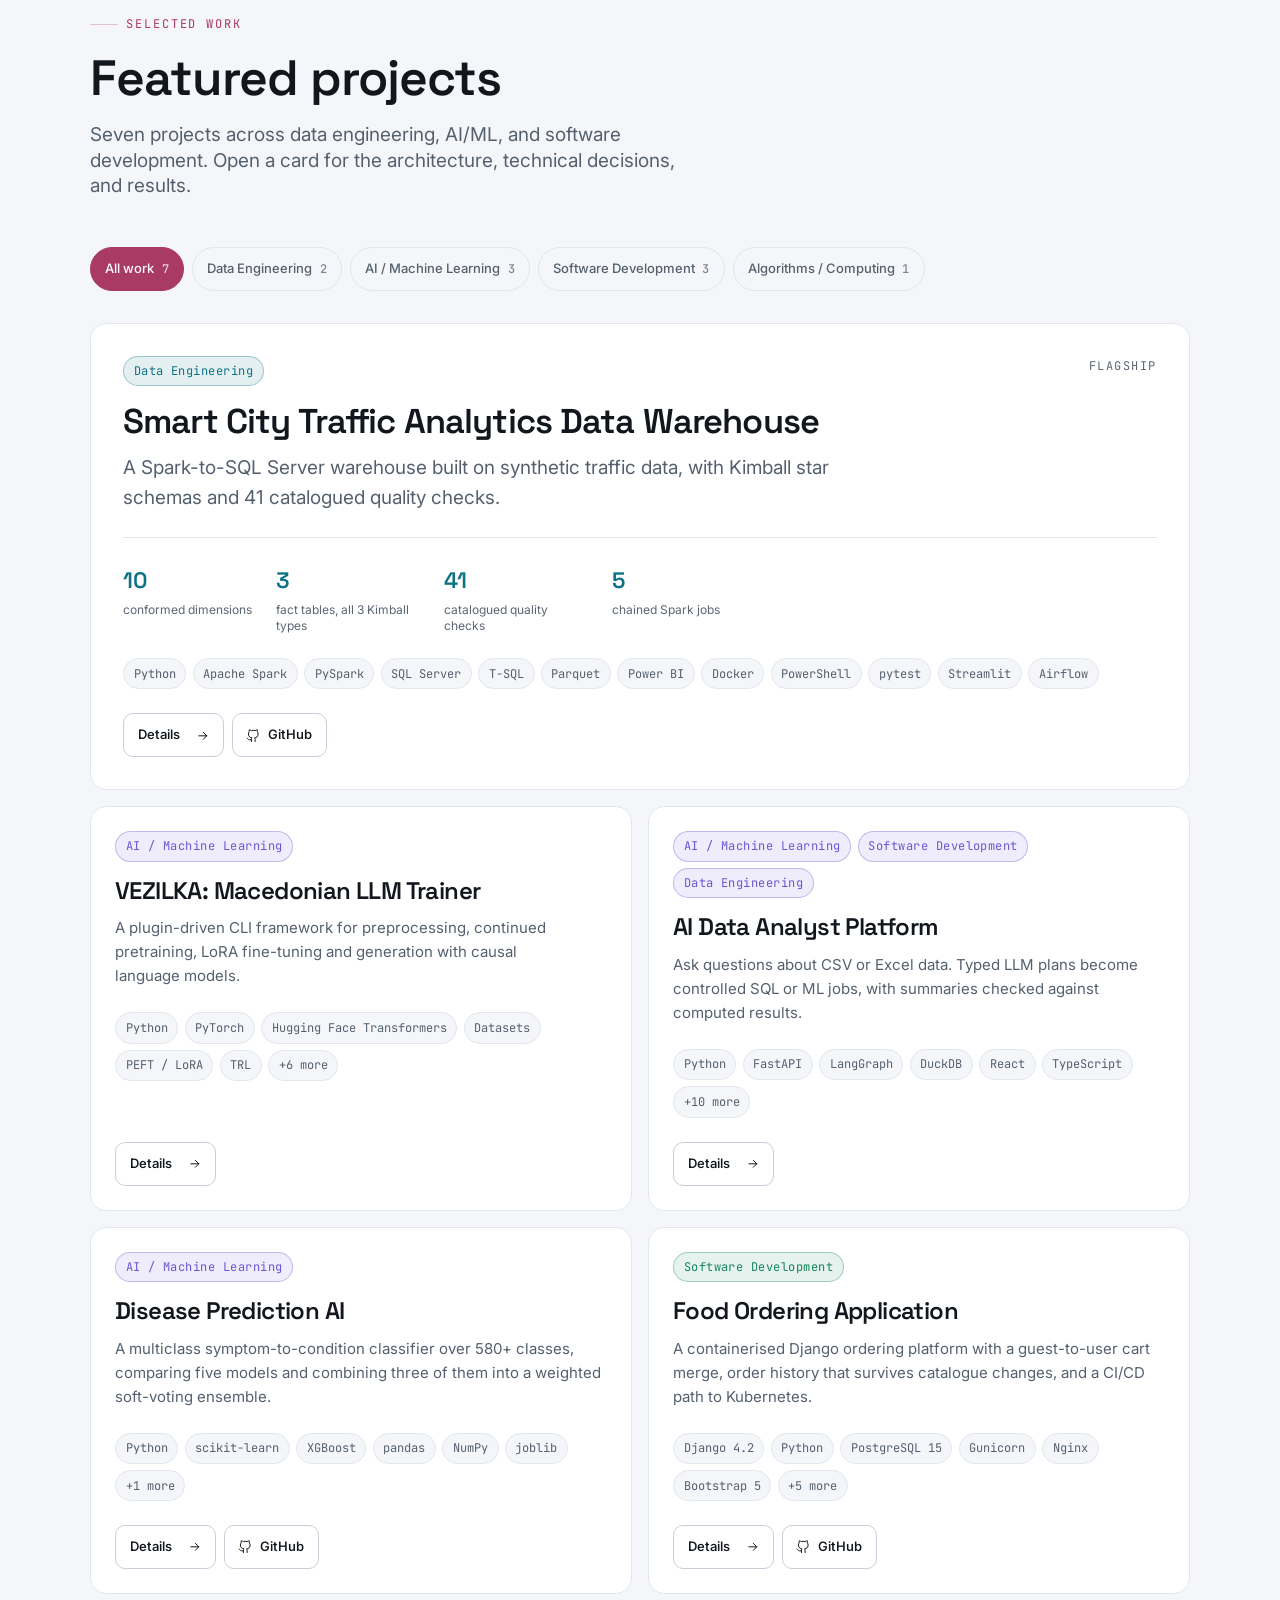
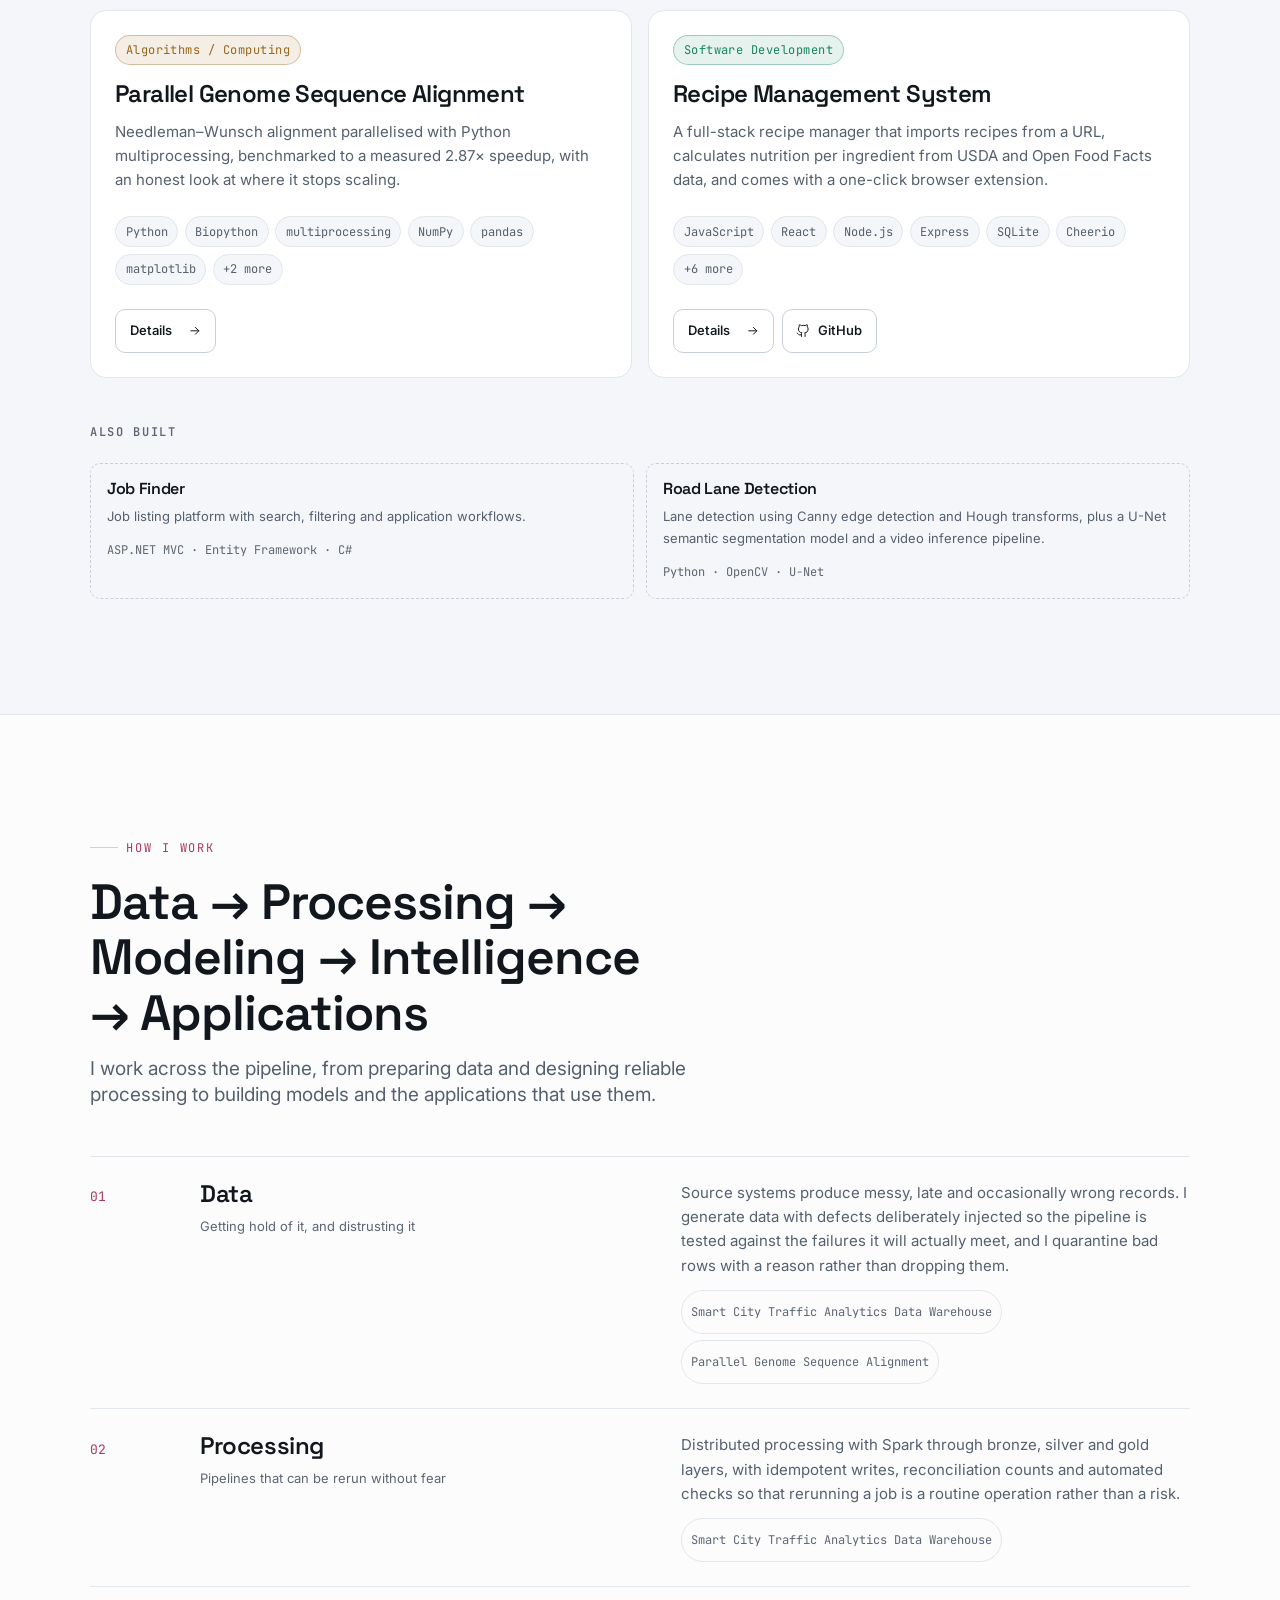
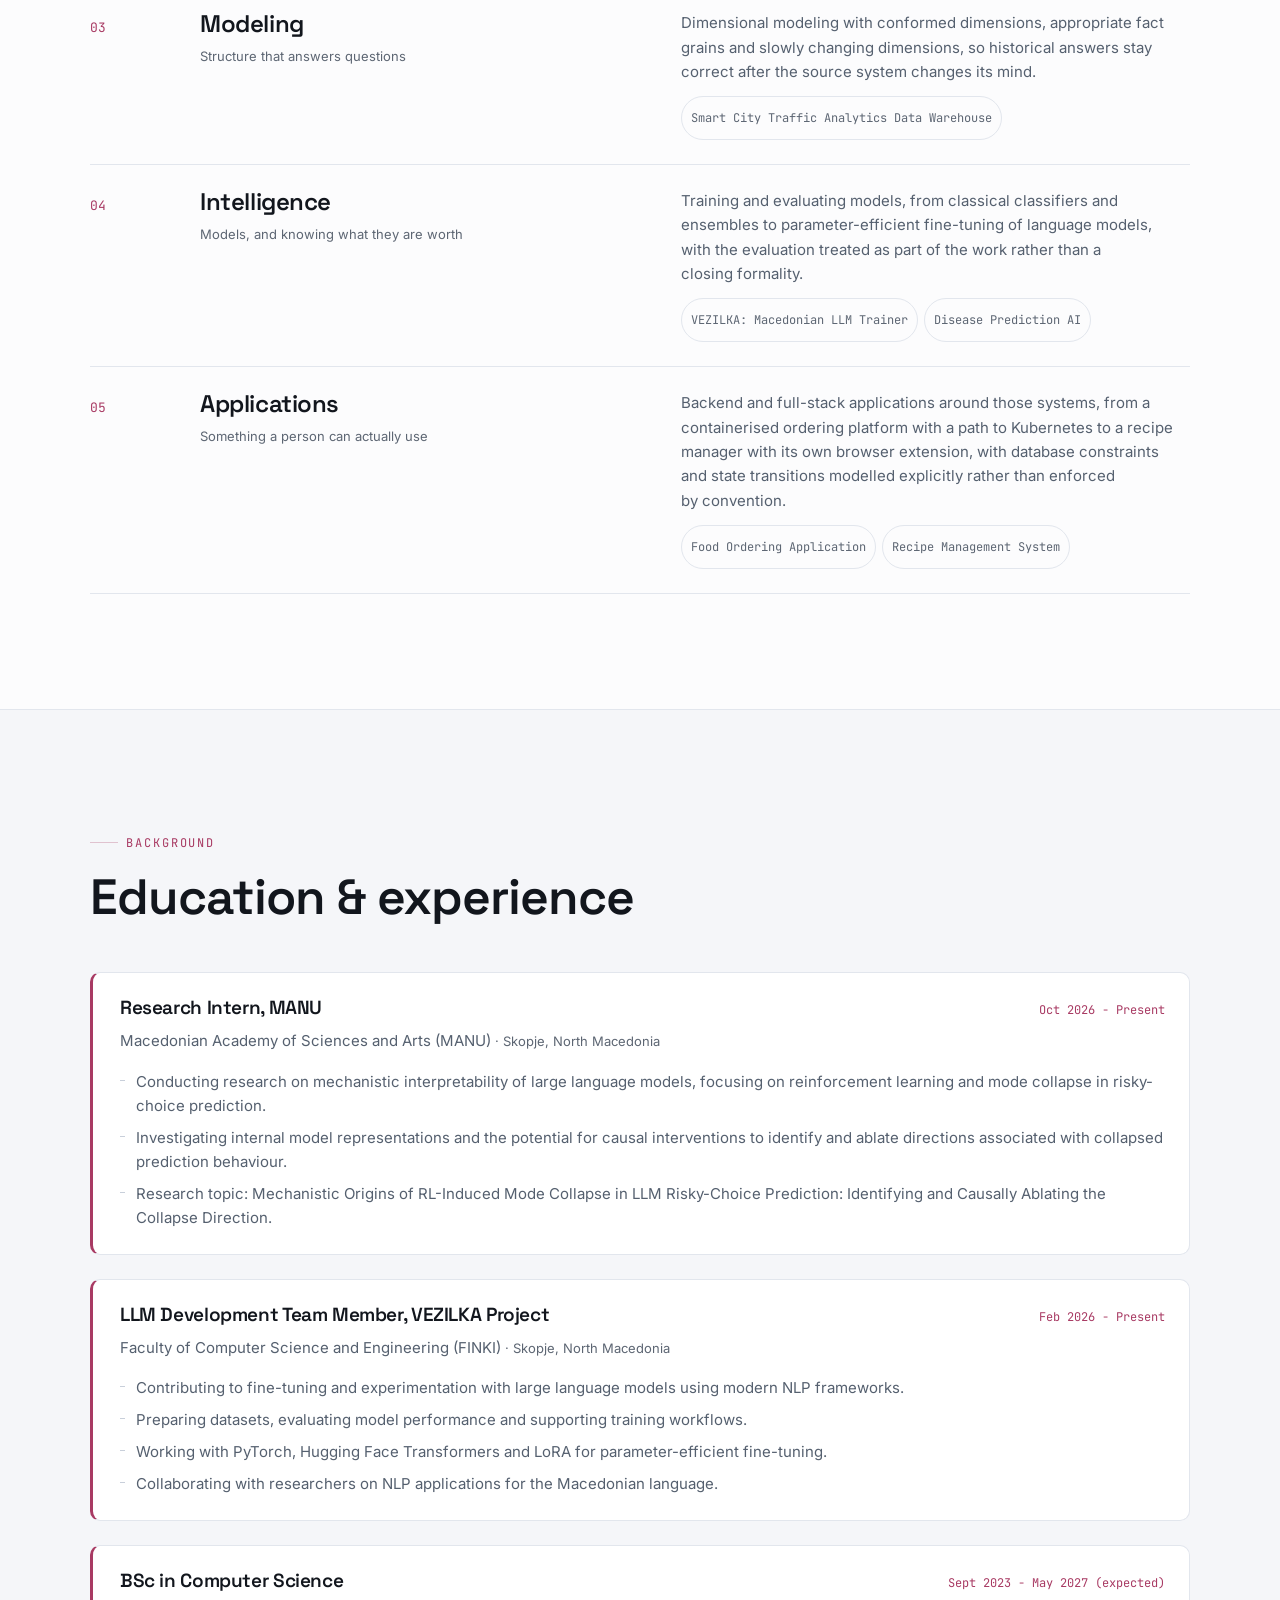
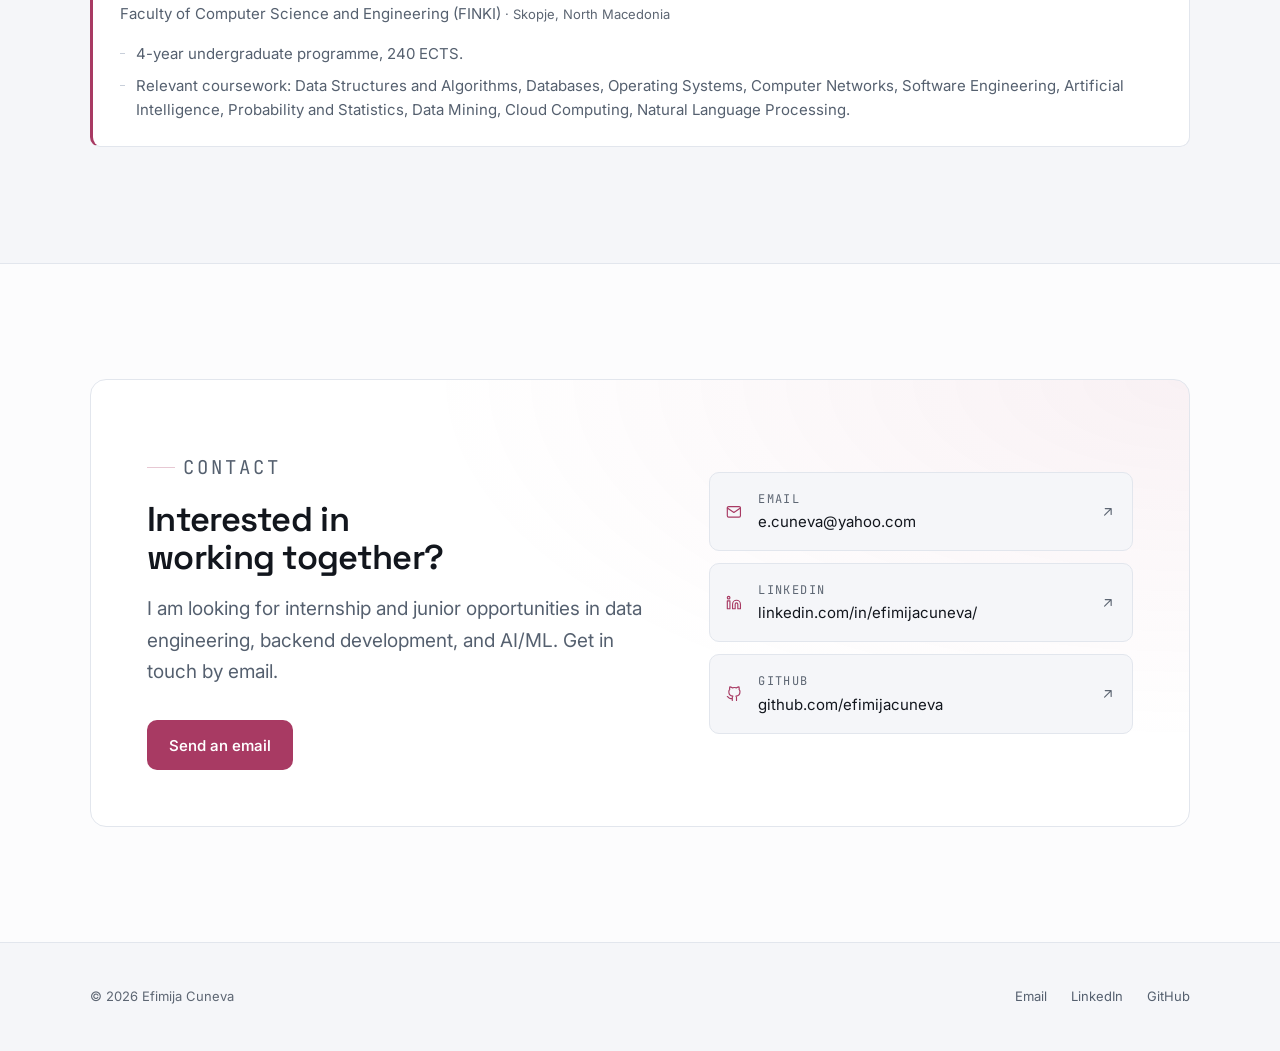
==== commit c1fd496f: "Improve  design" ====
--- a/index.html
+++ b/index.html
@@ -67,11 +67,6 @@
     <div class="hero__grid" aria-hidden="true"></div>
     <div class="shell hero__inner">
       <div>
-        <p class="hero__status">
-          <svg class="hero__location-icon" width="16" height="16" viewBox="0 0 24 24" fill="none" stroke="currentColor" stroke-width="1.75" stroke-linecap="round" stroke-linejoin="round" aria-hidden="true" focusable="false"><path d="M20 10c0 6-8 12-8 12S4 16 4 10a8 8 0 1 1 16 0Z"/><circle cx="12" cy="10" r="2.5"/></svg>
-          <span id="hero-location">Based in Skopje, North Macedonia</span>
-        </p>
-
         <h1 class="hero__name" id="hero-name">Efimija Cuneva</h1>
         <p class="hero__role" id="hero-role">Computer Science Student <strong>/</strong> Data Engineering · AI/ML · Backend Development</p>
         <p class="hero__intro" id="hero-intro">I build Python backends, data pipelines, and LLM tooling. I study Computer Science at FINKI, contribute to VEZILKA, and research LLM interpretability as an intern at MANU.</p>
@@ -81,7 +76,13 @@
           <a class="btn btn--ghost" href="#contact">Get in touch</a>
         </div>
 
-        <nav class="hero__links" id="hero-links" aria-label="Profiles and contact"></nav>
+        <div class="hero__links">
+          <nav class="hero__profiles" id="hero-links" aria-label="Profiles and contact"></nav>
+          <p class="hero__location">
+            <svg class="hero__location-icon" width="16" height="16" viewBox="0 0 24 24" fill="none" stroke="currentColor" stroke-width="1.75" stroke-linecap="round" stroke-linejoin="round" aria-hidden="true" focusable="false"><path d="M20 10c0 6-8 12-8 12S4 16 4 10a8 8 0 1 1 16 0Z"/><circle cx="12" cy="10" r="2.5"/></svg>
+            <span id="hero-location">Based in Skopje, North Macedonia</span>
+          </p>
+        </div>
       </div>
 
       <!-- Filled in only when site.photo is configured; otherwise stays empty. -->
--- a/css/components.css
+++ b/css/components.css
@@ -208,6 +208,7 @@
 .hero__links {
   display: flex;
   flex-wrap: wrap;
+  align-items: center;
   gap: var(--sp-5);
   margin-top: var(--sp-6);
   padding-top: var(--sp-5);
@@ -224,6 +225,21 @@
   transition: color var(--dur-fast) var(--ease);
 }
 .hero__links a:hover { color: var(--accent); }
+.hero__profiles { display: flex; flex-wrap: wrap; gap: var(--sp-5); }
+.hero__location {
+  display: inline-flex;
+  align-items: center;
+  gap: var(--sp-2);
+  max-width: 100%;
+  margin-inline-start: auto;
+  font-family: var(--font-mono);
+  font-size: var(--fs-xs);
+  letter-spacing: 0.06em;
+  color: var(--text-muted);
+}
+@media (max-width: 600px) {
+  .hero__location { margin-inline-start: 0; }
+}
 
 /* about */
 .about-grid {
